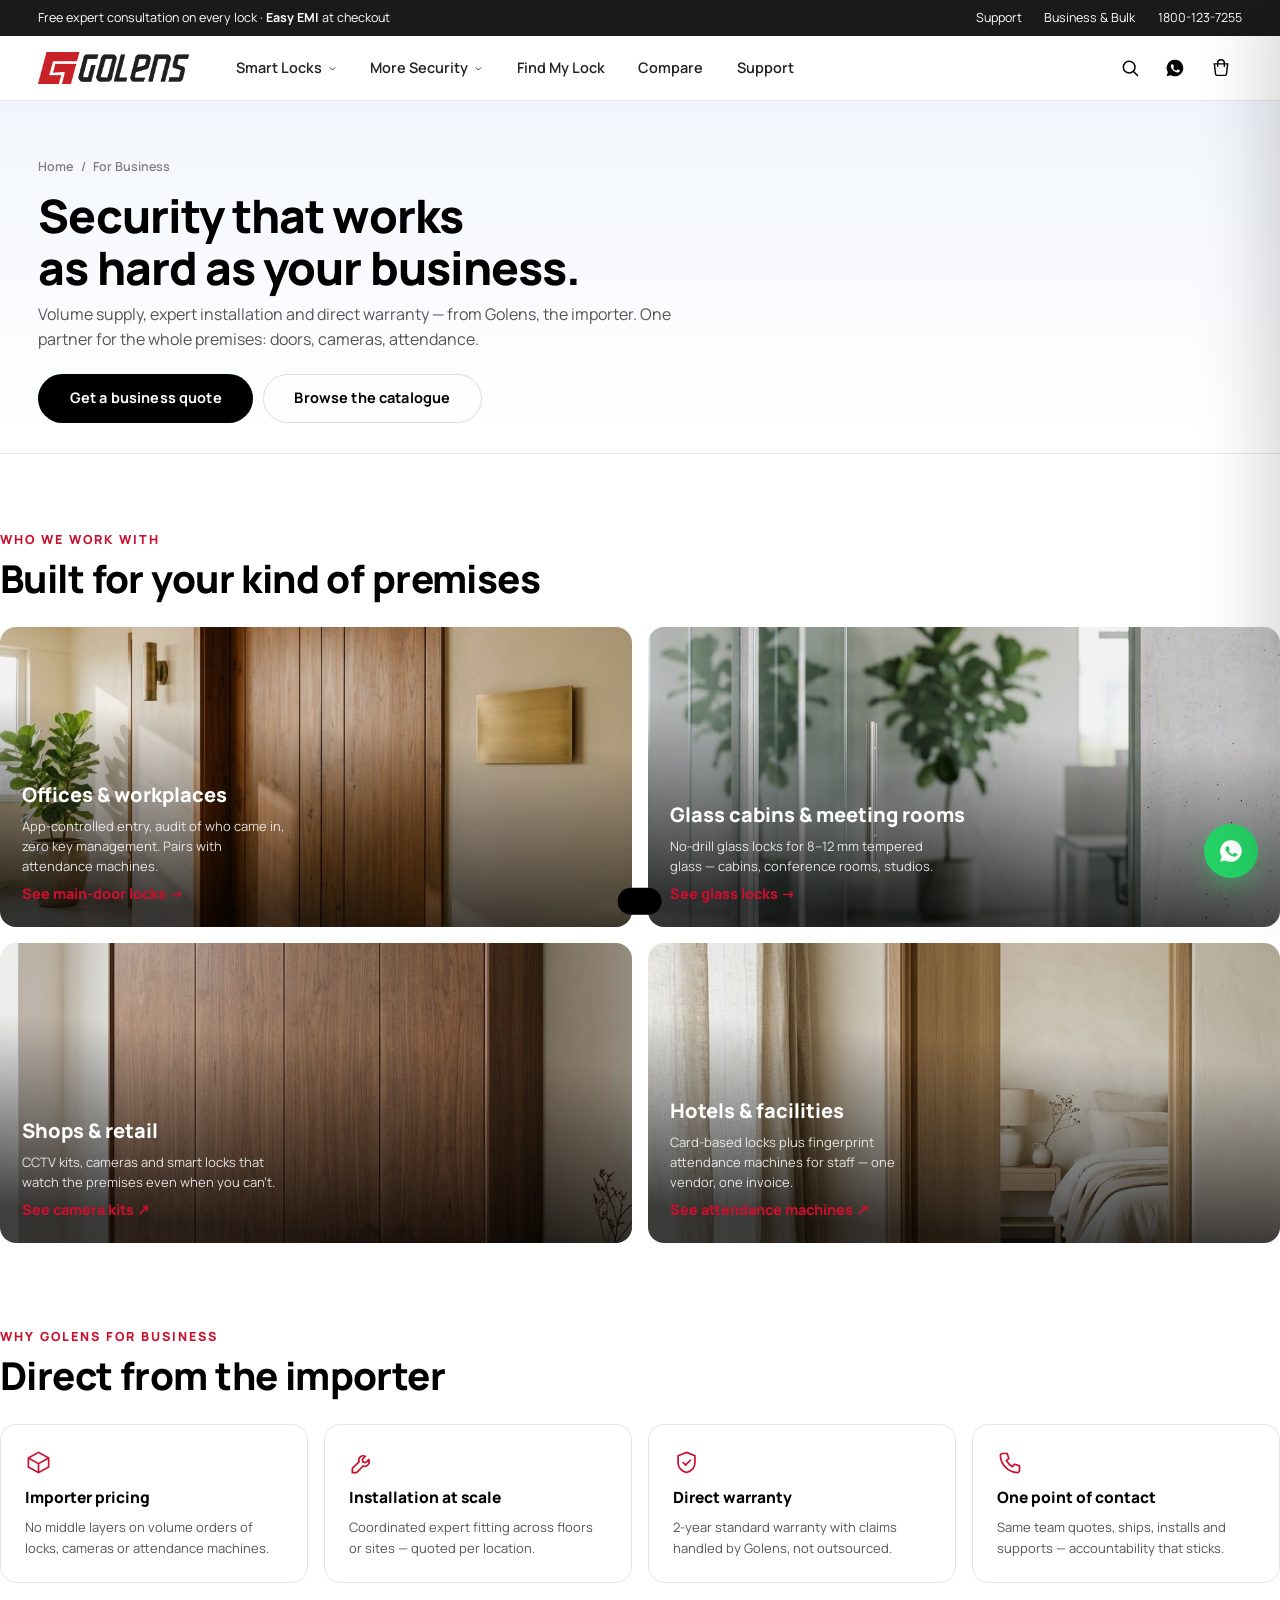
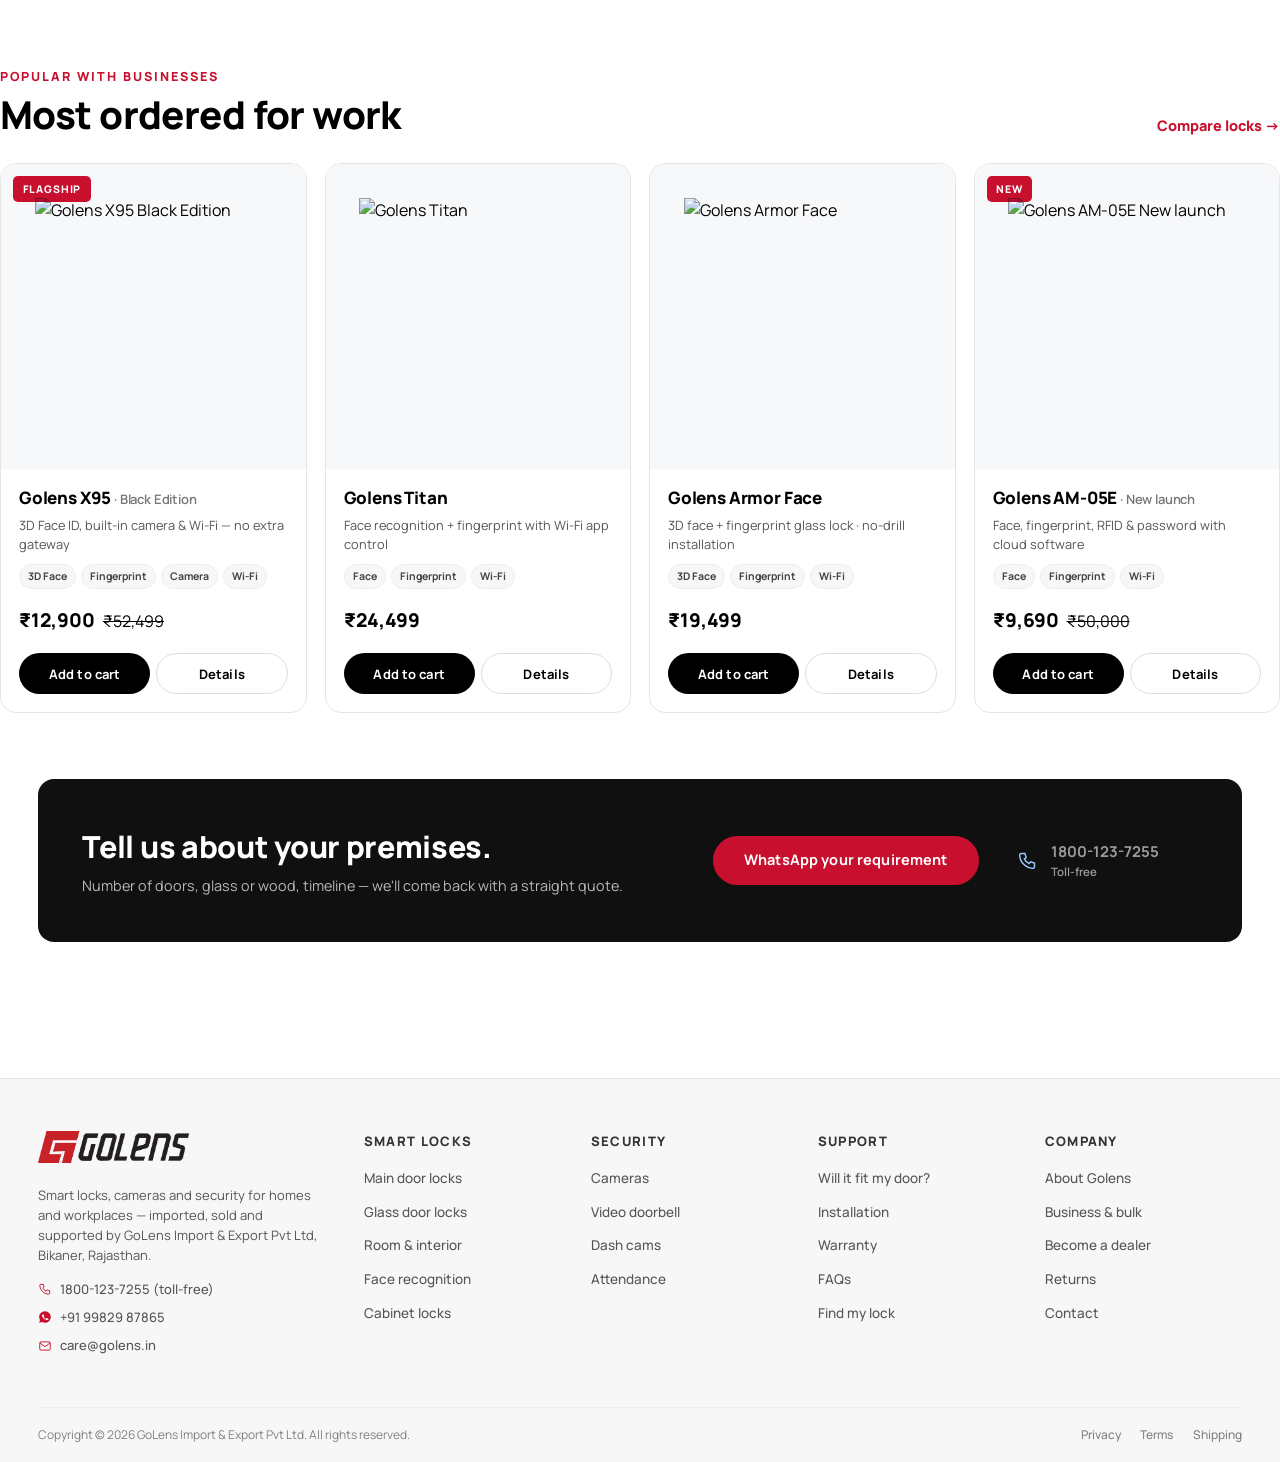
==== business.html @ bc981e0c "Consistency pass: first-word red headlines + image-fit white media cards FIX 1 — one consistent high" ====
<!DOCTYPE html>
<html lang="en">
<head>
<meta charset="UTF-8">
<meta name="viewport" content="width=device-width, initial-scale=1.0">
<title>Golens for Business — Offices, Builders &amp; Hospitality</title>
<meta name="description" content="Smart locks and security for offices, builders, hotels and facilities. Volume supply direct from the importer Golens, with expert installation and support.">
<link rel="canonical" href="https://golens.in/">
<meta name="theme-color" content="#ffffff">
<link rel="preconnect" href="https://fonts.googleapis.com">
<link rel="preconnect" href="https://fonts.gstatic.com" crossorigin>
<link rel="preconnect" href="https://cdn.shopify.com">
<link href="https://fonts.googleapis.com/css2?family=Manrope:wght@400;500;600;700;800&display=swap" rel="stylesheet">
<link rel="stylesheet" href="assets/css/samsung.css?v=3098765432109876543210">
<link rel="icon" type="image/png" href="assets/img/logo.png">
</head>
<body>
<a class="skip-link" href="#main">Skip to content</a>
<div id="gsHeader"></div>

<main id="main">
  <section class="page-hero">
    <div class="container">
      <nav class="crumbs" aria-label="Breadcrumb"><a href="index.html">Home</a> / <span>For Business</span></nav>
      <h1>Security that works<br>as hard as your business.</h1>
      <p>Volume supply, expert installation and direct warranty — from Golens, the importer. One partner for the whole premises: doors, cameras, attendance.</p>
      <div style="display:flex;gap:10px;flex-wrap:wrap;margin-top:22px">
        <button class="btn-s btn-dark" data-wa="Hi Golens! We need a business quote for smart locks / security." data-wa-source="business_hero">Get a business quote</button>
        <a class="btn-s" style="border:1.5px solid #ddd" href="locks.html">Browse the catalogue</a>
      </div>
    </div>
  </section>

  <!-- SEGMENTS -->
  <section class="container section-s">
    <div class="sec-head" data-rv>
      <div><div class="kicker">Who we work with</div><h2>Built for your kind of premises</h2></div>
    </div>
    <div class="grid-4" style="grid-template-columns:repeat(2,1fr);gap:16px" data-rv>
      <a class="segcard" href="locks.html?f=main">
        <img src="assets/img/door-main.jpg" alt="Modern office entrance" loading="lazy">
        <div class="b"><h3>Offices &amp; workplaces</h3><p>App-controlled entry, audit of who came in, zero key management. Pairs with attendance machines.</p><span class="link-s">See main-door locks →</span></div>
      </a>
      <a class="segcard" href="locks.html?f=glass">
        <img src="assets/img/door-glass.jpg" alt="Glass cabin door" loading="lazy">
        <div class="b"><h3>Glass cabins &amp; meeting rooms</h3><p>No-drill glass locks for 8–12 mm tempered glass — cabins, conference rooms, studios.</p><span class="link-s">See glass locks →</span></div>
      </a>
      <a class="segcard" href="https://golens.in/collections/cctv-kit" target="_blank" rel="noopener">
        <img src="assets/img/cabinet.jpg" alt="Cabinet and drawer locks for retail storage" loading="lazy">
        <div class="b"><h3>Shops &amp; retail</h3><p>CCTV kits, cameras and smart locks that watch the premises even when you can't.</p><span class="link-s">See camera kits ↗</span></div>
      </a>
      <a class="segcard" href="https://golens.in/collections/attendance-machines" target="_blank" rel="noopener">
        <img src="assets/img/door-room.jpg" alt="Interior door suitable for hotels and facilities" loading="lazy">
        <div class="b"><h3>Hotels &amp; facilities</h3><p>Card-based locks plus fingerprint attendance machines for staff — one vendor, one invoice.</p><span class="link-s">See attendance machines ↗</span></div>
      </a>
    </div>
  </section>

  <!-- WHY GOLENS B2B -->
  <section class="section-s container" style="background:none">
    <div class="sec-head" data-rv><div><div class="kicker">Why Golens for business</div><h2>Direct from the importer</h2></div></div>
    <div class="why-row" data-rv>
      <div class="why-tile"><svg viewBox="0 0 24 24" fill="none" stroke="currentColor" stroke-width="1.5"><path d="M3 8l9-5 9 5v8l-9 5-9-5zM3 8l9 5 9-5M12 13v8"/></svg><strong>Importer pricing</strong><span>No middle layers on volume orders of locks, cameras or attendance machines.</span></div>
      <div class="why-tile"><svg viewBox="0 0 24 24" fill="none" stroke="currentColor" stroke-width="1.5"><path d="M14.5 6.5a4 4 0 0 0-5.6 4.9L3 17.3V21h3.7l5.9-5.9a4 4 0 0 0 4.9-5.6l-2.6 2.6-2.5-.5-.5-2.5z"/></svg><strong>Installation at scale</strong><span>Coordinated expert fitting across floors or sites — quoted per location.</span></div>
      <div class="why-tile"><svg viewBox="0 0 24 24" fill="none" stroke="currentColor" stroke-width="1.5"><path d="M12 3l7.5 3v6c0 4.6-3.2 7.7-7.5 8.9C7.7 19.7 4.5 16.6 4.5 12V6z"/><path d="M9 12l2.2 2.2L15.5 10" stroke-linecap="round"/></svg><strong>Direct warranty</strong><span>2-year standard warranty with claims handled by Golens, not outsourced.</span></div>
      <div class="why-tile"><svg viewBox="0 0 24 24" fill="none" stroke="currentColor" stroke-width="1.5"><path d="M5 4h4l1.5 4.5-2.2 1.7a12 12 0 0 0 5.5 5.5l1.7-2.2L20 15v4a2 2 0 0 1-2.1 2A16 16 0 0 1 3 6.1 2 2 0 0 1 5 4z"/></svg><strong>One point of contact</strong><span>Same team quotes, ships, installs and supports — accountability that sticks.</span></div>
    </div>
  </section>

  <!-- RECOMMENDED B2B KITS -->
  <section class="container section-s">
    <div class="sec-head" data-rv>
      <div><div class="kicker">Popular with businesses</div><h2>Most ordered for work</h2></div>
      <a class="link-s" href="compare.html">Compare locks →</a>
    </div>
    <div class="grid-4" id="b2bGrid" data-rv></div>
  </section>

  <!-- CTA -->
  <section class="container" style="padding-bottom:60px">
    <div class="support-strip" data-rv>
      <div>
        <h2>Tell us about your premises.</h2>
        <p>Number of doors, glass or wood, timeline — we'll come back with a straight quote.</p>
      </div>
      <button class="btn-s btn-red" data-wa="Hi Golens! Business enquiry: I'll share door count, type and timeline." data-wa-source="business_cta">WhatsApp your requirement</button>
      <a class="s-contact" href="tel:18001237255"><svg viewBox="0 0 24 24" fill="none" stroke="currentColor" stroke-width="1.6"><path d="M5 4h4l1.5 4.5-2.2 1.7a12 12 0 0 0 5.5 5.5l1.7-2.2L20 15v4a2 2 0 0 1-2.1 2A16 16 0 0 1 3 6.1 2 2 0 0 1 5 4z"/></svg><span><strong>1800-123-7255</strong><span>Toll-free</span></span></a>
    </div>
  </section>
</main>
<div id="gsFooter"></div>

<script src="assets/js/data.js?v=3098765432109876543210"></script>
<script src="assets/js/samsung.js?v=3098765432109876543210"></script>
<script>
(function () {
  'use strict';
  const G = window.GOLENS;
  document.getElementById('b2bGrid').innerHTML = ['x95','titan','armorface','am05e'].map(id => window.Gcard(G.byId(id))).join('');
  window.Gtrack('business_view');
  window.Greveal();
})();
</script>
</body>
</html>
---- assets/css/samsung.css ----
/* ============================================================
   GOLENS × SAMSUNG-STYLE STORE DESIGN
   Clean white e-commerce: bold headlines, hero carousel,
   square feature cards, category circles, blue accents.
   ============================================================ */
:root {
  --red: #c8102e;
  --red-bright: #e0243e;
  --navy: #a30d24;
  --ink: #000000;
  --grey-1: #fafafa;
  --grey-2: #f7f7f7;
  --grey-3: #eeeeee;
  --grey-4: #dddddd;
  --text: #000;
  --text-2: #555555;
  --text-3: #808080;
  --line: #e5e5e5;
  --radius: 16px;
  --font: 'Manrope', 'Segoe UI', Arial, sans-serif;
  --ease: cubic-bezier(.22, .61, .36, 1);
}
*, *::before, *::after { box-sizing: border-box; margin: 0; padding: 0; }
html { scroll-behavior: smooth; }
body { font-family: var(--font); color: var(--text); background: #fff; line-height: 1.55; -webkit-font-smoothing: antialiased; overflow-x: hidden; }
img, svg { display: block; max-width: 100%; }
a { color: inherit; text-decoration: none; }
button { font: inherit; color: inherit; background: none; border: 0; cursor: pointer; }
ul { list-style: none; }
::selection { background: #dce8fa; }
:focus-visible { outline: 2px solid var(--red); outline-offset: 3px; }

.skip-link { position: fixed; top: -100px; left: 1rem; z-index: 999; background: var(--red); color: #fff; padding: .7rem 1.2rem; border-radius: 6px; font-weight: 700; transition: top .3s; }
.skip-link:focus { top: 1rem; }

.container { width: min(1440px, 100%); margin-inline: auto; padding-inline: clamp(16px, 3vw, 48px); }

/* ---------- TOP UTILITY BAR ---------- */
.topbar { background: #1a1a1a; color: #fff; font-size: 12.5px; }
.topbar .container { display: flex; justify-content: space-between; align-items: center; height: 36px; gap: 1rem; }
.topbar a:hover { color: #9ccbff; }
.topbar-links { display: flex; gap: 1.4rem; }
.topbar .dot-sep { color: #666; }
@media (max-width: 720px) { .topbar-left span.hide-m { display: none; } .topbar-links { gap: .9rem; } }

/* ---------- HEADER ---------- */
.header { position: sticky; top: 0; z-index: 100; background: #fff; border-bottom: 1px solid var(--line); transition: box-shadow .3s; }
.header.is-scrolled { box-shadow: 0 4px 18px rgba(0,0,0,.08); }
.header .container { display: flex; align-items: center; gap: 2rem; height: 64px; }
.logo { display: flex; align-items: center; gap: .55rem; font-size: 1.45rem; font-weight: 800; letter-spacing: .06em; }
.logo svg { width: 27px; height: 27px; }
.logo small { display: block; font-size: 8.5px; font-weight: 600; letter-spacing: .34em; color: var(--text-3); margin-top: -3px; }
.mainnav { display: flex; align-items: center; gap: .2rem; height: 100%; }
.mainnav > li { position: relative; height: 100%; display: flex; align-items: center; }
.navlink { display: inline-flex; align-items: center; gap: .35rem; padding: .55rem .95rem; font-size: 14.5px; font-weight: 600; color: #222; white-space: nowrap; transition: color .2s; }
.navlink:hover, .navlink[aria-expanded="true"] { color: var(--red); }
.navlink .chev { width: 9px; height: 9px; transition: transform .25s; }
.navlink[aria-expanded="true"] .chev { transform: rotate(180deg); }
.header-icons { margin-left: auto; display: flex; align-items: center; gap: .3rem; }
.hicon { position: relative; width: 41px; height: 41px; border-radius: 50%; display: grid; place-items: center; transition: background .2s; }
.hicon:hover { background: var(--grey-2); }
.hicon svg { width: 20px; height: 20px; }
.cart-badge { position: absolute; top: 3px; right: 2px; min-width: 17px; height: 17px; border-radius: 99px; background: var(--red); color: #fff; font-size: 10.5px; font-weight: 800; display: grid; place-items: center; transform: scale(0); transition: transform .3s var(--ease); }
.cart-badge.on { transform: scale(1); }
.burger { display: none; }
@media (max-width: 1120px) { .mainnav { display: none; } .burger { display: grid; } }

/* Mega dropdown (Samsung-style white panel) */
.mega { position: absolute; top: 100%; left: 50%; transform: translate(-50%, 10px); width: 720px; background: #fff; border: 1px solid var(--line); border-radius: 12px; box-shadow: 0 24px 60px -18px rgba(0,0,0,.22); padding: 26px 28px; display: grid; grid-template-columns: 1fr 1fr; gap: 8px 40px; opacity: 0; visibility: hidden; pointer-events: none; transition: opacity .3s var(--ease), transform .3s var(--ease); }
.mainnav > li.is-open .mega { opacity: 1; visibility: visible; pointer-events: auto; transform: translate(-50%, 0); }
.mega h5 { grid-column: 1/-1; font-size: 11px; letter-spacing: .18em; text-transform: uppercase; color: var(--text-3); font-weight: 800; margin-bottom: -4px; }
.mega a { display: flex; justify-content: space-between; align-items: center; padding: .55rem .7rem; margin-left: -.7rem; border-radius: 8px; font-size: 14px; font-weight: 600; color: #333; transition: background .2s, color .2s; }
.mega a:hover { background: var(--grey-2); color: var(--red); }
.mega a .pr { font-size: 12px; color: var(--red); font-weight: 700; }

/* Mobile drawer nav */
.mobnav { position: fixed; inset: 0; z-index: 300; background: #fff; transform: translateX(100%); transition: transform .4s var(--ease); overflow-y: auto; padding: 18px 22px 40px; }
.mobnav.is-open { transform: none; }
.mobnav-head { display: flex; justify-content: space-between; align-items: center; height: 46px; margin-bottom: 12px; }
.mobnav details { border-bottom: 1px solid var(--line); }
.mobnav summary { list-style: none; display: flex; justify-content: space-between; align-items: center; padding: 15px 2px; font-size: 16px; font-weight: 700; cursor: pointer; }
.mobnav summary::-webkit-details-marker { display: none; }
.mobnav summary svg { width: 13px; height: 13px; transition: transform .25s; }
.mobnav details[open] summary svg { transform: rotate(45deg); }
.mobnav details ul { padding: 2px 2px 14px; display: grid; gap: 2px; }
.mobnav details a { display: block; padding: .55rem 0; font-size: 14.5px; color: var(--text-2); font-weight: 600; }
.mobnav .mob-cta { display: grid; gap: 10px; margin-top: 22px; }

/* ---------- BUTTONS ---------- */
.btn-s { display: inline-flex; align-items: center; justify-content: center; gap: .5rem; padding: .78rem 1.9rem; border-radius: 999px; font-size: 14.5px; font-weight: 700; letter-spacing: .01em; border: 1.5px solid transparent; transition: all .25s var(--ease); white-space: nowrap; }
.btn-s:hover { transform: translateY(-2px); box-shadow: 0 10px 24px -10px rgba(0,0,0,.3); }
.btn-dark { background: #000; color: #fff; }
.btn-dark:hover { background: #222; }
.btn-light { background: #fff; color: #000; }
.btn-light:hover { background: #f0f0f0; }
.btn-outline-w { border-color: #fff; color: #fff; }
.btn-red { background: var(--red); color: #fff; }
.btn-red:hover { background: var(--navy); }
.link-s { color: var(--red); font-size: 14.5px; font-weight: 800; display: inline-flex; align-items: center; gap: .35rem; }
.link-s:hover { text-decoration: underline; text-underline-offset: 4px; }
.link-s svg { width: 13px; height: 13px; transition: transform .2s; }
.link-s:hover svg { transform: translateX(3px); }

/* ---------- HERO CAROUSEL ---------- */
.hero-s { position: relative; overflow: hidden; background: var(--grey-2); }
.hero-track { display: flex; transition: transform .75s var(--ease); }
.hero-slide { position: relative; flex: 0 0 100%; height: clamp(480px, 72vh, 660px); display: flex; align-items: center; }
.hs-product { background: linear-gradient(115deg, #f7f8fa 0%, #f0f1f4 45%, #ffffff 100%); }
.hs-media { position: absolute; right: 4%; top: 50%; transform: translateY(-50%); width: min(42%, 560px); height: 84%; display: grid; place-items: center; }
.hs-media img { max-height: 100%; max-width: 100%; object-fit: contain; mix-blend-mode: multiply; animation: floaty 7s ease-in-out infinite; }
@keyframes floaty { 0%,100% { transform: translateY(0) } 50% { transform: translateY(-16px) } }
.hs-media .glow { position: absolute; width: 78%; aspect-ratio: 1; border-radius: 50%; background: radial-gradient(circle, rgba(200,16,46,.09), transparent 65%); }
.hs-text { position: relative; z-index: 2; width: min(560px, 52%); padding-left: clamp(16px, 5vw, 72px); }
.hs-eyebrow { display: inline-flex; align-items: center; gap: .5rem; font-size: 12.5px; font-weight: 800; letter-spacing: .16em; text-transform: uppercase; color: var(--red); margin-bottom: 1rem; }
.hs-eyebrow .new { background: var(--red); color: #fff; padding: .25rem .6rem; border-radius: 4px; letter-spacing: .1em; }
.hs-text h1 { font-size: clamp(2.1rem, 4.6vw, 4rem); font-weight: 800; line-height: 1.08; letter-spacing: -.02em; margin-bottom: .9rem; }
.hs-text p { font-size: clamp(1rem, 1.4vw, 1.18rem); color: var(--text-2); max-width: 46ch; margin-bottom: 1.1rem; }
.hs-price { font-size: 1.35rem; font-weight: 800; margin-bottom: 1.5rem; }
.hs-price s { font-size: 1rem; font-weight: 500; color: var(--text-3); margin-left: .6rem; }
.hs-price .save-tag { display: inline-block; margin-left: .7rem; font-size: .72rem; font-weight: 800; color: #c8102e; background: #fdecee; padding: .28rem .6rem; border-radius: 99px; vertical-align: middle; }
.hs-ctas { display: flex; gap: .8rem; flex-wrap: wrap; }
.hs-image-slide { display: flex; }
.hs-image-slide img.bg { position: absolute; inset: 0; width: 100%; height: 100%; object-fit: cover; }
.hs-image-slide .shade { position: absolute; inset: 0; background: linear-gradient(90deg, rgba(0,0,0,.55) 0%, rgba(0,0,0,.15) 55%, transparent 100%); }
.hs-image-slide .hs-text { color: #fff; }
.hs-image-slide .hs-text p { color: rgba(255,255,255,.85); }
.hs-image-slide .hs-eyebrow { color: #9ccbff; }
.hero-dots { position: absolute; bottom: 22px; left: 50%; transform: translateX(-50%); display: flex; gap: 9px; z-index: 5; }
.hero-dots button { width: 34px; height: 5px; border-radius: 99px; background: rgba(0,0,0,.22); transition: background .3s; }
.hero-dots button.on { background: #000; }
.hs-image-slide ~ .hero-dots button, .hero-s .hero-dots.on-dark button { background: rgba(255,255,255,.45); }
.hero-s .hero-dots.on-dark button.on { background: #fff; }
.hero-arrows { position: absolute; inset: 0; display: flex; justify-content: space-between; align-items: center; padding: 0 12px; z-index: 4; pointer-events: none; }
.hero-arrows button { pointer-events: auto; width: 46px; height: 46px; border-radius: 50%; background: rgba(255,255,255,.85); display: grid; place-items: center; box-shadow: 0 4px 16px rgba(0,0,0,.16); opacity: 0; transition: opacity .3s; }
.hero-s:hover .hero-arrows button { opacity: 1; }
.hero-arrows button:hover { background: #fff; }
.hero-arrows svg { width: 17px; height: 17px; }
@media (max-width: 860px) {
  .hero-slide { height: auto; min-height: 560px; align-items: flex-end; padding-top: 60px; }
  .hs-media { position: relative; inset: auto; width: 86%; margin: 0 auto; order: -1; transform: none; height: 300px; }
  .hs-text { width: 100%; padding: 0 22px 64px; }
  .hero-arrows { display: none; }
}

/* ---------- BENEFIT STRIP ---------- */
.benefits { border-bottom: 1px solid var(--line); background: #fff; }
.benefits .container { display: grid; grid-template-columns: repeat(4, 1fr); gap: 0; }
.benefit { display: flex; align-items: center; gap: .9rem; padding: 20px 18px; border-right: 1px solid var(--line); }
.benefit:last-child { border-right: 0; }
.benefit svg { width: 26px; height: 26px; color: var(--red); flex: none; }
.benefit strong { display: block; font-size: 14px; }
.benefit span { font-size: 12px; color: var(--text-3); font-weight: 600; }
@media (max-width: 960px) { .benefits .container { grid-template-columns: 1fr 1fr; } .benefit:nth-child(2) { border-right: 0; } .benefit:nth-child(-n+2) { border-bottom: 1px solid var(--line); } }
@media (max-width: 520px) { .benefits .container { grid-template-columns: 1fr; } .benefit { border-right: 0 !important; border-bottom: 1px solid var(--line); } .benefit:last-child { border-bottom: 0; } }

/* ---------- SECTION HEAD ---------- */
.section-s { padding: clamp(44px, 6vw, 76px) 0 8px; }
.sec-head { display: flex; justify-content: space-between; align-items: flex-end; gap: 1.5rem; margin-bottom: 26px; flex-wrap: wrap; }
.sec-head .kicker { font-size: 12.5px; font-weight: 800; letter-spacing: .16em; text-transform: uppercase; color: var(--red); margin-bottom: .45rem; }
.sec-head h2 { font-size: clamp(1.6rem, 3vw, 2.5rem); font-weight: 800; letter-spacing: -.015em; line-height: 1.15; }
.sec-head p.sub { color: var(--text-2); margin-top: .4rem; max-width: 60ch; font-size: .98rem; }

/* ---------- CATEGORY CIRCLES ---------- */
.cat-row { display: grid; grid-template-columns: repeat(6, 1fr); gap: 14px; }
@media (max-width: 960px) { .cat-row { grid-template-columns: repeat(3, 1fr); } }
@media (max-width: 520px) { .cat-row { grid-template-columns: repeat(2, 1fr); } }
.cat-tile { display: grid; justify-items: center; gap: .7rem; text-align: center; }
.cat-tile .circ { width: clamp(92px, 11vw, 138px); aspect-ratio: 1; border-radius: 50%; overflow: hidden; background: var(--grey-2); display: grid; place-items: center; transition: box-shadow .3s var(--ease), transform .3s var(--ease); }
.cat-tile:hover .circ { transform: translateY(-5px); box-shadow: 0 18px 34px -16px rgba(0,0,0,.28); }
.cat-tile .circ img { width: 74%; height: 74%; object-fit: contain; mix-blend-mode: multiply; }
.cat-tile .circ.env img { width: 100%; height: 100%; object-fit: cover; mix-blend-mode: normal; }
.cat-tile strong { font-size: 14px; font-weight: 700; }
.cat-tile span { font-size: 12px; color: var(--text-3); font-weight: 600; }

/* ---------- CARD CAROUSEL (feature rows) ---------- */
.rowcar { position: relative; }
.rowcar-viewport { overflow-x: auto; scrollbar-width: none; scroll-snap-type: x mandatory; -webkit-overflow-scrolling: touch; }
.rowcar-viewport::-webkit-scrollbar { display: none; }
.rowcar-track { display: flex; gap: 18px; padding-bottom: 26px; }
.fcard { flex: 0 0 clamp(240px, 24vw, 306px); scroll-snap-align: start; background: #fff; border: 1px solid var(--line); border-radius: var(--radius); overflow: hidden; transition: transform .35s var(--ease), box-shadow .35s var(--ease); display: flex; flex-direction: column; }
.fcard:hover { transform: translateY(-6px); box-shadow: 0 22px 44px -18px rgba(0,0,0,.22); }
.fcard .ph { position: relative; background: var(--grey-2); aspect-ratio: 1/1; display: grid; place-items: center; overflow: hidden; }
.fcard .ph img { width: 78%; height: 78%; object-fit: contain; mix-blend-mode: multiply; transition: transform .6s var(--ease); }
.fcard:hover .ph img { transform: scale(1.07); }
.fcard .tag { position: absolute; top: 12px; left: 12px; font-size: 10.5px; font-weight: 800; letter-spacing: .08em; text-transform: uppercase; background: #000; color: #fff; padding: .3rem .6rem; border-radius: 5px; }
.fcard .tag.red { background: var(--red); }
.fcard .tag.green { background:#fff; color:var(--red); border:1.5px solid #f2c9cf; }
.fcard .tag.grey { background: #fff; color: #555; border: 1px solid var(--grey-4); }
.fcard .body { padding: 16px 18px 18px; display: flex; flex-direction: column; gap: .3rem; flex: 1; }
.fcard h3 { font-size: 17px; font-weight: 800; letter-spacing: -.01em; }
.fcard .desc { font-size: 12.8px; color: var(--text-2); line-height: 1.45; min-height: 2.6em; }
.fcard .chips { display: flex; flex-wrap: wrap; gap: 5px; margin: .35rem 0 .2rem; }
.chip { font-size: 10.5px; font-weight: 700; color: #444; background: var(--grey-2); border: 1px solid var(--grey-3); padding: .22rem .5rem; border-radius: 99px; white-space: nowrap; }
.fcard .price-row { margin-top: auto; padding-top: .55rem; display: flex; align-items: baseline; gap: .5rem; }
.fcard .price { font-size: 19px; font-weight: 800; }
.fcard .price s { font-size: 12.5px; color: var(--text-3); font-weight: 500; }
.fcard .actions { display: flex; gap: 6px; padding: 0 18px 18px; }
.fcard .actions .btn-s { flex: 1; padding: .6rem .5rem; font-size: 13px; }
.rowcar-nav { position: absolute; top: 38%; transform: translateY(-50%); z-index: 6; width: 44px; height: 44px; border-radius: 50%; background: #fff; border: 1px solid var(--grey-3); display: grid; place-items: center; box-shadow: 0 6px 18px rgba(0,0,0,.14); transition: opacity .3s; }
.rowcar-nav:hover { border-color: var(--red); color: var(--red); }
.rowcar-nav.prev { left: -10px; }
.rowcar-nav.next { right: -10px; }
.rowcar-nav svg { width: 15px; height: 15px; }
@media (max-width: 640px) { .rowcar-nav { display: none; } }

/* ---------- KV BANNER ---------- */
.kv { position: relative; border-radius: var(--radius); overflow: hidden; min-height: clamp(320px, 46vw, 480px); display: flex; align-items: flex-end; color: #fff; isolation: isolate; margin-top: clamp(34px, 5vw, 58px); }
.kv img { position: absolute; inset: 0; width: 100%; height: 100%; object-fit: cover; z-index: -2; transition: transform 1.2s var(--ease); }
.kv::after { content: ""; position: absolute; inset: 0; z-index: -1; background: linear-gradient(185deg, rgba(0,0,0,.06) 30%, rgba(0,0,0,.72) 88%); }
.kv:hover img { transform: scale(1.04); }
.kv-body { padding: clamp(22px, 4vw, 46px); max-width: 640px; }
.kv-body .kicker { font-size: 12px; font-weight: 800; letter-spacing: .18em; text-transform: uppercase; color: #9ccbff; margin-bottom: .7rem; display: block; }
.kv-body h2 { font-size: clamp(1.7rem, 3.6vw, 3rem); font-weight: 800; line-height: 1.1; letter-spacing: -.02em; margin-bottom: .7rem; text-wrap: balance; }
.kv-body p { color: rgba(255,255,255,.88); margin-bottom: 1.4rem; max-width: 52ch; }
.kv-body .hs-ctas { display: flex; gap: .8rem; flex-wrap: wrap; }

/* ---------- SPLIT PROMO ---------- */
.split-promo { display: grid; grid-template-columns: 1fr 1fr; gap: 18px; margin-top: 18px; }
@media (max-width: 860px) { .split-promo { grid-template-columns: 1fr; } }
.promo-card { border-radius: var(--radius); padding: clamp(24px, 3vw, 40px); display: grid; gap: .7rem; align-content: start; position: relative; overflow: hidden; min-height: 260px; }
.promo-card.lightblue { background: linear-gradient(135deg, #f6f7f9, #fbfcfd); }
.promo-card.lightgrey { background: var(--grey-2); }
.promo-card .kicker { font-size: 12px; font-weight: 800; letter-spacing: .16em; text-transform: uppercase; color: var(--red); }
.promo-card h3 { font-size: clamp(1.25rem, 2.2vw, 1.7rem); font-weight: 800; line-height: 1.2; letter-spacing: -.01em; max-width: 22ch; }
.promo-card p { color: var(--text-2); font-size: .93rem; max-width: 48ch; }
.promo-card .p-cta { margin-top: .5rem; }
.promo-card .steps { display: flex; gap: 8px; flex-wrap: wrap; margin-top: .3rem; }
.promo-card .step { font-size: 12px; font-weight: 700; background: #fff; border: 1px solid var(--grey-3); border-radius: 99px; padding: .4rem .75rem; color: #333; }
.promo-card .art { position: absolute; right: -20px; bottom: -26px; width: 46%; opacity: .9; }
.promo-card .art img { mix-blend-mode: multiply; }

/* ---------- GRID PRODUCTS (recommended) ---------- */
.grid-4 { display: grid; grid-template-columns: repeat(4, 1fr); gap: 18px; }
@media (max-width: 1100px) { .grid-4 { grid-template-columns: repeat(2, 1fr); } }
@media (max-width: 560px) { .grid-4 { grid-template-columns: 1fr; } }

/* ---------- WHY DIRECT ---------- */
.why-row { display: grid; grid-template-columns: repeat(4, 1fr); gap: 16px; }
@media (max-width: 980px) { .why-row { grid-template-columns: 1fr 1fr; } }
@media (max-width: 560px) { .why-row { grid-template-columns: 1fr; } }
.why-tile { border: 1px solid var(--line); border-radius: var(--radius); padding: 24px; display: grid; gap: .55rem; background: #fff; transition: border-color .3s, box-shadow .3s; }
.why-tile:hover { border-color: var(--red); box-shadow: 0 16px 36px -20px rgba(200,16,46,.25); }
.why-tile svg { width: 27px; height: 27px; color: var(--red); }
.why-tile strong { font-size: 15.5px; font-weight: 800; }
.why-tile span { font-size: 13px; color: var(--text-2); }

/* ---------- SUPPORT STRIP ---------- */
.support-strip { background: #101010; color: #fff; border-radius: var(--radius); padding: clamp(26px, 4vw, 44px); display: grid; grid-template-columns: 1.3fr auto auto auto; gap: clamp(18px, 3vw, 44px); align-items: center; margin-top: clamp(34px, 5vw, 58px); }
.support-strip h2 { font-size: clamp(1.3rem, 2.4vw, 1.9rem); font-weight: 800; letter-spacing: -.01em; }
.support-strip p { color: #b8b8b8; font-size: .9rem; margin-top: .3rem; }
.s-contact { display: flex; align-items: center; gap: .8rem; }
.s-contact svg { width: 21px; height: 21px; color: #9ccbff; }
.s-contact strong { display: block; font-size: 15px; }
.s-contact span { font-size: 11.5px; color: #9a9a9a; font-weight: 600; }
@media (max-width: 960px) { .support-strip { grid-template-columns: 1fr 1fr; } }
@media (max-width: 620px) { .support-strip { grid-template-columns: 1fr; } }

/* ---------- FOOTER ---------- */
.footer { background: var(--grey-2); margin-top: clamp(46px, 6vw, 80px); border-top: 1px solid var(--line); }
.footer-grid { display: grid; grid-template-columns: 1.5fr repeat(4, 1fr); gap: 30px; padding: clamp(34px, 4vw, 54px) 0; }
@media (max-width: 1000px) { .footer-grid { grid-template-columns: 1fr 1fr; } }
@media (max-width: 560px) { .footer-grid { grid-template-columns: 1fr; } }
.footer h4 { font-size: 13px; font-weight: 800; letter-spacing: .1em; text-transform: uppercase; color: #333; margin-bottom: 14px; }
.footer ul { display: grid; gap: 9px; }
.footer a { font-size: 13.5px; color: var(--text-2); font-weight: 500; }
.footer a:hover { color: var(--red); text-decoration: underline; text-underline-offset: 3px; }
.footer-brand p { font-size: 13px; color: var(--text-2); margin-top: 12px; max-width: 36ch; }
.footer-contact { display: grid; gap: 8px; margin-top: 14px; }
.footer-contact a, .footer-contact span { font-size: 13px; color: var(--text-2); display: flex; gap: .5rem; align-items: center; }
.footer-contact svg { width: 14px; height: 14px; color: var(--red); }
.footer-bottom { border-top: 1px solid var(--grey-3); padding: 18px 0; display: flex; justify-content: space-between; gap: 1rem; flex-wrap: wrap; font-size: 12px; color: var(--text-3); }
.footer-bottom a { font-size: 12px; color: var(--text-3); }
.footer-bottom a:hover { color: var(--red); }

/* ---------- SEARCH OVERLAY ---------- */
.ssearch { position: fixed; inset: 0; z-index: 400; background: #fff; display: none; flex-direction: column; }
.ssearch.is-open { display: flex; }
.ssearch-head { display: flex; align-items: center; gap: 14px; padding: 18px clamp(16px, 3vw, 48px); border-bottom: 1px solid var(--line); }
.ssearch-head svg.mag { width: 21px; height: 21px; color: #777; }
.ssearch input { flex: 1; border: 0; font-size: clamp(1.1rem, 2.4vw, 1.6rem); font-weight: 700; outline: none; }
.ssearch-body { flex: 1; overflow-y: auto; padding: 26px clamp(16px, 3vw, 48px); }
.ssearch .hint-tags { display: flex; gap: 8px; flex-wrap: wrap; margin-bottom: 20px; }
.ssearch .hint-tags button { font-size: 13px; font-weight: 700; border: 1px solid var(--grey-4); border-radius: 99px; padding: .5rem 1rem; color: #444; }
.ssearch .hint-tags button:hover { border-color: var(--red); color: var(--red); }
.s-hit { display: grid; grid-template-columns: 64px 1fr auto; gap: 16px; align-items: center; padding: 12px; border-radius: 12px; transition: background .2s; }
.s-hit:hover { background: var(--grey-2); }
.s-hit img { width: 64px; height: 64px; object-fit: contain; background: var(--grey-2); border-radius: 10px; padding: 4px; mix-blend-mode: multiply; }
.s-hit strong { font-size: 15px; display: block; }
.s-hit span.d { font-size: 12.5px; color: var(--text-3); }
.s-hit .pp { font-size: 16px; font-weight: 800; }

/* ---------- CART DRAWER ---------- */
.sdim { position: fixed; inset: 0; background: rgba(0,0,0,.45); z-index: 450; opacity: 0; visibility: hidden; transition: opacity .3s; }
.sdim.on { opacity: 1; visibility: visible; }
.scart { position: fixed; top: 0; right: 0; bottom: 0; width: min(420px, 100vw); background: #fff; z-index: 460; transform: translateX(100%); transition: transform .45s var(--ease); display: flex; flex-direction: column; box-shadow: -20px 0 60px rgba(0,0,0,.15); }
.scart.on { transform: none; }
.scart-head { display: flex; justify-content: space-between; align-items: center; padding: 18px 22px; border-bottom: 1px solid var(--line); }
.scart-head h3 { font-size: 18px; font-weight: 800; }
.scart-body { flex: 1; overflow-y: auto; padding: 16px 22px; display: grid; gap: 12px; align-content: start; }
.scart-foot { border-top: 1px solid var(--line); padding: 16px 22px 22px; display: grid; gap: 10px; background: var(--grey-1); }
.scart-item { display: grid; grid-template-columns: 74px 1fr; gap: 12px; border: 1px solid var(--grey-3); border-radius: 12px; padding: 10px; }
.scart-item .th { width: 74px; height: 74px; border-radius: 9px; background: var(--grey-2); display: grid; place-items: center; }
.scart-item .th img { width: 88%; height: 88%; object-fit: contain; mix-blend-mode: multiply; }
.scart-item strong { font-size: 14px; }
.scart-item .r { display: flex; justify-content: space-between; align-items: center; margin-top: 4px; }
.scart-item .qty { display: inline-flex; align-items: center; border: 1px solid var(--grey-4); border-radius: 99px; }
.scart-item .qty button { width: 26px; height: 26px; }
.scart-item .qty output { min-width: 24px; text-align: center; font-size: 13px; font-weight: 700; }
.scart-item .rm { font-size: 11.5px; color: var(--text-3); text-decoration: underline; margin-top: 3px; }
.subtotal { display: flex; justify-content: space-between; font-size: 15px; font-weight: 800; }
.scart-note { font-size: 11.5px; color: var(--text-3); line-height: 1.5; }
.scart-empty { text-align: center; padding: 50px 20px; color: var(--text-3); display: grid; gap: 12px; justify-items: center; }

/* ---------- FLOATING WHATSAPP ---------- */
.fab-wa { position: fixed; right: 22px; bottom: 22px; z-index: 90; width: 54px; height: 54px; border-radius: 50%; background: #25d366; color: #fff; display: grid; place-items: center; box-shadow: 0 12px 30px -8px rgba(37,211,102,.65); transition: transform .3s var(--ease); }
.fab-wa:hover { transform: scale(1.1); }
.fab-wa svg { width: 26px; height: 26px; }

/* ---------- TOAST ---------- */
.toast-s { position: fixed; left: 50%; bottom: 26px; transform: translate(-50%, 150%); z-index: 500; background: #000; color: #fff; font-size: 13.5px; font-weight: 700; padding: .85rem 1.4rem; border-radius: 99px; display: flex; gap: .5rem; align-items: center; transition: transform .45s var(--ease); }
.toast-s.on { transform: translate(-50%, 0); }
.toast-s svg { width: 15px; height: 15px; color: #4ade80; }

/* ---------- REVEAL ---------- */
[data-rv] { opacity: 0; transform: translateY(26px); transition: opacity .8s var(--ease), transform .8s var(--ease); transition-delay: var(--rvd, 0s); }
[data-rv].in { opacity: 1; transform: none; }
@media (prefers-reduced-motion: reduce) {
  html { scroll-behavior: auto; }
  *, *::before, *::after { animation: none !important; transition-duration: .01ms !important; }
  [data-rv] { opacity: 1; transform: none; }
  .hero-track { transition: none; }
}

/* ---------- PAGE HERO (light) ---------- */
.page-hero { background: linear-gradient(180deg, #f2f6fc 0%, #fff 100%); padding: clamp(30px, 4.5vw, 56px) 0 clamp(18px, 3vw, 30px); border-bottom: 1px solid var(--line); }
.page-hero h1 { font-size: clamp(1.8rem, 3.6vw, 2.9rem); font-weight: 800; letter-spacing: -.02em; line-height: 1.12; }
.page-hero p { color: var(--text-2); margin-top: .55rem; max-width: 68ch; }
.crumbs { font-size: 12.5px; color: var(--text-3); display: flex; gap: .45rem; flex-wrap: wrap; margin-bottom: 14px; font-weight: 600; }
.crumbs a:hover { color: var(--red); }

/* ---------- FILTER BAR ---------- */
.fbar { position: sticky; top: 64px; z-index: 60; background: rgba(255,255,255,.94); backdrop-filter: blur(12px); border-bottom: 1px solid var(--line); padding: 10px 0; }
.fbar .container { display: flex; align-items: center; gap: 8px; overflow-x: auto; scrollbar-width: none; }
.fbar .container::-webkit-scrollbar { display: none; }
.fchip-s { flex: none; display: inline-flex; align-items: center; gap: .4rem; font-size: 13px; font-weight: 700; padding: .5rem 1rem; border: 1.5px solid var(--grey-4); border-radius: 99px; color: #444; background: #fff; transition: all .2s; }
.fchip-s:hover { border-color: var(--red); color: var(--red); }
.fchip-s[aria-pressed="true"] { background: #000; color: #fff; border-color: #000; }
.fcount { margin-left: auto; flex: none; font-size: 12px; font-weight: 700; color: var(--text-3); letter-spacing: .06em; }

/* ---------- PDP ---------- */
.pdp-wrap { display: grid; grid-template-columns: minmax(0, 7fr) minmax(0, 5fr); gap: clamp(24px, 4vw, 56px); padding: clamp(22px, 3.5vw, 44px) 0; }
@media (max-width: 920px) { .pdp-wrap { grid-template-columns: 1fr; } }
.pdp-gallery { position: sticky; top: 84px; align-self: start; }
@media (max-width: 920px) { .pdp-gallery { position: static; } }
.pdp-main { background: var(--grey-2); border-radius: 20px; aspect-ratio: 1/1; display: grid; place-items: center; overflow: hidden; cursor: zoom-in; }
.pdp-main img { width: 86%; height: 86%; object-fit: contain; mix-blend-mode: multiply; transition: transform .7s var(--ease), opacity .3s; }
.pdp-main:hover img { transform: scale(1.06); }
.pdp-thumbs { display: grid; grid-template-columns: repeat(7, 1fr); gap: 8px; margin-top: 10px; }
@media (max-width: 640px) { .pdp-thumbs { grid-template-columns: repeat(5, 1fr); } }
.pdp-thumbs button { aspect-ratio: 1; border-radius: 10px; background: var(--grey-2); border: 2px solid transparent; overflow: hidden; transition: border-color .2s; }
.pdp-thumbs button[aria-current="true"] { border-color: var(--red); }
.pdp-thumbs img { width: 100%; height: 100%; object-fit: contain; mix-blend-mode: multiply; padding: 4px; }
.pdp-buy { display: grid; gap: 14px; align-content: start; }
.pdp-title { font-size: clamp(1.7rem, 3.2vw, 2.6rem); font-weight: 800; letter-spacing: -.02em; line-height: 1.1; }
.pdp-sub { color: var(--text-2); font-size: 1rem; }
.pdp-pricebox { background: var(--grey-1); border: 1px solid var(--grey-3); border-radius: 14px; padding: 16px 18px; display: grid; gap: 6px; }
.pdp-pricebox .big { font-size: 2rem; font-weight: 800; }
.pdp-pricebox .big s { font-size: 1rem; color: var(--text-3); font-weight: 500; margin-left: .5rem; }
.pdp-pricebox .save { font-size: .78rem; font-weight: 800; color: #0a7a4a; }
.pdp-pricebox .emi { font-size: 12.5px; color: var(--text-2); display: flex; gap: .4rem; align-items: center; }
.pdp-pricebox .emi svg { width: 15px; height: 15px; color: var(--red); }
.pdp-ctas { display: grid; grid-template-columns: 1fr 1fr; gap: 10px; }
@media (max-width: 480px) { .pdp-ctas { grid-template-columns: 1fr; } }
.trust-mini { display: grid; grid-template-columns: 1fr 1fr; gap: 8px; }
@media (max-width: 480px) { .trust-mini { grid-template-columns: 1fr; } }
.tmini { display: flex; gap: .6rem; align-items: flex-start; border: 1px solid var(--grey-3); border-radius: 12px; padding: 10px 12px; }
.tmini svg { width: 18px; height: 18px; color: var(--red); flex: none; margin-top: 2px; }
.tmini strong { font-size: 13px; display: block; }
.tmini span { font-size: 11.5px; color: var(--text-3); line-height: 1.4; display: block; }
.bestfor { border-left: 3px solid var(--red); padding: 4px 0 4px 14px; font-size: .95rem; color: var(--text-2); }
.bestfor strong { color: #000; }

/* ---------- SPECS TABLE ---------- */
.spec-s { width: 100%; border-collapse: collapse; font-size: 14px; }
.spec-s th { text-align: left; padding: 12px 14px; width: 32%; color: var(--text-3); font-weight: 700; border-bottom: 1px solid var(--grey-3); vertical-align: top; }
.spec-s td { padding: 12px 14px; border-bottom: 1px solid var(--grey-3); }
.spec-s tr:last-child th, .spec-s tr:last-child td { border-bottom: 0; }

/* ---------- ACCORDION ---------- */
.acc { border-top: 1px solid var(--line); }
.acc details { border-bottom: 1px solid var(--line); }
.acc summary { list-style: none; cursor: pointer; display: flex; justify-content: space-between; align-items: center; gap: 1rem; padding: 17px 2px; font-size: 15.5px; font-weight: 700; }
.acc summary::-webkit-details-marker { display: none; }
.acc summary:hover { color: var(--red); }
.acc summary .pm { position: relative; width: 15px; height: 15px; flex: none; }
.acc summary .pm::before, .acc summary .pm::after { content: ""; position: absolute; background: currentColor; transition: transform .3s; }
.acc summary .pm::before { left: 0; right: 0; top: 7px; height: 2px; }
.acc summary .pm::after { top: 0; bottom: 0; left: 7px; width: 2px; }
.acc details[open] summary .pm::after { transform: scaleY(0); }
.acc .acc-b { padding: 0 2px 18px; color: var(--text-2); font-size: 14px; max-width: 75ch; }
.acc .acc-b a { color: var(--red); font-weight: 700; }

/* ---------- WIZARD (Find My Lock) ---------- */
.wiz-steps { display: flex; align-items: center; gap: 10px; flex-wrap: wrap; margin: 18px 0 22px; }
.wstep { display: flex; align-items: center; gap: 7px; font-size: 12px; font-weight: 800; letter-spacing: .06em; text-transform: uppercase; color: var(--text-3); }
.wstep .n { width: 26px; height: 26px; border-radius: 50%; border: 2px solid var(--grey-4); display: grid; place-items: center; font-size: 11.5px; transition: all .3s; }
.wstep.now { color: var(--red); }
.wstep.now .n { border-color: var(--red); color: var(--red); }
.wstep.done .n { background: var(--red); border-color: var(--red); color: #fff; }
.wline { width: 26px; height: 2px; background: var(--grey-3); }
.optcard { position: relative; text-align: left; display: grid; gap: 3px; padding: 16px 18px; border: 2px solid var(--grey-3); border-radius: 14px; background: #fff; transition: all .25s var(--ease); }
.optcard:hover { border-color: var(--red); transform: translateY(-2px); }
.optcard strong { font-size: 15px; }
.optcard span { font-size: 12.5px; color: var(--text-3); }
.optcard[aria-pressed="true"] { border-color: var(--red); background: #fdf3f4; box-shadow: 0 8px 22px -12px rgba(200,16,46,.35); }
.optcard .tick { position: absolute; top: 12px; right: 12px; width: 20px; height: 20px; border-radius: 50%; border: 2px solid var(--grey-4); display: grid; place-items: center; transition: all .25s; }
.optcard .tick::after { content: ""; width: 8px; height: 8px; border-radius: 50%; background: transparent; transition: background .25s; }
.optcard[aria-pressed="true"] .tick { border-color: var(--red); background: var(--red); }
.optcard[aria-pressed="true"] .tick::after { background: #fff; }
.opts { display: grid; grid-template-columns: 1fr 1fr; gap: 10px; }
@media (max-width: 640px) { .opts { grid-template-columns: 1fr; } }
.resultbox { border: 2px solid var(--red); border-radius: 20px; background: linear-gradient(150deg, #fdf3f4, #fff 60%); padding: clamp(20px, 3vw, 36px); display: grid; grid-template-columns: 300px 1fr; gap: 26px; align-items: start; }
@media (max-width: 860px) { .resultbox { grid-template-columns: 1fr; } }
.resultbox .media { background: var(--grey-2); border-radius: 14px; overflow: hidden; }
.resultbox .media img { width: 100%; mix-blend-mode: multiply; }
.matchpill { display: inline-flex; align-items: center; gap: .45rem; background: #e4f5ec; color: #0a7a4a; font-size: 12px; font-weight: 800; letter-spacing: .08em; padding: .4rem .85rem; border-radius: 99px; }
.whylist { display: grid; gap: 8px; margin: 10px 0; }
.whylist li { display: flex; gap: .55rem; align-items: flex-start; font-size: 14px; color: var(--text-2); }
.whylist svg { width: 16px; height: 16px; color: #0a7a4a; flex: none; margin-top: 2px; }
.spec3 { display: flex; gap: clamp(16px, 3vw, 34px); margin: 12px 0; flex-wrap: wrap; }
.spec3 > div > strong { display: block; font-size: 21px; font-weight: 800; color: var(--red); }
.spec3 > div > span { font-size: 11px; font-weight: 700; color: var(--text-3); letter-spacing: .08em; text-transform: uppercase; }

/* ---------- COMPARE ---------- */
.cmp-wrap { overflow-x: auto; border: 1px solid var(--line); border-radius: 16px; background: #fff; }
.cmp-s { width: 100%; border-collapse: collapse; min-width: 760px; font-size: 13.5px; }
.cmp-s th, .cmp-s td { padding: 13px 16px; border-bottom: 1px solid var(--grey-3); border-right: 1px solid var(--grey-3); text-align: center; }
.cmp-s tr > :first-child { text-align: left; font-weight: 700; color: var(--text-2); position: sticky; left: 0; background: #fff; min-width: 150px; }
.cmp-s thead th { vertical-align: bottom; background: var(--grey-1); }
.cmp-s thead img { width: 100px; height: 100px; object-fit: contain; margin: 0 auto 8px; background: var(--grey-2); border-radius: 12px; padding: 6px; mix-blend-mode: multiply; }
.cmp-s .grp td { font-size: 11px; font-weight: 800; letter-spacing: .16em; text-transform: uppercase; color: var(--red); background: #fdf3f4; text-align: left; }
.cmp-s .y { color: #0a7a4a; font-weight: 800; }
.cmp-s .nn { color: #bbb; }

/* ---------- COMPATIBILITY WIDGET ---------- */
.compatbox { display: grid; grid-template-columns: 280px 1fr; gap: clamp(20px, 3vw, 40px); align-items: start; background: var(--grey-1); border: 1px solid var(--grey-3); border-radius: 20px; padding: clamp(20px, 3vw, 34px); }
@media (max-width: 820px) { .compatbox { grid-template-columns: 1fr; } }
.doorv { position: relative; aspect-ratio: 9/15; border-radius: 110px 110px 8px 8px; background: linear-gradient(165deg, #4a3b2c, #2a2118 70%); border: 5px solid #14100c; overflow: hidden; max-width: 240px; margin-inline: auto; box-shadow: inset 0 0 40px rgba(0,0,0,.5); }
.doorv .slot { position: absolute; right: 13%; top: 37%; width: 21%; aspect-ratio: 1/3.4; border: 2px dashed rgba(255,255,255,.5); border-radius: 8px; display: grid; place-items: center; text-align: center; font-size: 9px; font-weight: 800; letter-spacing: .1em; color: rgba(255,255,255,.75); padding: 4px; text-transform: uppercase; transition: all .4s; }
.doorv .slot.ok { border-color: #4ade80; box-shadow: 0 0 20px rgba(74,222,128,.4); color: #bbf7d0; }
.doorv .slot.warn { border-color: #fbbf24; box-shadow: 0 0 20px rgba(251,191,36,.35); color: #fde68a; }
.compatres { border-radius: 12px; padding: 14px 16px; display: flex; gap: 10px; align-items: flex-start; border: 1.5px solid var(--grey-4); background: #fff; margin-top: 12px; transition: all .4s; }
.compatres.ok { border-color: #86efac; background: #f0fdf4; }
.compatres.warn { border-color: #fcd34d; background: #fffbeb; }
.compatres svg { width: 20px; height: 20px; flex: none; margin-top: 1px; }
.compatres.ok svg { color: #0a7a4a; }
.compatres.warn svg { color: #b45309; }
.compatres strong { display: block; font-size: 14.5px; }
.compatres p { font-size: 12.5px; color: var(--text-2); margin-top: 2px; }

/* ---------- STICKY BUY BAR ---------- */
.buybar-s { position: fixed; left: 0; right: 0; bottom: 0; z-index: 95; background: rgba(255,255,255,.96); backdrop-filter: blur(14px); border-top: 1px solid var(--line); display: none; align-items: center; gap: 14px; padding: 10px clamp(16px, 3vw, 48px) calc(10px + env(safe-area-inset-bottom)); transform: translateY(110%); transition: transform .5s var(--ease); box-shadow: 0 -8px 30px rgba(0,0,0,.08); }
.buybar-s.on { transform: none; }
.buybar-s .bp { display: grid; }
.buybar-s .bp strong { font-size: 19px; font-weight: 800; }
.buybar-s .bp span { font-size: 11px; color: var(--text-3); font-weight: 600; }
.buybar-s .btn-s { margin-left: auto; }
.buybar-s .fab-mini { width: 44px; height: 44px; border-radius: 50%; background: #25d366; color: #fff; display: grid; place-items: center; }
.buybar-s .fab-mini svg { width: 21px; height: 21px; }
@media (max-width: 760px) { .buybar-s { display: flex; } }

/* ---------- SUPPORT / HELP ---------- */
.pathrow { display: grid; grid-template-columns: repeat(3, 1fr); gap: 16px; }
@media (max-width: 920px) { .pathrow { grid-template-columns: 1fr; } }
.pathcard { border: 1px solid var(--line); border-radius: 16px; padding: 24px; display: grid; gap: 8px; background: #fff; transition: all .3s; }
.pathcard:hover { border-color: var(--red); box-shadow: 0 16px 36px -20px rgba(200,16,46,.25); transform: translateY(-3px); }
.pathcard .k { font-size: 11px; font-weight: 800; letter-spacing: .14em; color: var(--red); text-transform: uppercase; }
.pathcard h3 { font-size: 18px; font-weight: 800; }
.pathcard p { font-size: 13.5px; color: var(--text-2); }
.steps-s { display: grid; gap: 12px; counter-reset: st; }
.steps-s li { position: relative; padding-left: 44px; font-size: 14px; color: var(--text-2); }
.steps-s li::before { counter-increment: st; content: counter(st); position: absolute; left: 0; top: 0; width: 30px; height: 30px; border-radius: 50%; background: #fdf3f4; border: 1.5px solid #f0d5d9; color: var(--red); font-weight: 800; font-size: 13px; display: grid; place-items: center; }
.steps-s li strong { color: #000; }
.segcard { position: relative; border-radius: 16px; overflow: hidden; min-height: 300px; display: flex; align-items: flex-end; color: #fff; isolation: isolate; }
.segcard img { position: absolute; inset: 0; width: 100%; height: 100%; object-fit: cover; z-index: -2; transition: transform .8s var(--ease); }
.segcard::after { content: ""; position: absolute; inset: 0; z-index: -1; background: linear-gradient(185deg, rgba(0,0,0,.05) 35%, rgba(0,0,0,.75) 90%); }
.segcard:hover img { transform: scale(1.05); }
.segcard .b { padding: 22px; display: grid; gap: 6px; }
.segcard h3 { font-size: 20px; font-weight: 800; }
.segcard p { font-size: 13px; color: rgba(255,255,255,.85); max-width: 34ch; }
.mob-flat { display: flex; justify-content: space-between; align-items: center; padding: 15px 2px; border-bottom: 1px solid var(--line); font-size: 16px; font-weight: 700; }
.mob-flat span { color: var(--red); }

/* ---------- PREMIUM RED ACCENT REFINEMENTS ---------- */
::selection { background: #c8102e; color: #fff; }
html { scroll-behavior: smooth; }
@media (prefers-reduced-motion: reduce) { html { scroll-behavior: auto; } }
.pdp-main { background: #f7f8fa; }
.pdp-thumbs button { background: #f7f8fa; }
.resultbox .media { background: #f7f8fa; }
.fcard .ph { background: #f7f8fa; }
.cat-tile .circ { background: #f7f7f8; }
.cat-tile:hover .circ { border-color: #f0c6cd; }
.fcard:hover { border-color: #f0c6cd; }
.btn-red { letter-spacing: .01em; }
.btn-dark { letter-spacing: .01em; }
.footer::before { background: #c8102e; }

/* ============================================================
   HERO CTAs — Samsung.com pattern (solid primary + outlined secondary)
   Primary "Buy now"  → .btn-red   (solid brand accent, already defined)
   Secondary "Learn more" → .btn-ghost below (border-only, transparent)
   Dark slide secondary reuses existing .btn-outline-w.
   ============================================================ */
.btn-ghost { border-color: #111; color: #111; background: transparent; }
.btn-ghost:hover { background: #111; color: #fff; }

/* Mobile: hero CTAs stack full-width (desktop stays side-by-side via .hs-ctas flex) */
@media (max-width: 640px) {
  .hero-slide .hs-ctas { flex-direction: column; align-items: stretch; gap: 10px; }
  .hero-slide .hs-ctas .btn-s { width: 100%; }
}

/* ============================================================
   HERO — DJI-style full-bleed carousel + transparent navbar
   (homepage only, scoped under body.dji-hero)
   ============================================================ */
.dji-hero .topbar { display: none; }              /* full-bleed starts at the very top edge */
.dji-hero .header { background: transparent; border-bottom: 0; }
.dji-hero .navlink, .dji-hero .hicon, .dji-hero .logo { transition: color .35s; }
.dji-hero.hdr-solid .header { background: #fff; border-bottom: 1px solid var(--line); box-shadow: 0 8px 26px -20px rgba(0,0,0,.4); }
/* navbar text adapts to slide: dark image → white text, light → dark text */
.dji-hero.hero-dark:not(.hdr-solid) .navlink,
.dji-hero.hero-dark:not(.hdr-solid) .logo,
.dji-hero.hero-dark:not(.hdr-solid) .logo span,
.dji-hero.hero-dark:not(.hdr-solid) .logo small,
.dji-hero.hero-dark:not(.hdr-solid) .hicon { color: #fff; }

.hero-dji { --hh: 72px; position: relative; margin-top: calc(-1 * var(--hh)); height: calc(100vh + var(--hh)); min-height: 620px; overflow: hidden; background: #0c0c0e; }
.hdji-stack, .hdji-slide { position: absolute; inset: 0; }
/* cinematic crossfade + slow Ken-Burns settle on the active slide */
.hdji-slide { opacity: 0; pointer-events: none; transition: opacity .95s ease; }
.hdji-slide.on { opacity: 1; pointer-events: auto; }
.hdji-slide .bg { position: absolute; inset: 0; width: 100%; height: 100%; object-fit: cover; object-position: center; }
.hdji-slide .bg-lite { background: linear-gradient(180deg, #fbfcfd 0%, #f2f4f7 55%, #e9ebef 100%); }
.hdji-slide .bg-lite2 { background: linear-gradient(180deg, #f5f6f8 0%, #eceef2 60%, #e4e7ec 100%); }
.hdji-slide .scrim { position: absolute; inset: 0; background: linear-gradient(180deg, rgba(0,0,0,.45) 0%, rgba(0,0,0,.10) 28%, rgba(0,0,0,.28) 70%, rgba(0,0,0,.62) 100%); }
.hdji-slide .pimg { position: absolute; left: 50%; top: 57%; transform: translate(-50%, -50%); height: 56vh; max-width: 84%; object-fit: contain; mix-blend-mode: multiply; }
/* centered copy, upper-middle, above banner-link (z2) */
.hdji-copy { position: absolute; inset: 0; z-index: 2; display: grid; grid-template-columns: minmax(0, 48%) minmax(0, 1fr); column-gap: 48px; align-items: center; padding: calc(var(--hh, 72px) + 4vh) clamp(20px, 6vw, 88px) 14vh; pointer-events: none; }
.hdji-copy::before { content: ''; position: absolute; inset: 0; z-index: -1; background: linear-gradient(93deg, rgba(0,0,0,.62) 0%, rgba(0,0,0,.34) 38%, rgba(0,0,0,.05) 62%, transparent 78%); }
.hdji-copy .hcol { min-width: 0; max-width: 100%; display: grid; justify-items: start; text-align: left; gap: .55rem; }
.hdji-copy a { pointer-events: auto; }
.hdji-copy .eyebrow { font-size: 12.5px; font-weight: 600; letter-spacing: .16em; text-transform: uppercase; color: #667085; }
.hdji-copy .hdji-title { font-size: clamp(2.3rem, 6vw, 4.4rem); font-weight: 800; letter-spacing: .005em; line-height: 1.04; color: #101114; }
.hdji-copy .hdji-sub { font-size: clamp(1rem, 1.7vw, 1.3rem); font-weight: 600; color: #3a4150; }
/* dark slide theme flips copy colors */
.hdji-slide[data-theme="dark"] .hdji-copy .eyebrow { color: rgba(255,255,255,.78); }
.hdji-slide[data-theme="dark"] .hdji-copy .hdji-title { color: #fff; text-shadow: 0 2px 26px rgba(0,0,0,.45); }
.hdji-slide[data-theme="dark"] .hdji-copy .hdji-sub { color: rgba(255,255,255,.92); text-shadow: 0 1px 14px rgba(0,0,0,.4); }
.hdji-slide[data-theme="dark"] .hdji-ctas .pill { border-color: rgba(255,255,255,.65); color: #fff; }
.hdji-slide[data-theme="dark"] .hdji-ctas .pill:hover, .hdji-slide[data-theme="dark"] .hdji-ctas .pill:focus-visible { background: #fff; color: #101114; }
/* pill outline CTAs (DJI pattern) — Buy pill carries the brand accent */
.hdji-ctas { display: flex; gap: 14px; justify-content: flex-start; flex-wrap: wrap; margin-top: 22px; position: relative; z-index: 2; }
.hdji-ctas .pill { display: inline-flex; align-items: center; gap: .45rem; padding: .74rem 1.6rem; border-radius: 999px; border: 1px solid rgba(16,17,20,.4); background: transparent; color: #101114; font-size: 14px; font-weight: 700; white-space: nowrap; transition: background .3s var(--ease), color .3s var(--ease), border-color .3s, transform .3s var(--ease); }
.hdji-ctas .pill:hover, .hdji-ctas .pill:focus-visible { background: #101114; color: #fff; transform: translateY(-2px); }
.hdji-ctas .pill .par { width: 14px; height: 14px; transition: transform .3s var(--ease); }
.hdji-ctas .pill:hover .par { transform: translateX(4px); }
.hdji-ctas .pill-buy { border-color: rgba(200,16,46,.55); color: var(--red); }
.hdji-ctas .pill-buy:hover, .hdji-ctas .pill-buy:focus-visible { background: var(--red); color: #fff; }
.hdji-slide[data-theme="dark"] .hdji-ctas .pill { border-color: rgba(255,255,255,.6); color: #fff; }
.hdji-slide[data-theme="dark"] .hdji-ctas .pill:hover, .hdji-slide[data-theme="dark"] .hdji-ctas .pill:focus-visible { background: #fff; color: #101114; }
.hdji-slide[data-theme="dark"] .hdji-ctas .pill-buy { border-color: rgba(255,255,255,.75); color: #fff; }
.hdji-slide[data-theme="dark"] .hdji-ctas .pill-buy:hover { background: var(--red); border-color: var(--red); color: #fff; }
/* edge arrows: minimal circles, highlight on hover */
.hdji-arrow { position: absolute; top: 50%; transform: translateY(-50%); z-index: 6; width: 46px; height: 46px; border-radius: 50%; display: grid; place-items: center; background: transparent; border: 1px solid rgba(110,115,125,.4); color: #2b3038; cursor: pointer; opacity: .5; transition: opacity .3s, background .3s, border-color .3s; }
.hdji-arrow svg { width: 20px; height: 20px; }
.hdji-arrow:hover, .hdji-arrow:focus-visible { opacity: 1; background: rgba(16,17,20,.07); }
.hdji-prev { left: clamp(10px, 2.5vw, 28px); }
.hdji-next { right: clamp(10px, 2.5vw, 28px); }
body.hero-dark .hdji-arrow { color: #fff; border-color: rgba(255,255,255,.45); }
body.hero-dark .hdji-arrow:hover { background: rgba(255,255,255,.16); }
/* bottom-left prev/current/next product list with rail cursor */
.hdji-list { position: absolute; left: clamp(16px, 4vw, 56px); bottom: clamp(18px, 4.5vh, 44px); z-index: 6; display: grid; gap: 5px; padding-left: 15px; }
.hdji-list::before { content: ""; position: absolute; left: 0; top: 2px; bottom: 2px; width: 2px; border-radius: 2px; background: rgba(120,125,135,.32); }
.hdji-li { text-align: left; background: none; border: 0; padding: 2px 0; cursor: pointer; font: inherit; font-size: 12.5px; font-weight: 600; color: rgba(96,102,112,.8); transition: color .3s; position: relative; }
.hdji-li:hover { color: #101114; }
.hdji-li.cur { font-size: 15.5px; font-weight: 800; color: #101114; }
.hdji-li.cur::before { content: ""; position: absolute; left: -15px; top: 3px; bottom: 3px; width: 2px; border-radius: 2px; background: var(--red); }
body.hero-dark .hdji-li { color: rgba(255,255,255,.55); }
body.hero-dark .hdji-li:hover, body.hero-dark .hdji-li.cur { color: #fff; }
body.hero-dark .hdji-list::before { background: rgba(255,255,255,.28); }
/* dots: mobile-only (desktop uses the product list) */
.hero-dji .hero-dots { display: none; }
@media (max-width: 768px) {
  .hero-dji .hero-dots { display: flex; }
  .hdji-arrow, .hdji-list { display: none; }
  .hdji-copy { grid-template-columns: minmax(0, 1fr); column-gap: 0; align-content: start; align-items: start; padding: calc(var(--hh, 72px) + 5vh) 22px 30vh; }
  .hdji-copy .hcol { max-width: 100%; }
  .hdji-copy .hdji-title { font-size: clamp(1.9rem, 8.5vw, 2.6rem); }
  .hdji-copy .hdji-sub { font-size: .95rem; }
  .hdji-slide .pimg { top: 63%; height: 32vh; max-width: 92%; }
  .hdji-ctas { gap: 10px; margin-top: 20px; }
  .hdji-ctas .pill { padding: .6rem 1.25rem; font-size: 13px; }
}
@media (prefers-reduced-motion: reduce) {
  .hdji-slide, .hdji-ctas .pill, .hdji-ctas .pill .par { transition: none !important; }
}

/* DJI list buttons — transparent bg, pointer cursor, cur most prominent */
.hdji-li { cursor: pointer; }
.hdji-li span { pointer-events: none; }
.hdji-li:hover span { text-decoration: underline; text-underline-offset: 4px; text-decoration-thickness: 1px; }
.hdji-li[aria-current="true"] { cursor: default; }
.hdji-li[aria-current="true"]:hover span { text-decoration: none; }

/* hero video background — covers like .bg, no chrome; PNG poster is the fallback */
.hdji-slide .vbg { object-fit: cover; object-position: center; background: transparent; }

/* user wordmark logo (assets/img/logo.png) — sized per context */
.header .logo img { height: 34px; width: auto; display: block; }
.footer .logo img { height: 46px; width: auto; display: block; margin-bottom: 10px; }
.mobnav .logo img { height: 32px; width: auto; }
/* dark transparent navbar: invert the black wordmark so it stays visible */
.dji-hero.hero-dark:not(.hdr-solid) .header .logo img { filter: brightness(0) invert(1); }

/* ============================================================
   MOBILE POLISH — hero video slide ko desktop jaisa dikhana
   · landscape video ko poora frame dikhna (contain-fit, no brutal crop)
   · sahi viewport height (svh — mobile browser chrome ke saath)
   · readable copy (soft light wash), desktop-feel type scale
   · touch-friendly pill, compact header logo
   ============================================================ */
@media (max-width: 768px) {
  .hero-dji { height: calc(100svh + var(--hh)); min-height: 560px; }
  @supports not (height: 100svh) { .hero-dji { height: calc(100vh + var(--hh)); } }
  /* SMARTPHONE-FIRST: full-bleed cover — koi black bar nahi, screen bhar jaati hai */
  .hdji-slide .vbg { object-fit: cover; object-position: center; }
  /* copy: dark gradient scrim + white text — video ke kisi bhi frame par premium readable */
  .hdji-copy { top: calc(var(--hh, 72px) + 2.5vh); background: linear-gradient(180deg, rgba(0,0,0,.52) 0%, rgba(0,0,0,.28) 48%, rgba(0,0,0,0) 88%); padding: 16px 18px 30px; }
  .hdji-copy .eyebrow { color: rgba(255,255,255,.85); }
  .hdji-copy .hdji-title { color: #fff; text-shadow: 0 2px 18px rgba(0,0,0,.45); }
  .hdji-copy .hdji-sub { color: rgba(255,255,255,.94); text-shadow: 0 1px 10px rgba(0,0,0,.4); }
  /* pills: white outline on dark scrim (DJI mobile pattern) */
  .hdji-ctas .pill { border-color: rgba(255,255,255,.65); color: #fff; }
  .hdji-ctas .pill:hover, .hdji-ctas .pill:focus-visible { background: #fff; color: #101114; }
  .hdji-ctas .pill-buy { border-color: #fff; color: #fff; }
  .hdji-ctas .pill-buy:hover, .hdji-ctas .pill-buy:focus-visible { background: var(--red); border-color: var(--red); color: #fff; }
  .hdji-copy .hdji-title { font-size: clamp(2rem, 9vw, 2.7rem); }
  .hdji-copy .hdji-sub { font-size: 1rem; }
  .hdji-copy .eyebrow { font-size: 11.5px; }
  .hdji-ctas { margin-top: 18px; gap: 12px; }
  .hdji-ctas .pill { padding: .78rem 1.55rem; font-size: 14px; }
  .header .logo img { height: 28px; }
}
@media (max-width: 400px) {
  .hdji-ctas .pill { padding: .72rem 1.3rem; font-size: 13.5px; }
}
@media (prefers-reduced-motion: reduce) { .hdji-copy { background: linear-gradient(180deg, rgba(0,0,0,.45), transparent 85%); } }

/* ============================================================
   CATEGORY BENTO — premium grid (brand value + sales cues)
   Featured "Best Sellers" tile + 5 category tiles; all prices,
   counts and SAVE % computed live from the real catalogue.
   ============================================================ */
.catx-grid { display: grid; grid-template-columns: repeat(4, minmax(0, 1fr)); gap: 14px; }
.catx { position: relative; display: flex; flex-direction: column; background: #fff; border: 1px solid var(--grey-3); border-radius: var(--radius); overflow: hidden; text-decoration: none; color: inherit; transition: transform .45s var(--ease), box-shadow .45s var(--ease), border-color .3s; }
.catx:hover, .catx:focus-visible { transform: translateY(-5px); border-color: #d9dce1; box-shadow: 0 26px 48px -24px rgba(16,16,20,.35); }
.catx .ph { display: block; background: #f7f8fa; aspect-ratio: 1 / 1; position: relative; overflow: hidden; }
.catx .ph img { position: absolute; inset: 0; width: 100%; height: 100%; object-fit: contain; padding: 9%; transition: transform .8s var(--ease); }
.catx:hover .ph img, .catx:focus-visible .ph img { transform: scale(1.06); }
.catx .bx { display: grid; gap: 3px; padding: 14px 16px 16px; align-content: start; }
.catx .bx h3 { font-size: 15.5px; font-weight: 800; letter-spacing: -.01em; }
.catx .cnt { font-size: 11.5px; color: var(--text-3); font-weight: 600; letter-spacing: .04em; text-transform: uppercase; }
.catx .pr { font-size: 12px; color: var(--text-3); margin-top: 2px; }
.catx .pr strong { font-size: 16px; font-weight: 800; color: var(--red); margin-left: .2rem; }
.catx .go { display: inline-flex; align-items: center; gap: .35rem; font-size: 12.5px; font-weight: 800; color: #101114; margin-top: 7px; }
.catx .go svg { width: 14px; height: 14px; transition: transform .35s var(--ease); }
.catx:hover .go svg, .catx:focus-visible .go svg { transform: translateX(5px); }
/* featured tile — 2×2, sale cues (tag + real SAVE pill) + solid CTA */
.catx.feat { grid-column: span 2; grid-row: span 2; border-color: var(--grey-4); }
.catx.feat .ph { aspect-ratio: auto; flex: 1; min-height: 260px; }
.catx.feat .ph img { padding: 6%; }
.catx.feat .bx { padding: 18px 20px 20px; gap: 6px; }
.catx.feat .bx h3 { font-size: 21px; }
.catx.feat .blurb { font-size: 13px; color: var(--text-2); max-width: 40ch; }
.catx.feat .pr strong { font-size: 21px; }
.catx.feat .ctab { display: inline-flex; align-items: center; justify-content: center; gap: .45rem; margin-top: 10px; padding: .68rem 1.5rem; background: #101114; color: #fff; border-radius: 999px; font-size: 13.5px; font-weight: 800; width: fit-content; transition: background .3s, transform .3s var(--ease); }
.catx.feat .ctab svg { width: 14px; height: 14px; }
.catx.feat:hover .ctab { background: #26282d; transform: translateY(-1px); }
.tagb { position: absolute; top: 12px; left: 12px; z-index: 2; background: #101114; color: #fff; font-size: 10.5px; font-weight: 800; letter-spacing: .1em; text-transform: uppercase; padding: .32rem .65rem; border-radius: 5px; }
@media (max-width: 1024px) { .catx-grid { grid-template-columns: repeat(3, minmax(0, 1fr)); } }
@media (max-width: 640px) {
  .catx-grid { grid-template-columns: repeat(2, minmax(0, 1fr)); gap: 10px; }
  .catx.feat { grid-column: 1 / -1; grid-row: auto; }
  .catx.feat .ph { min-height: 200px; }
  .catx .bx h3 { font-size: 14px; }
  .catx .pr strong { font-size: 14.5px; }
}
@media (prefers-reduced-motion: reduce) { .catx, .catx .ph img, .catx .go svg { transition: none !important; } .catx:hover { transform: none; } }

/* ---- CATEGORY BENTO v2: sale badges on EVERY tile + trust ribbon ---- */
.catx .ph { position: relative; }
.catx.feat .pr .mrps { font-size: 13px; color: var(--text-3); font-weight: 500; margin-left: .55rem; }
.trust-ribbon { display: grid; grid-template-columns: repeat(4, 1fr); gap: 12px; margin-top: 18px; padding: 16px 20px; background: #fff; border: 1px solid var(--grey-3); border-radius: var(--radius); }
.trust-ribbon .tr-i { display: flex; align-items: center; gap: .8rem; }
.trust-ribbon .tr-ic { width: 40px; height: 40px; flex: none; border-radius: 12px; background: #f0f1f4; color: #101114; display: grid; place-items: center; }
.trust-ribbon .tr-ic svg { width: 20px; height: 20px; }
.trust-ribbon .tr-t strong { display: block; font-size: 13.5px; font-weight: 800; letter-spacing: -.01em; }
.trust-ribbon .tr-t small { display: block; font-size: 11.5px; color: var(--text-3); line-height: 1.35; margin-top: 1px; }
@media (max-width: 900px) { .trust-ribbon { grid-template-columns: repeat(2, 1fr); } }
@media (max-width: 560px) { .trust-ribbon { grid-template-columns: 1fr; gap: 10px; padding: 14px 16px; } }
.catx.feat .topdeal { display: block; font-size: 12px; color: var(--text-2); font-weight: 600; margin-top: 4px; }
.catx.feat .topdeal s { color: var(--text-3); }
.catx.feat .topdeal .dp { color: var(--red); font-size: 13px; }

/* ---- CATEGORY v3: SALE-FIRST bold (Flipkart-sale energy, premium finish) ---- */
/* featured: bada red gradient band image area ke upar */
.catx.feat .offband { position: absolute; inset: 0 0 auto 0; z-index: 2; height: 64px; display: flex; align-items: center; justify-content: center; background: linear-gradient(90deg, var(--red), #e0243e); color: #fff; font-size: 26px; font-weight: 900; letter-spacing: .03em; text-shadow: 0 2px 10px rgba(0,0,0,.18); }
.catx.feat .ph img { padding: 80px 7% 7%; }
.catx.feat .tagb { top: 76px; z-index: 3; }
/* standard: red strip image ke niche, full width */
.catx .offstrip { position: absolute; inset: auto 0 0 0; z-index: 2; background: linear-gradient(90deg, var(--red), #e0243e); color: #fff; font-size: 13px; font-weight: 900; letter-spacing: .05em; text-align: center; padding: 7px 4px; }
.catx .pr { font-size: 12.5px; }
.catx .pr strong { font-size: 18px; }
@media (max-width: 640px) {
  .catx.feat .offband { height: 52px; font-size: 20px; }
  .catx.feat .ph img { padding: 64px 9% 8%; }
  .catx.feat .tagb { top: 64px; }
  .catx .offstrip { font-size: 11.5px; padding: 6px 3px; }
  .catx .pr strong { font-size: 15px; }
}

/* ---- SHOP BY PURPOSE — dark editorial motive panels ---- */
#purposes { background: #101114; border-radius: 22px; padding: 46px 40px 30px; }
#purposes .kicker { color: #c9ccd4; }
#purposes h2 { color: #fff; }
#purposes .sub { color: #c9ccd4; }
.prows { margin-top: 6px; }
.prow { display: grid; grid-template-columns: 1.05fr .95fr; gap: 30px; align-items: center; padding: 24px 0; border-bottom: 1px solid rgba(255,255,255,.1); }
.prow:last-child { border-bottom: 0; }
.prow .pr-media { order: 1; } .prow .pr-copy { order: 2; } .prow.rev .pr-media { order: 2; } .prow.rev .pr-copy { order: 1; }
.pr-media { position: relative; display: block; background: #fff; border-radius: 16px; overflow: hidden; }
.pr-media img { display: block; width: 100%; height: auto; object-fit: contain; padding: 16px; box-sizing: border-box; transition: transform .8s var(--ease); }
.prow:hover .pr-media img { transform: scale(1.05); }
.offchip { position: absolute; top: 12px; right: 12px; z-index: 2; background: var(--red); color: #fff; font-size: 11px; font-weight: 800; letter-spacing: .08em; padding: .34rem .7rem; border-radius: 99px; box-shadow: 0 6px 16px -6px rgba(200,16,46,.6); }
.pr-copy .ptag { display: inline-block; color: #c9ccd4; font-size: 11.5px; font-weight: 800; letter-spacing: .16em; text-transform: uppercase; }
.pr-copy .pnum { font-size: 12.5px; font-weight: 800; color: rgba(255,255,255,.34); letter-spacing: .12em; margin-right: .6rem; }
.pr-copy h3 { font-size: 27px; font-weight: 800; letter-spacing: -.02em; color: #fff; line-height: 1.12; margin-top: 6px; }
.pr-copy h3 .hl { font-style: normal; color: #ff5c72; }
.pr-copy .motive { font-size: 14px; color: #c9ccd4; line-height: 1.6; margin-top: 9px; max-width: 54ch; }
.pr-meta { margin-top: 13px; font-size: 12.5px; color: #9aa0ab; font-weight: 600; }
.pr-meta strong { color: #fff; font-size: 15.5px; }
.prcta { display: inline-flex; align-items: center; gap: .45rem; margin-top: 15px; background: #fff; color: #101114; padding: .62rem 1.3rem; border-radius: 999px; font-size: 13px; font-weight: 800; transition: background .3s, color .3s, transform .3s var(--ease); }
.prcta svg { width: 14px; height: 14px; }
.prcta:hover { background: #101114; color: #fff; transform: translateY(-1px); }
@media (max-width: 900px) {
  #purposes { padding: 30px 20px 18px; border-radius: 16px; }
  .prow, .prow.rev { grid-template-columns: 1fr; gap: 13px; padding: 19px 0; }
  .prow.rev .pr-media { order: 2; }
  .prow.rev .pr-copy { order: 1; }
  .pr-copy h3 { font-size: 20px; }
  .pr-copy .motive { font-size: 12.5px; margin-top: 6px; }
  .prcta { margin-top: 11px; }
}
@media (prefers-reduced-motion: reduce) { .pr-media img, .prcta { transition: none !important; } .prow:hover .pr-media img { transform: none; } }
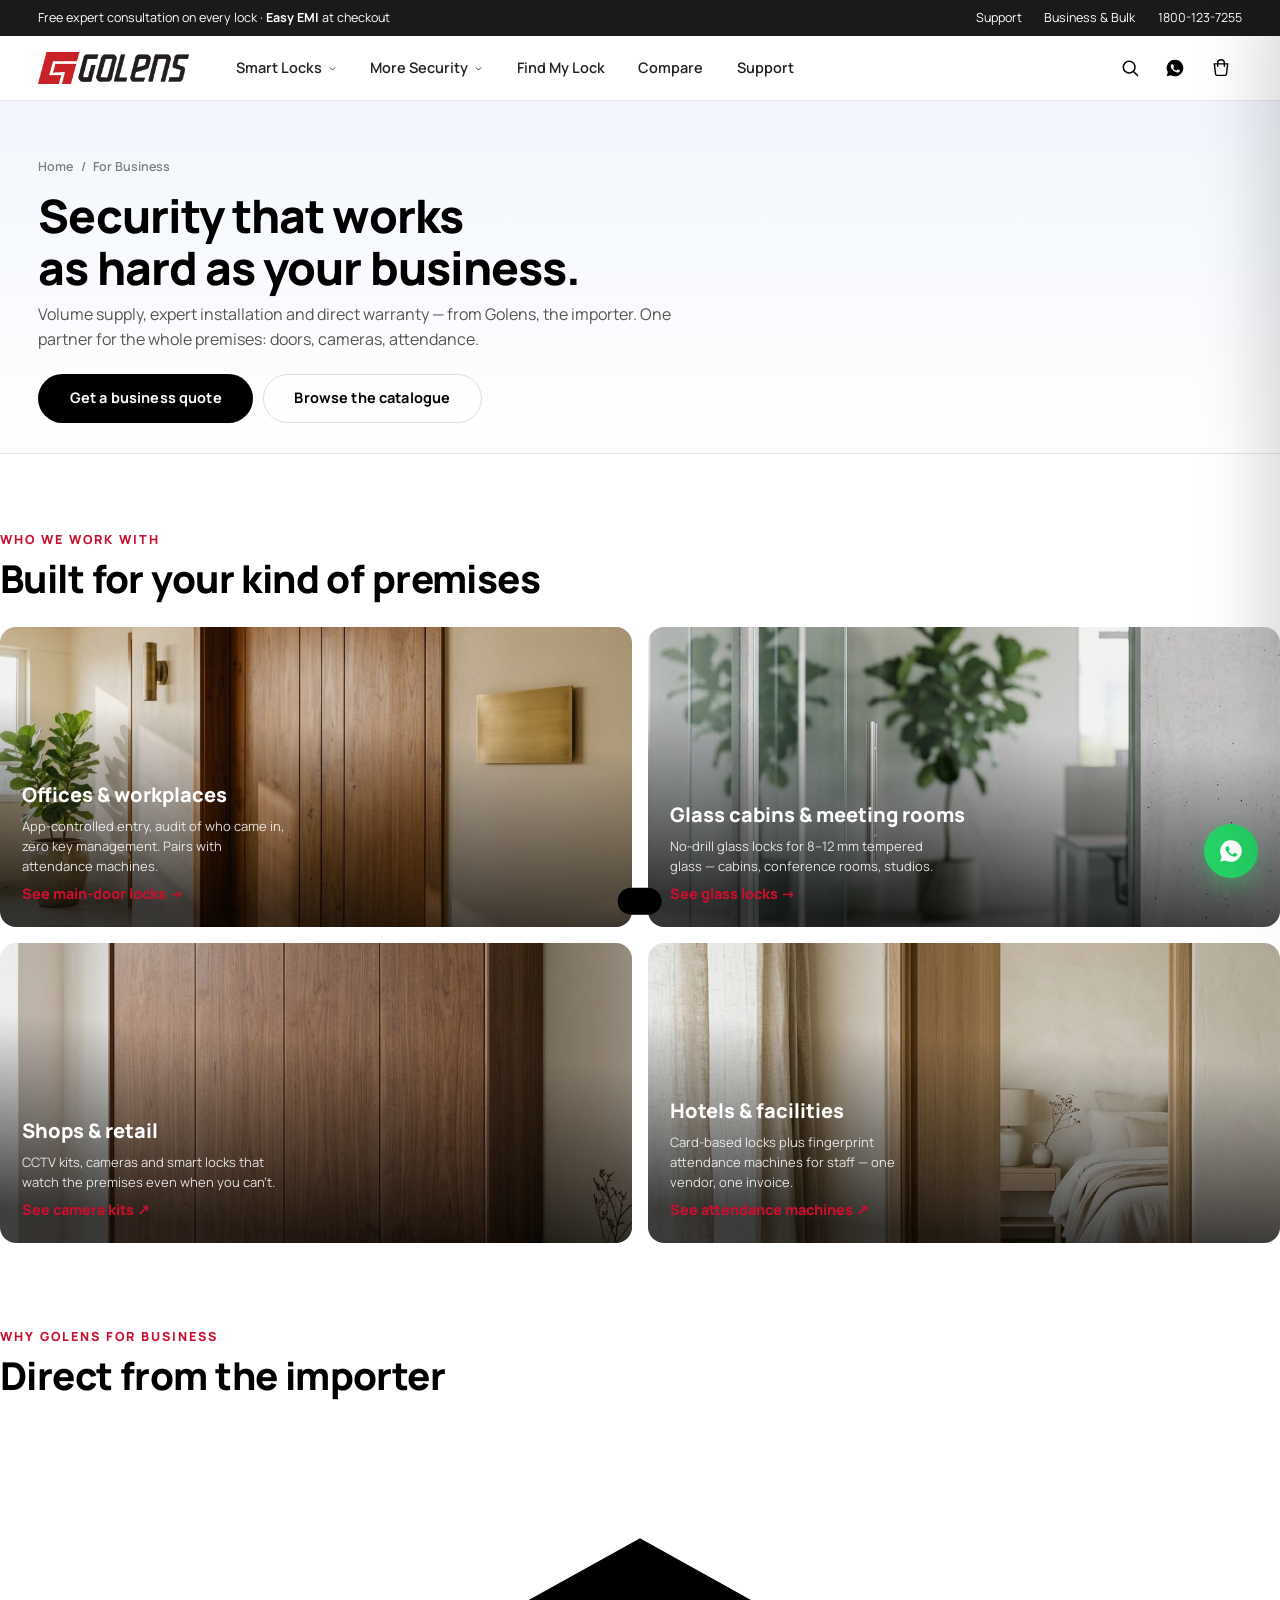
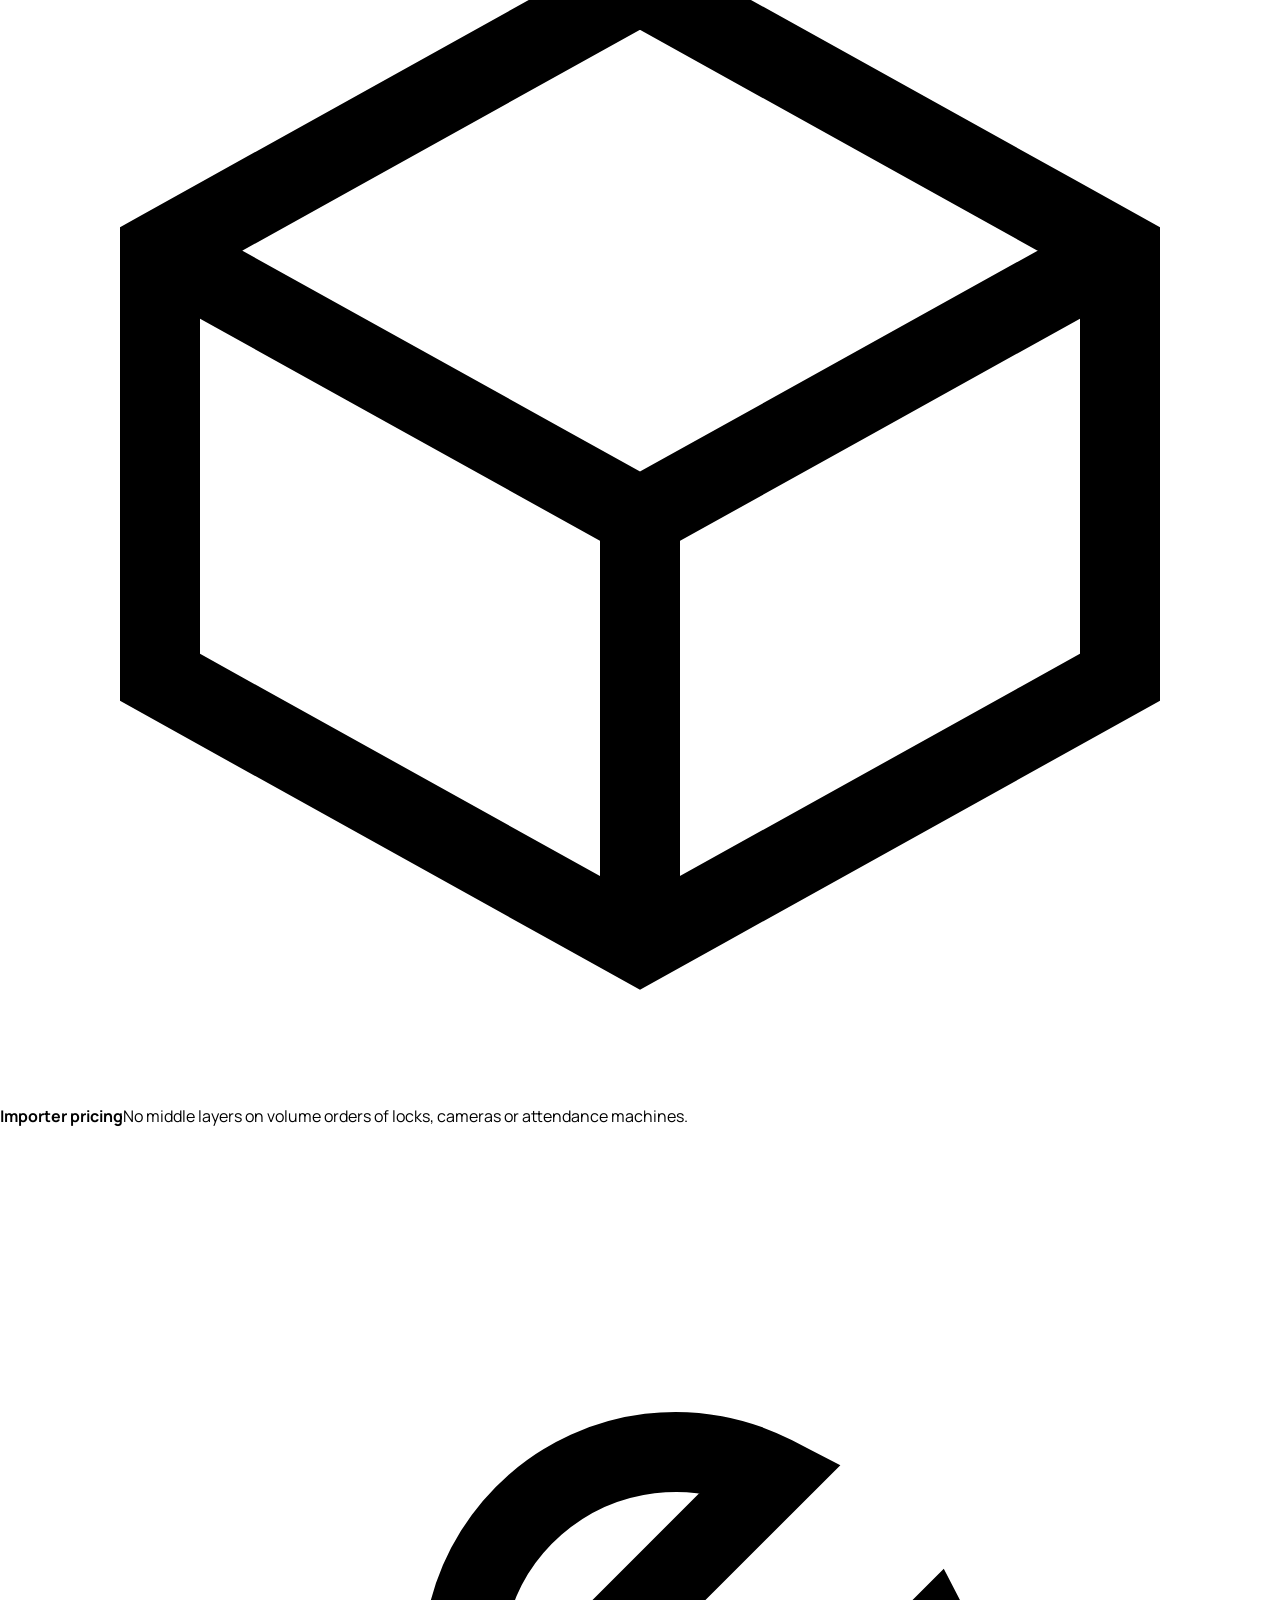
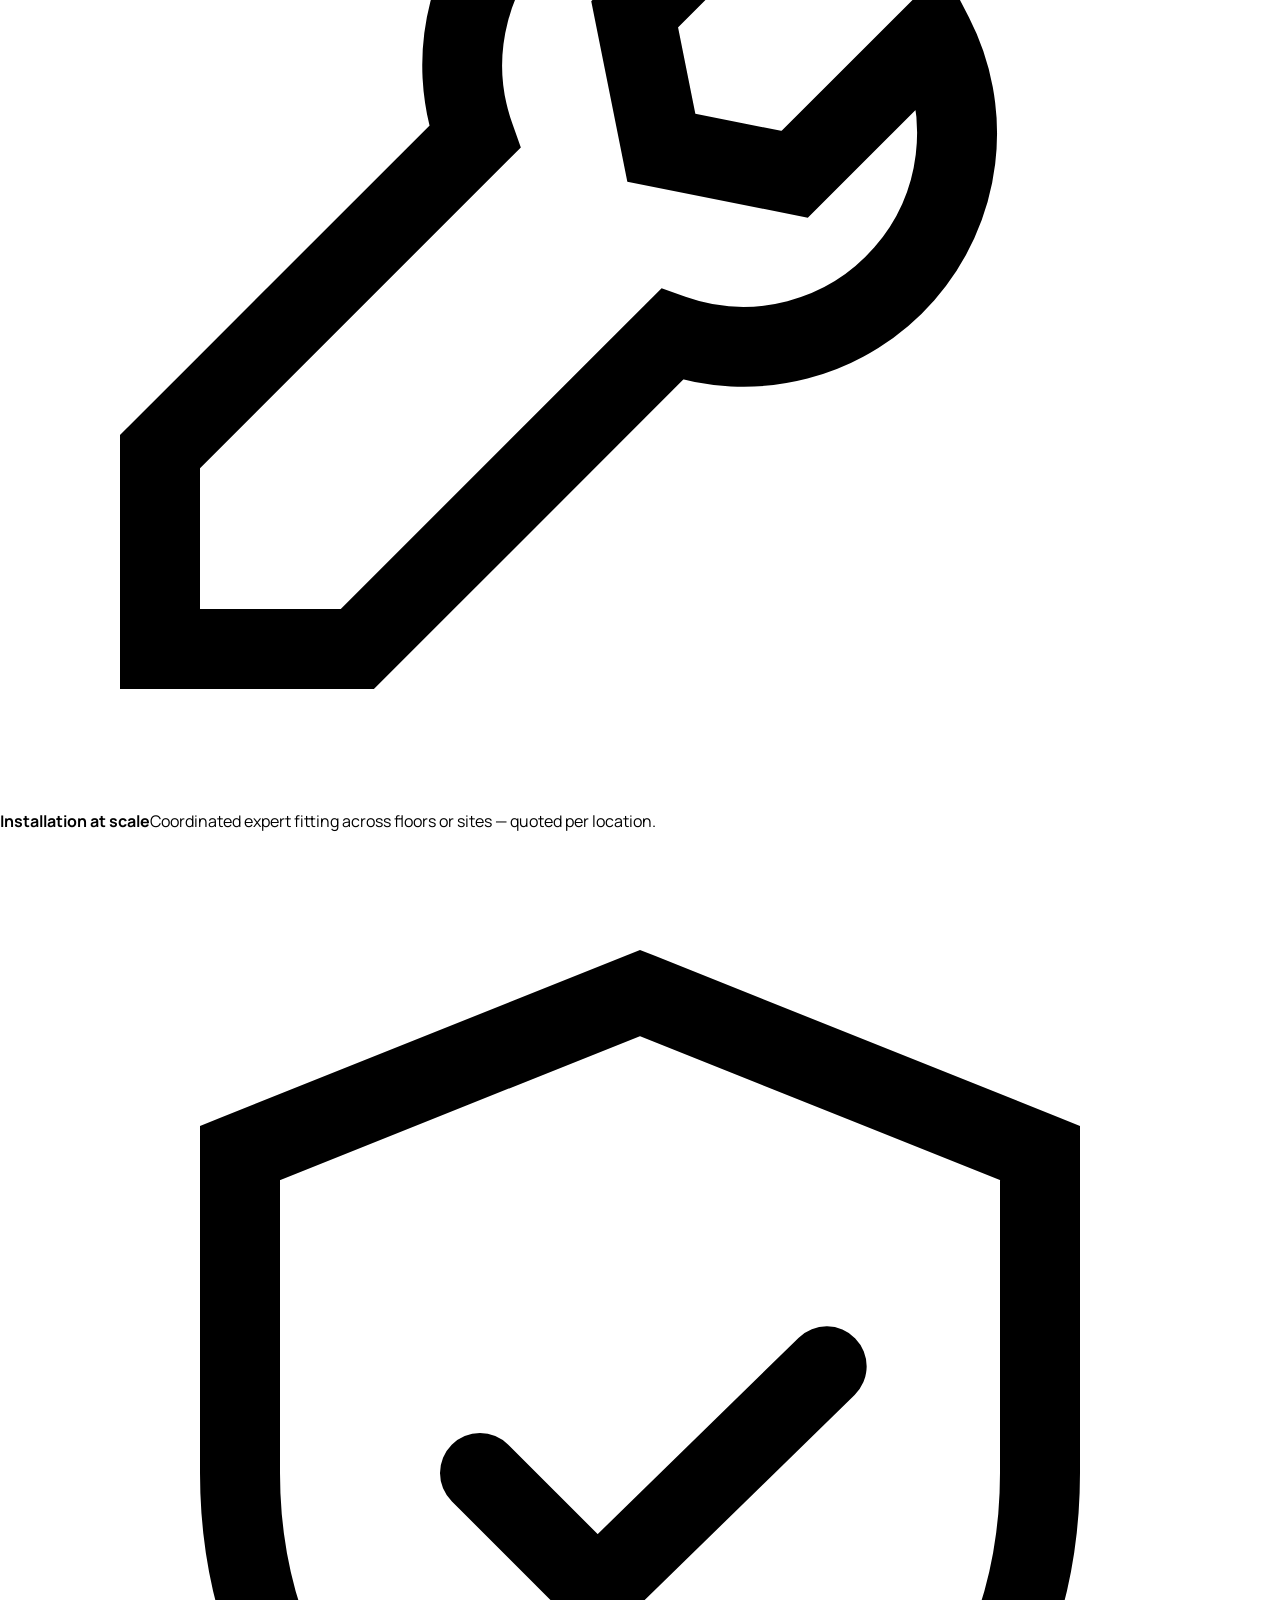
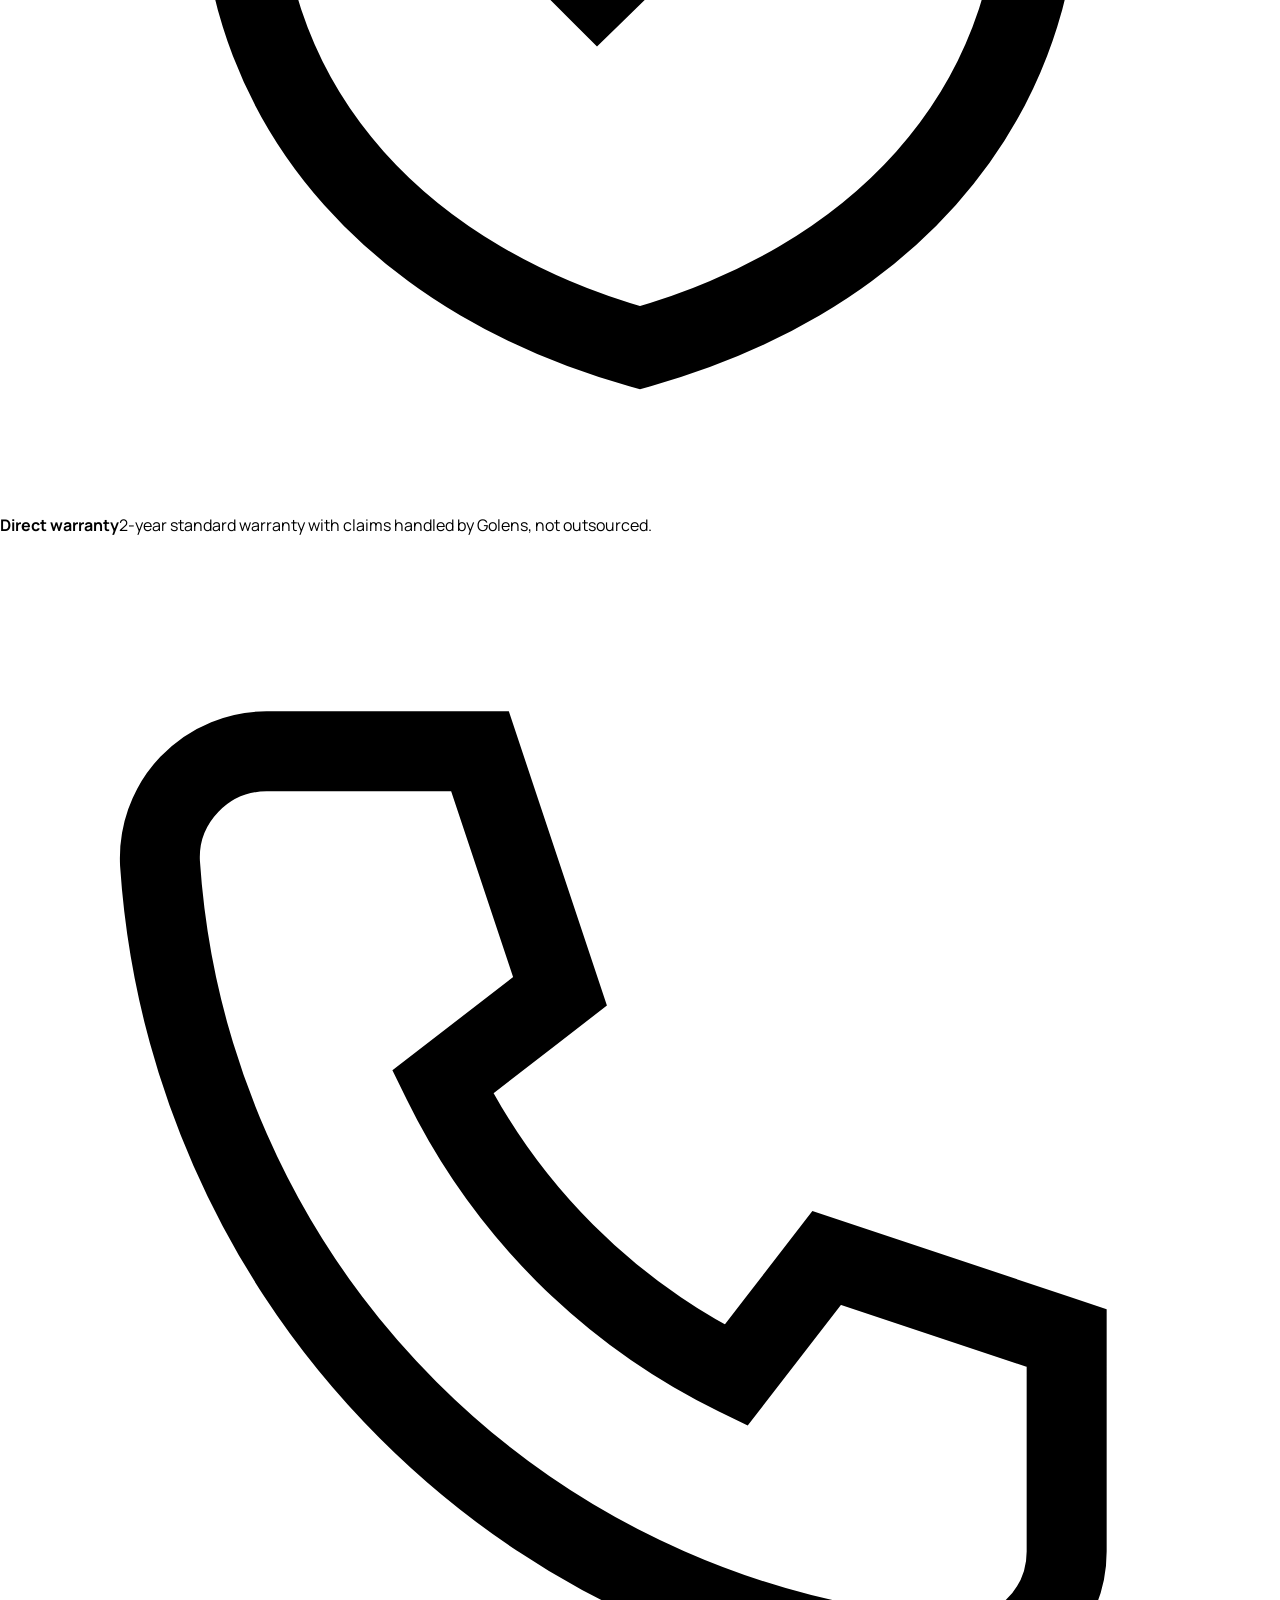
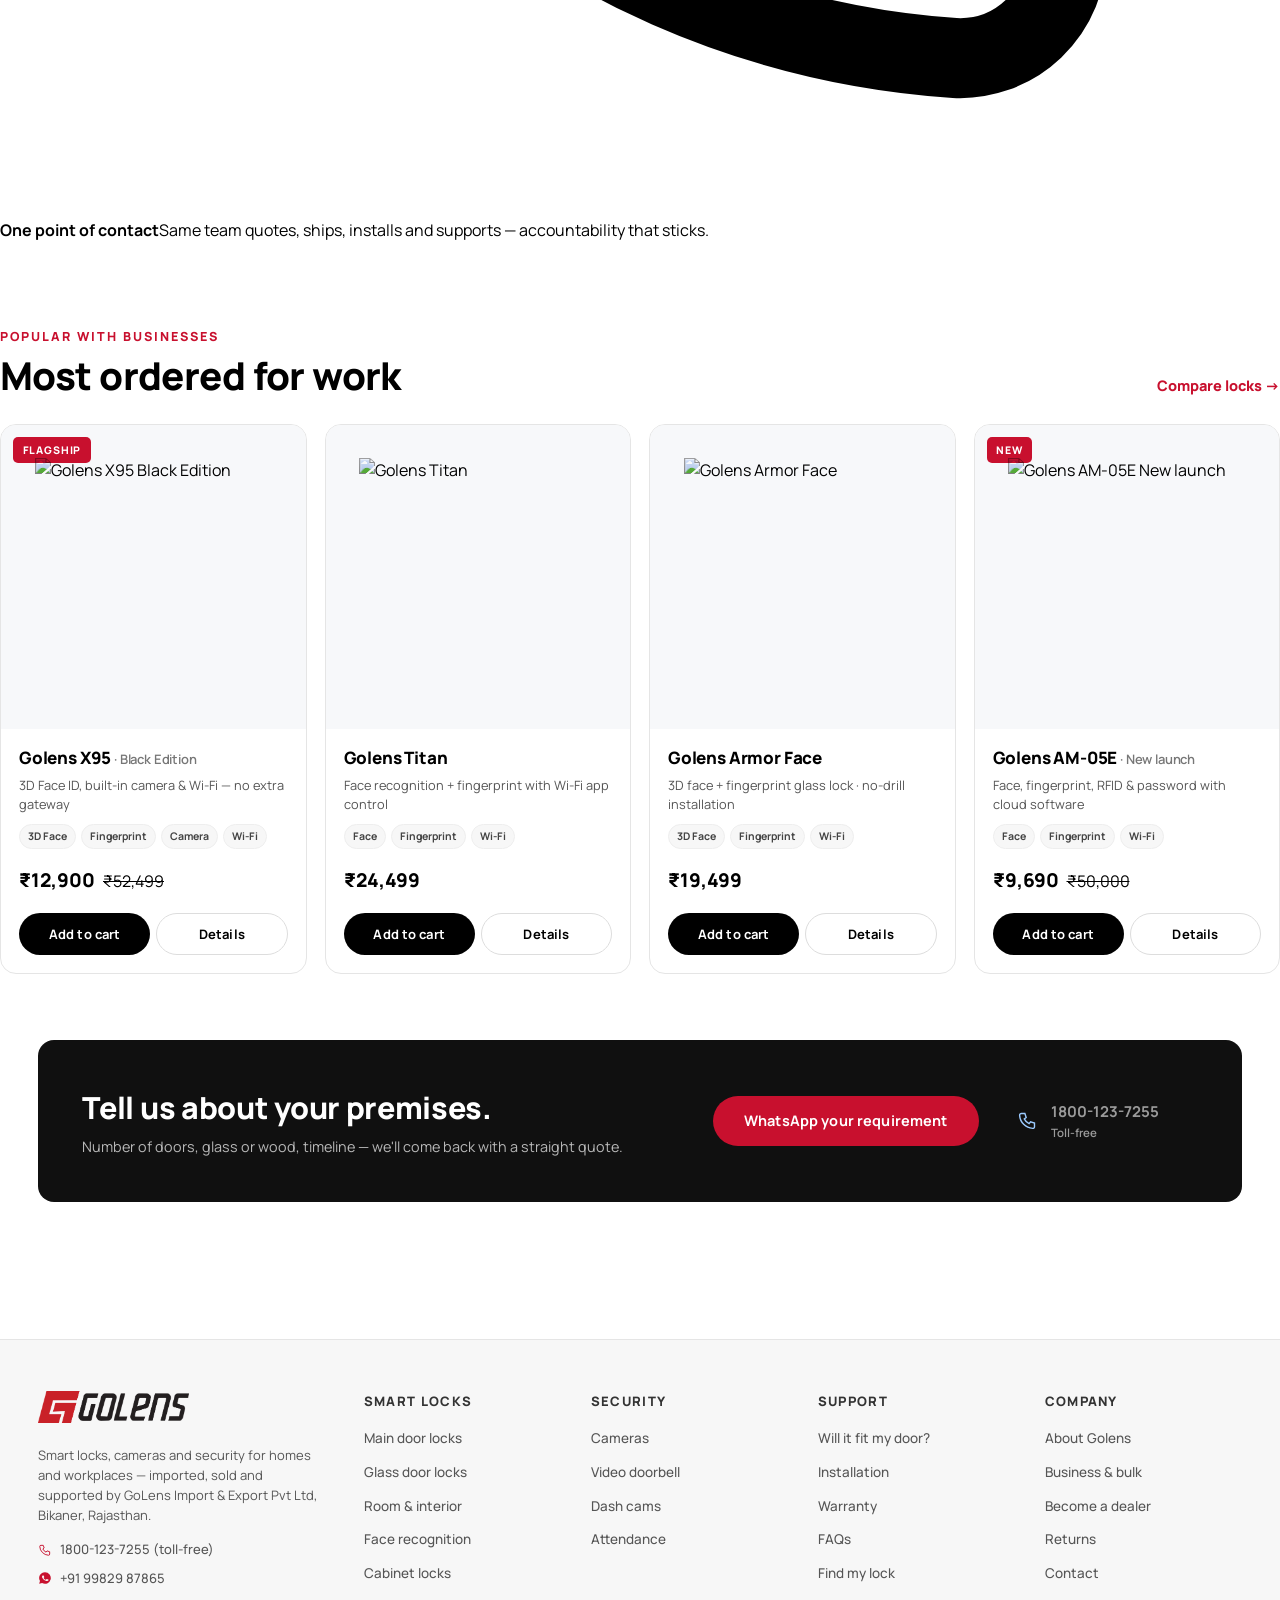
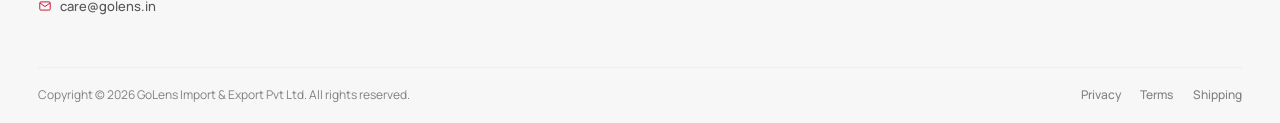
==== commit c3297a00: "Replace Why-direct tiles with 'Trusted Security, Delivered.' brand-trust section - Two-column white " ====
--- a/business.html
+++ b/business.html
@@ -11,7 +11,7 @@
 <link rel="preconnect" href="https://fonts.gstatic.com" crossorigin>
 <link rel="preconnect" href="https://cdn.shopify.com">
 <link href="https://fonts.googleapis.com/css2?family=Manrope:wght@400;500;600;700;800&display=swap" rel="stylesheet">
-<link rel="stylesheet" href="assets/css/samsung.css?v=3098765432109876543210">
+<link rel="stylesheet" href="assets/css/samsung.css?v=31098765432109876543210">
 <link rel="icon" type="image/png" href="assets/img/logo.png">
 </head>
 <body>
@@ -90,8 +90,8 @@
 </main>
 <div id="gsFooter"></div>
 
-<script src="assets/js/data.js?v=3098765432109876543210"></script>
-<script src="assets/js/samsung.js?v=3098765432109876543210"></script>
+<script src="assets/js/data.js?v=31098765432109876543210"></script>
+<script src="assets/js/samsung.js?v=31098765432109876543210"></script>
 <script>
 (function () {
   'use strict';
--- a/assets/css/samsung.css
+++ b/assets/css/samsung.css
@@ -234,15 +234,11 @@
 @media (max-width: 1100px) { .grid-4 { grid-template-columns: repeat(2, 1fr); } }
 @media (max-width: 560px) { .grid-4 { grid-template-columns: 1fr; } }
 
-/* ---------- WHY DIRECT ---------- */
-.why-row { display: grid; grid-template-columns: repeat(4, 1fr); gap: 16px; }
-@media (max-width: 980px) { .why-row { grid-template-columns: 1fr 1fr; } }
-@media (max-width: 560px) { .why-row { grid-template-columns: 1fr; } }
-.why-tile { border: 1px solid var(--line); border-radius: var(--radius); padding: 24px; display: grid; gap: .55rem; background: #fff; transition: border-color .3s, box-shadow .3s; }
-.why-tile:hover { border-color: var(--red); box-shadow: 0 16px 36px -20px rgba(200,16,46,.25); }
-.why-tile svg { width: 27px; height: 27px; color: var(--red); }
-.why-tile strong { font-size: 15.5px; font-weight: 800; }
-.why-tile span { font-size: 13px; color: var(--text-2); }
+
+
+
+
+
 
 /* ---------- SUPPORT STRIP ---------- */
 .support-strip { background: #101010; color: #fff; border-radius: var(--radius); padding: clamp(26px, 4vw, 44px); display: grid; grid-template-columns: 1.3fr auto auto auto; gap: clamp(18px, 3vw, 44px); align-items: center; margin-top: clamp(34px, 5vw, 58px); }
@@ -764,3 +760,21 @@
   .prcta { margin-top: 11px; }
 }
 @media (prefers-reduced-motion: reduce) { .pr-media img, .prcta { transition: none !important; } .prow:hover .pr-media img { transform: none; } }
+
+/* ---- TRUSTED SECURITY, DELIVERED — 40% copy | 60% 2x2 stats (white bg) ---- */
+.ts-wrap { display: grid; grid-template-columns: minmax(0, 40%) minmax(0, 60%); column-gap: 48px; align-items: center; }
+.ts-copy .kicker { font-size: 12.5px; font-weight: 800; letter-spacing: .16em; text-transform: uppercase; color: var(--red); margin-bottom: .5rem; }
+.ts-copy h2 { font-size: clamp(1.9rem, 3.4vw, 2.8rem); font-weight: 800; letter-spacing: -.02em; line-height: 1.08; color: #101114; }
+.ts-copy p { font-size: 14px; color: var(--text-2); line-height: 1.65; margin-top: .95rem; max-width: 46ch; }
+.ts-grid { display: grid; grid-template-columns: repeat(2, minmax(0, 1fr)); gap: 40px 48px; }
+.ts-item { display: grid; gap: 7px; align-content: start; }
+.ts-num { display: flex; align-items: baseline; gap: 10px; font-size: clamp(56px, 6vw, 76px); font-weight: 800; color: #101114; letter-spacing: -.03em; line-height: 1; }
+.ts-num.sm { font-size: clamp(42px, 4.6vw, 58px); }
+.ts-num small { font-size: 15px; font-weight: 700; color: var(--text-2); letter-spacing: .01em; }
+.ts-sub { font-size: 13px; color: var(--text-3); line-height: 1.45; }
+@media (max-width: 900px) {
+  .ts-wrap { grid-template-columns: 1fr; row-gap: 30px; }
+  .ts-grid { gap: 28px 24px; }
+  .ts-num { font-size: 48px; }
+  .ts-num.sm { font-size: 38px; }
+}
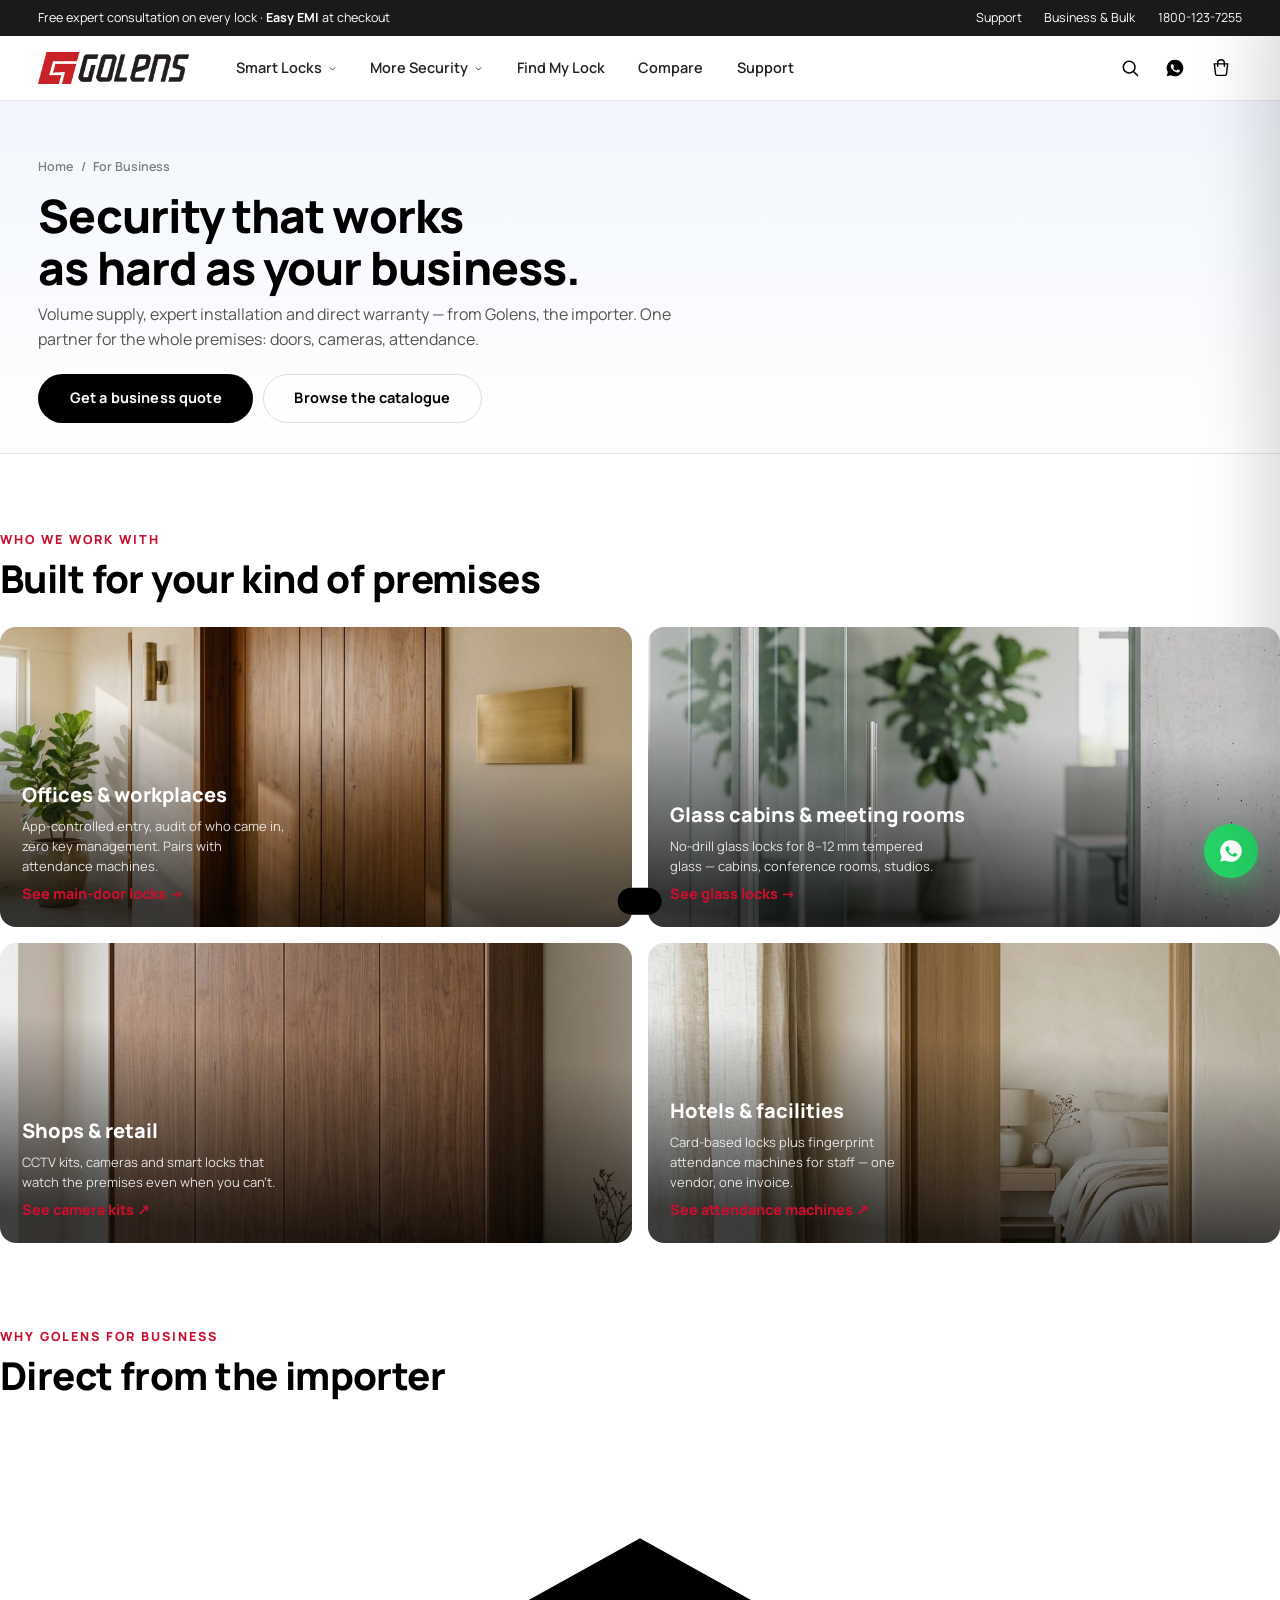
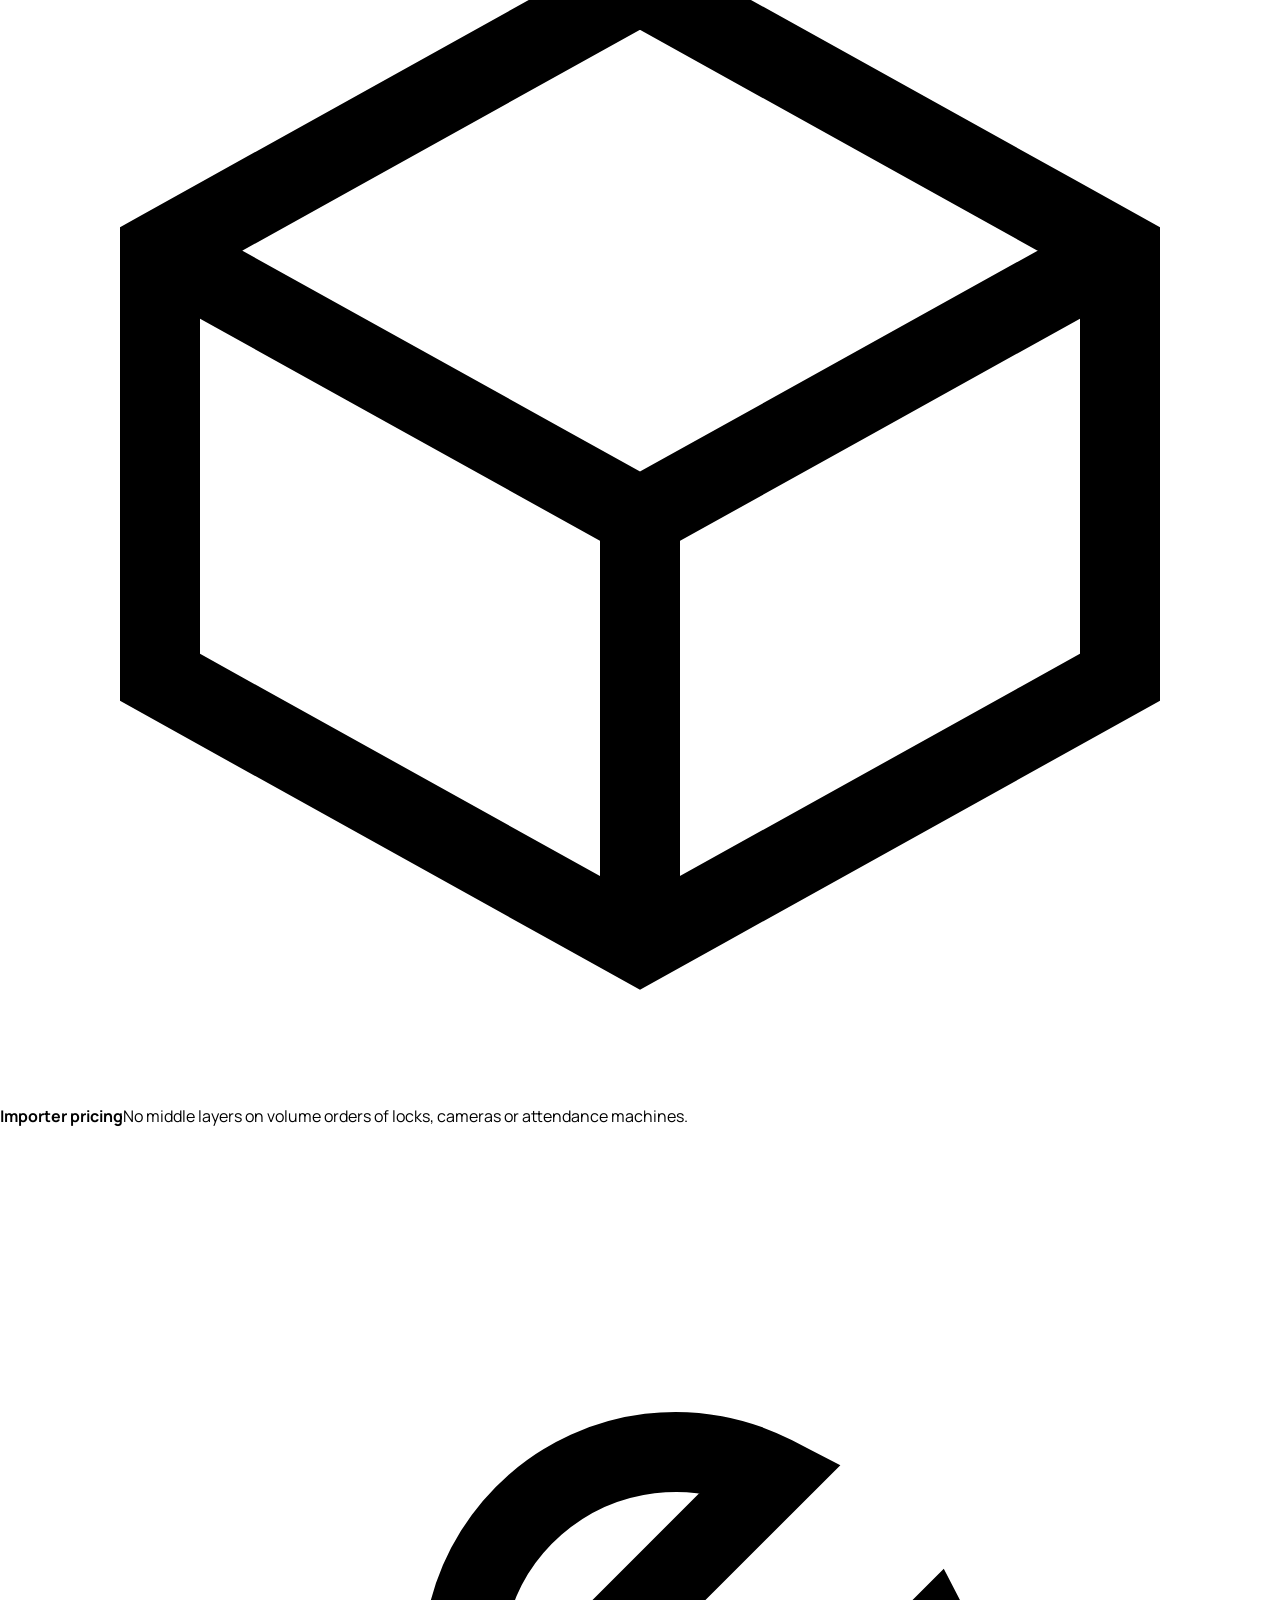
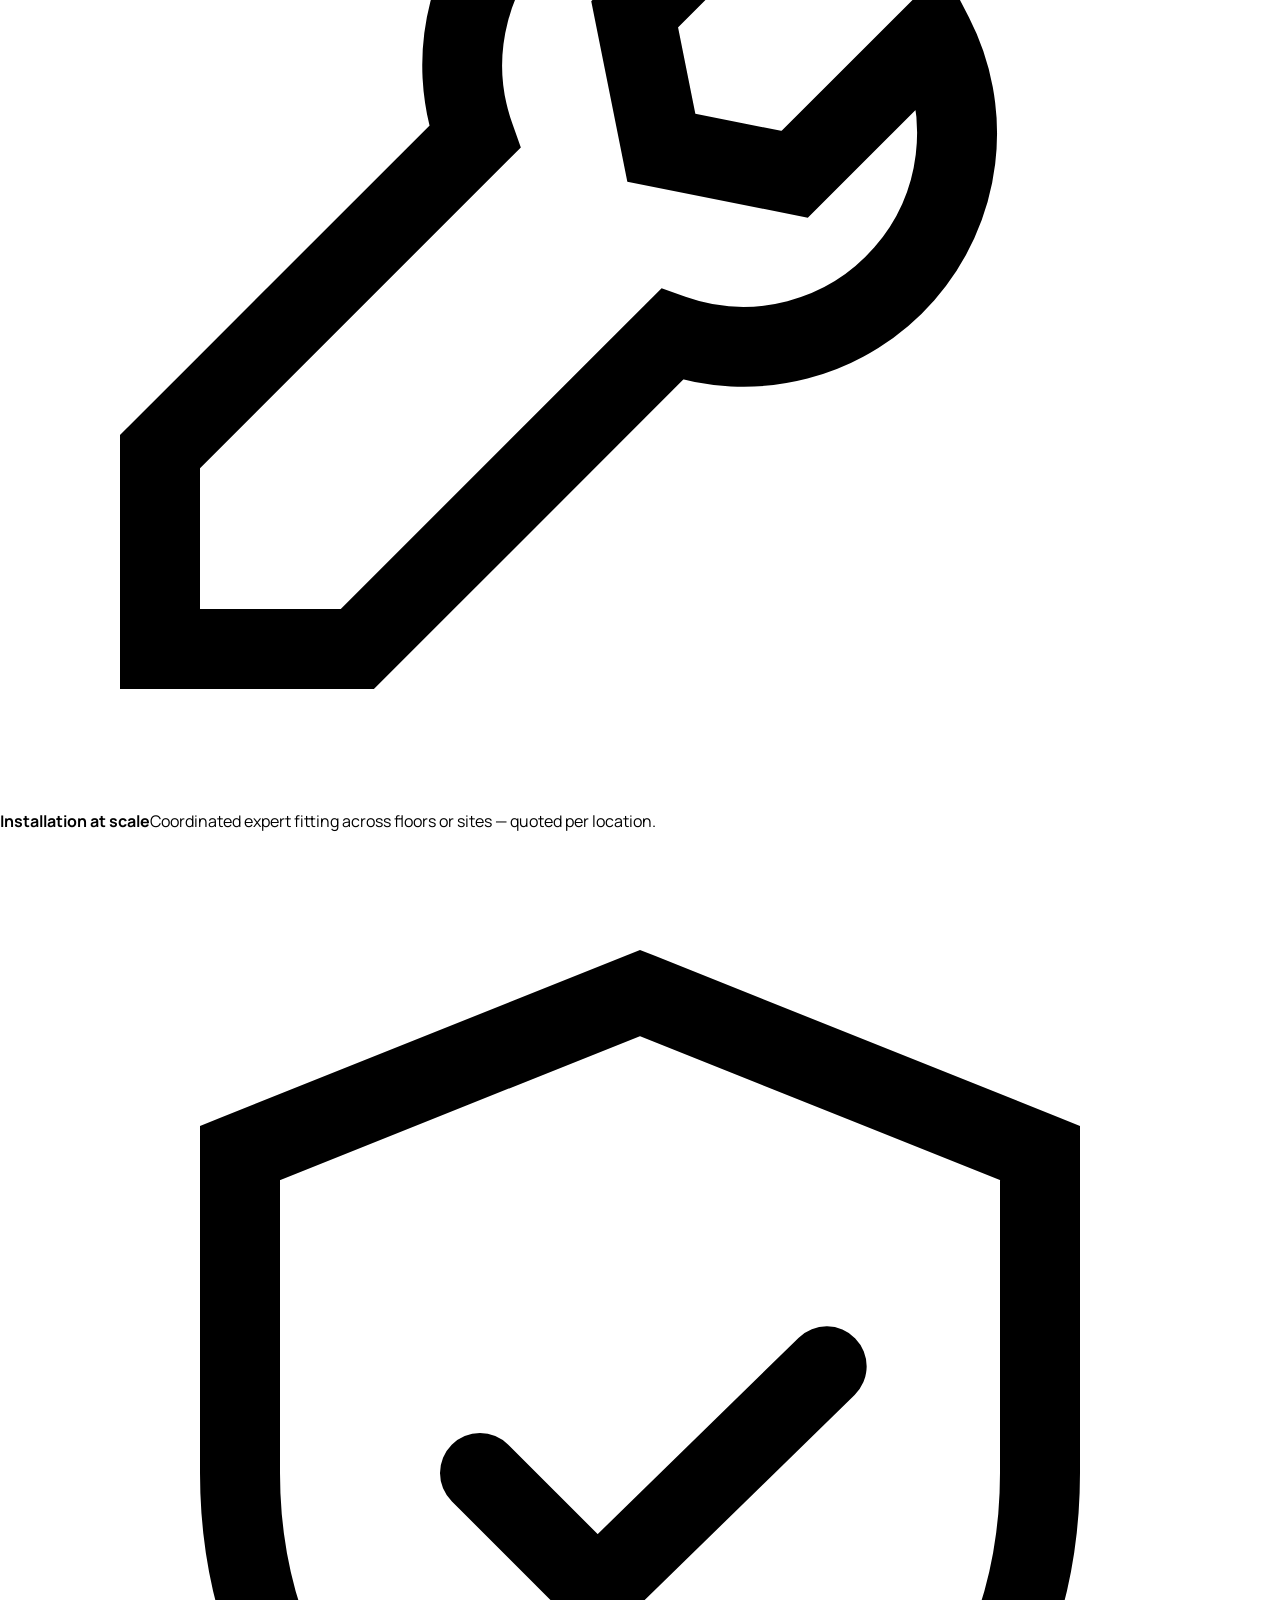
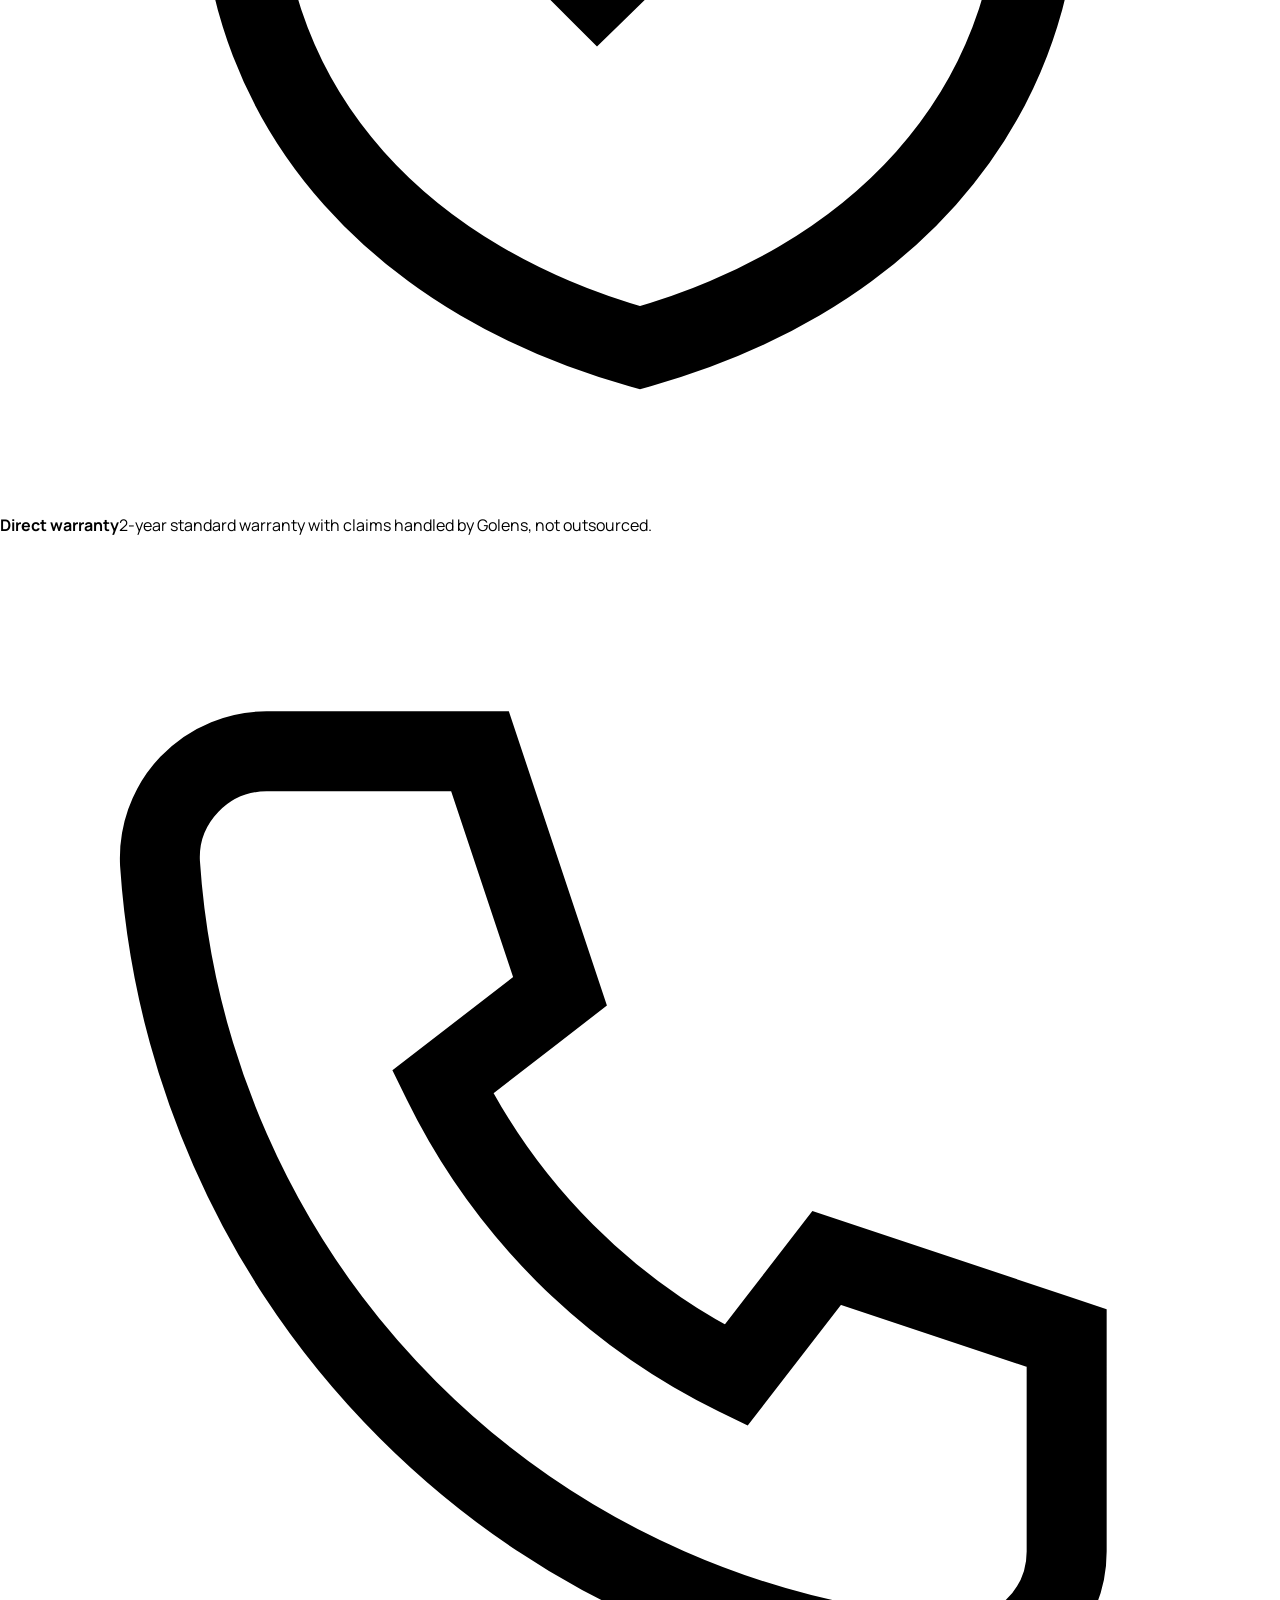
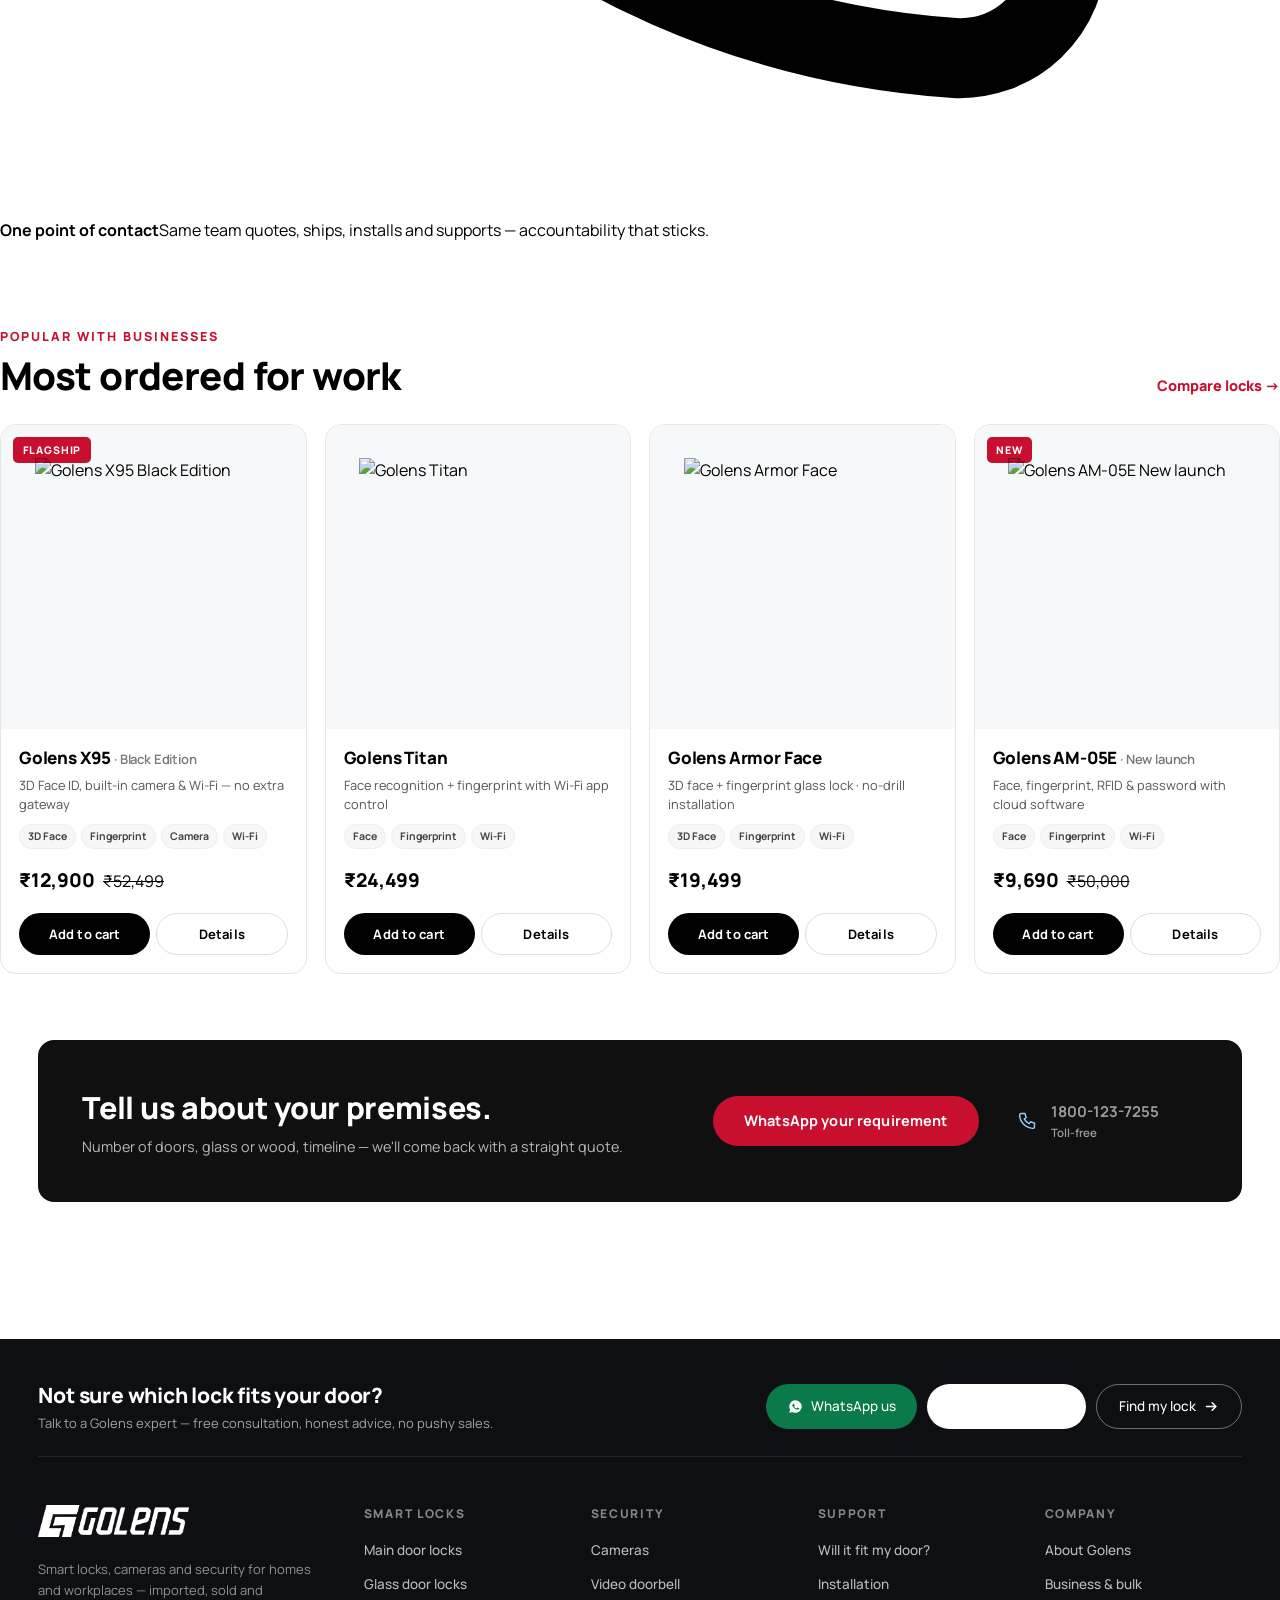
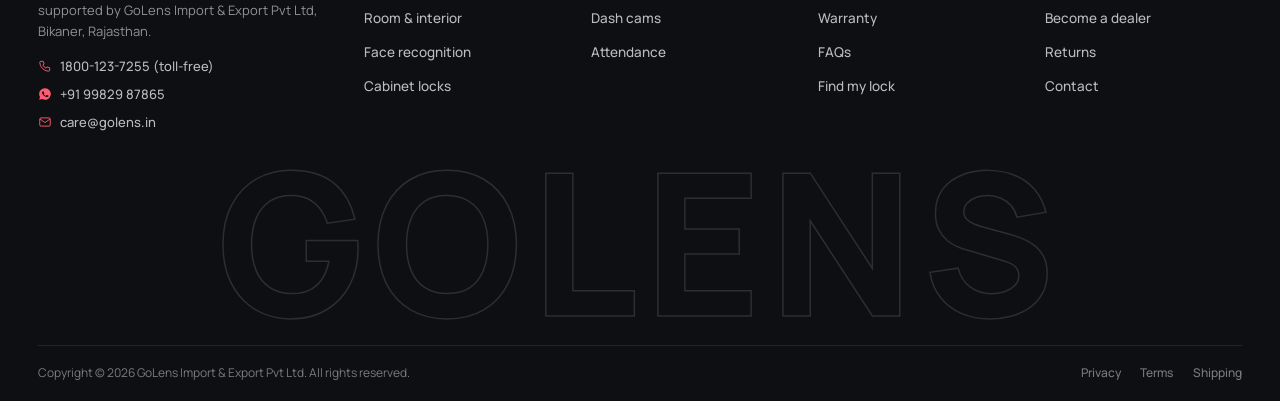
==== commit b73c9437: "Footer redesign: dark premium mega-footer with signature GOLENS wordmark - Original composition (not" ====
--- a/business.html
+++ b/business.html
@@ -11,7 +11,7 @@
 <link rel="preconnect" href="https://fonts.gstatic.com" crossorigin>
 <link rel="preconnect" href="https://cdn.shopify.com">
 <link href="https://fonts.googleapis.com/css2?family=Manrope:wght@400;500;600;700;800&display=swap" rel="stylesheet">
-<link rel="stylesheet" href="assets/css/samsung.css?v=31098765432109876543210">
+<link rel="stylesheet" href="assets/css/samsung.css?v=34321098765432109876543210">
 <link rel="icon" type="image/png" href="assets/img/logo.png">
 </head>
 <body>
@@ -90,8 +90,8 @@
 </main>
 <div id="gsFooter"></div>
 
-<script src="assets/js/data.js?v=31098765432109876543210"></script>
-<script src="assets/js/samsung.js?v=31098765432109876543210"></script>
+<script src="assets/js/data.js?v=34321098765432109876543210"></script>
+<script src="assets/js/samsung.js?v=34321098765432109876543210"></script>
 <script>
 (function () {
   'use strict';
--- a/assets/css/samsung.css
+++ b/assets/css/samsung.css
@@ -252,21 +252,36 @@
 @media (max-width: 620px) { .support-strip { grid-template-columns: 1fr; } }
 
 /* ---------- FOOTER ---------- */
-.footer { background: var(--grey-2); margin-top: clamp(46px, 6vw, 80px); border-top: 1px solid var(--line); }
-.footer-grid { display: grid; grid-template-columns: 1.5fr repeat(4, 1fr); gap: 30px; padding: clamp(34px, 4vw, 54px) 0; }
+.footer { background: #0e0f12; margin-top: clamp(46px, 6vw, 80px); color: #fff; }
+.footer .container { display: flex; flex-direction: column; }
+.fcta { display: flex; align-items: center; justify-content: space-between; gap: 18px; flex-wrap: wrap; padding: clamp(26px, 3.4vw, 40px) 0 22px; border-bottom: 1px solid rgba(255,255,255,.09); }
+.fcta-t { display: grid; gap: 3px; max-width: 46ch; }
+.fcta-t strong { font-size: clamp(17px, 2vw, 21px); font-weight: 800; letter-spacing: -.01em; color: #fff; }
+.fcta-t span { font-size: 13px; color: rgba(255,255,255,.62); line-height: 1.5; }
+.fcta-b { display: flex; gap: 10px; flex-wrap: wrap; }
+.fbtn { display: inline-flex; align-items: center; gap: .5rem; padding: .68rem 1.35rem; border-radius: 999px; font-size: 13px; font-weight: 700; background: #fff; color: #101114; text-decoration: none; transition: transform .3s var(--ease), background .3s, color .3s; }
+.fbtn svg { width: 15px; height: 15px; }
+.fbtn:hover { transform: translateY(-2px); }
+.fbtn.wa { background: #0a7a4a; color: #fff; }
+.fbtn.wa:hover { background: #086540; }
+.fbtn.ghost { background: transparent; color: #fff; border: 1px solid rgba(255,255,255,.4); }
+.fbtn.ghost:hover { border-color: #fff; }
+.footer-grid { display: grid; grid-template-columns: 1.5fr repeat(4, 1fr); gap: 30px; padding: clamp(30px, 4vw, 48px) 0 10px; }
 @media (max-width: 1000px) { .footer-grid { grid-template-columns: 1fr 1fr; } }
 @media (max-width: 560px) { .footer-grid { grid-template-columns: 1fr; } }
-.footer h4 { font-size: 13px; font-weight: 800; letter-spacing: .1em; text-transform: uppercase; color: #333; margin-bottom: 14px; }
+.footer .logo img { filter: brightness(0) invert(1); }
+.footer h4 { font-size: 12px; font-weight: 800; letter-spacing: .14em; text-transform: uppercase; color: rgba(255,255,255,.5); margin-bottom: 14px; }
 .footer ul { display: grid; gap: 9px; }
-.footer a { font-size: 13.5px; color: var(--text-2); font-weight: 500; }
-.footer a:hover { color: var(--red); text-decoration: underline; text-underline-offset: 3px; }
-.footer-brand p { font-size: 13px; color: var(--text-2); margin-top: 12px; max-width: 36ch; }
+.footer a { font-size: 13.5px; color: rgba(255,255,255,.72); font-weight: 500; }
+.footer a:hover { color: #ff5c72; text-decoration: underline; text-underline-offset: 3px; }
+.footer-brand p { font-size: 13px; color: rgba(255,255,255,.55); margin-top: 12px; max-width: 36ch; line-height: 1.6; }
 .footer-contact { display: grid; gap: 8px; margin-top: 14px; }
-.footer-contact a, .footer-contact span { font-size: 13px; color: var(--text-2); display: flex; gap: .5rem; align-items: center; }
-.footer-contact svg { width: 14px; height: 14px; color: var(--red); }
-.footer-bottom { border-top: 1px solid var(--grey-3); padding: 18px 0; display: flex; justify-content: space-between; gap: 1rem; flex-wrap: wrap; font-size: 12px; color: var(--text-3); }
-.footer-bottom a { font-size: 12px; color: var(--text-3); }
-.footer-bottom a:hover { color: var(--red); }
+.footer-contact a, .footer-contact span { font-size: 13px; color: rgba(255,255,255,.72); display: flex; gap: .5rem; align-items: center; }
+.footer-contact svg { width: 14px; height: 14px; color: #ff5c72; }
+.fword { font-size: clamp(72px, 15.5vw, 230px); font-weight: 800; letter-spacing: .04em; line-height: .82; text-align: center; color: transparent; -webkit-text-stroke: 1.5px rgba(255,255,255,.13); user-select: none; margin: clamp(6px, 2vw, 18px) 0 clamp(10px, 2vw, 22px); white-space: nowrap; }
+.footer-bottom { border-top: 1px solid rgba(255,255,255,.09); padding: 18px 0; display: flex; justify-content: space-between; gap: 1rem; flex-wrap: wrap; font-size: 12px; color: rgba(255,255,255,.45); }
+.footer-bottom a { font-size: 12px; color: rgba(255,255,255,.45); }
+.footer-bottom a:hover { color: #ff5c72; }
 
 /* ---------- SEARCH OVERLAY ---------- */
 .ssearch { position: fixed; inset: 0; z-index: 400; background: #fff; display: none; flex-direction: column; }
@@ -655,49 +670,28 @@
 @media (prefers-reduced-motion: reduce) { .hdji-copy { background: linear-gradient(180deg, rgba(0,0,0,.45), transparent 85%); } }
 
 /* ============================================================
-   CATEGORY BENTO — premium grid (brand value + sales cues)
-   Featured "Best Sellers" tile + 5 category tiles; all prices,
-   counts and SAVE % computed live from the real catalogue.
+   TODAY'S TOP SAVERS — biggest honest deals (live from real MRPs,
+   sold-out excluded; ranked by actual rupees saved)
    ============================================================ */
-.catx-grid { display: grid; grid-template-columns: repeat(4, minmax(0, 1fr)); gap: 14px; }
-.catx { position: relative; display: flex; flex-direction: column; background: #fff; border: 1px solid var(--grey-3); border-radius: var(--radius); overflow: hidden; text-decoration: none; color: inherit; transition: transform .45s var(--ease), box-shadow .45s var(--ease), border-color .3s; }
-.catx:hover, .catx:focus-visible { transform: translateY(-5px); border-color: #d9dce1; box-shadow: 0 26px 48px -24px rgba(16,16,20,.35); }
-.catx .ph { display: block; background: #f7f8fa; aspect-ratio: 1 / 1; position: relative; overflow: hidden; }
-.catx .ph img { position: absolute; inset: 0; width: 100%; height: 100%; object-fit: contain; padding: 9%; transition: transform .8s var(--ease); }
-.catx:hover .ph img, .catx:focus-visible .ph img { transform: scale(1.06); }
-.catx .bx { display: grid; gap: 3px; padding: 14px 16px 16px; align-content: start; }
-.catx .bx h3 { font-size: 15.5px; font-weight: 800; letter-spacing: -.01em; }
-.catx .cnt { font-size: 11.5px; color: var(--text-3); font-weight: 600; letter-spacing: .04em; text-transform: uppercase; }
-.catx .pr { font-size: 12px; color: var(--text-3); margin-top: 2px; }
-.catx .pr strong { font-size: 16px; font-weight: 800; color: var(--red); margin-left: .2rem; }
-.catx .go { display: inline-flex; align-items: center; gap: .35rem; font-size: 12.5px; font-weight: 800; color: #101114; margin-top: 7px; }
-.catx .go svg { width: 14px; height: 14px; transition: transform .35s var(--ease); }
-.catx:hover .go svg, .catx:focus-visible .go svg { transform: translateX(5px); }
-/* featured tile — 2×2, sale cues (tag + real SAVE pill) + solid CTA */
-.catx.feat { grid-column: span 2; grid-row: span 2; border-color: var(--grey-4); }
-.catx.feat .ph { aspect-ratio: auto; flex: 1; min-height: 260px; }
-.catx.feat .ph img { padding: 6%; }
-.catx.feat .bx { padding: 18px 20px 20px; gap: 6px; }
-.catx.feat .bx h3 { font-size: 21px; }
-.catx.feat .blurb { font-size: 13px; color: var(--text-2); max-width: 40ch; }
-.catx.feat .pr strong { font-size: 21px; }
-.catx.feat .ctab { display: inline-flex; align-items: center; justify-content: center; gap: .45rem; margin-top: 10px; padding: .68rem 1.5rem; background: #101114; color: #fff; border-radius: 999px; font-size: 13.5px; font-weight: 800; width: fit-content; transition: background .3s, transform .3s var(--ease); }
-.catx.feat .ctab svg { width: 14px; height: 14px; }
-.catx.feat:hover .ctab { background: #26282d; transform: translateY(-1px); }
-.tagb { position: absolute; top: 12px; left: 12px; z-index: 2; background: #101114; color: #fff; font-size: 10.5px; font-weight: 800; letter-spacing: .1em; text-transform: uppercase; padding: .32rem .65rem; border-radius: 5px; }
-@media (max-width: 1024px) { .catx-grid { grid-template-columns: repeat(3, minmax(0, 1fr)); } }
-@media (max-width: 640px) {
-  .catx-grid { grid-template-columns: repeat(2, minmax(0, 1fr)); gap: 10px; }
-  .catx.feat { grid-column: 1 / -1; grid-row: auto; }
-  .catx.feat .ph { min-height: 200px; }
-  .catx .bx h3 { font-size: 14px; }
-  .catx .pr strong { font-size: 14.5px; }
-}
-@media (prefers-reduced-motion: reduce) { .catx, .catx .ph img, .catx .go svg { transition: none !important; } .catx:hover { transform: none; } }
-
-/* ---- CATEGORY BENTO v2: sale badges on EVERY tile + trust ribbon ---- */
-.catx .ph { position: relative; }
-.catx.feat .pr .mrps { font-size: 13px; color: var(--text-3); font-weight: 500; margin-left: .55rem; }
+.dcard { position: relative; display: flex; flex-direction: column; background: #fff; border: 1px solid var(--grey-3); border-radius: var(--radius); overflow: hidden; transition: transform .45s var(--ease), box-shadow .45s var(--ease), border-color .3s; }
+.dcard:hover, .dcard:focus-within { transform: translateY(-5px); border-color: #d9dce1; box-shadow: 0 26px 48px -24px rgba(16,17,20,.35); }
+.dph { position: relative; display: block; aspect-ratio: 1 / 1; background: #f7f8fa; }
+.dph img { position: absolute; inset: 0; width: 100%; height: 100%; object-fit: contain; padding: 11%; transition: transform .8s var(--ease); }
+.dcard:hover .dph img { transform: scale(1.05); }
+.doff { position: absolute; top: 12px; right: 12px; z-index: 2; background: var(--red); color: #fff; font-size: 11px; font-weight: 800; letter-spacing: .08em; padding: .34rem .7rem; border-radius: 99px; box-shadow: 0 6px 16px -6px rgba(200,16,46,.55); }
+.dbx { display: grid; gap: 4px; padding: 13px 15px 15px; align-content: start; }
+.dnm { font-size: 15px; font-weight: 800; color: #101114; text-decoration: none; }
+.dnm:hover { text-decoration: underline; }
+.dsub { font-size: 11.5px; color: var(--text-3); white-space: nowrap; overflow: hidden; text-overflow: ellipsis; }
+.dpr b { font-size: 19px; font-weight: 800; color: var(--red); letter-spacing: -.01em; }
+.dpr s { color: var(--text-3); font-size: 12.5px; margin-left: .45rem; }
+.dsave { font-size: 12px; font-weight: 700; color: #0a7a4a; }
+.dact { display: flex; gap: 8px; margin-top: 9px; }
+.dact .btn-s { flex: 1; padding: .55rem .5rem; font-size: 12.5px; white-space: nowrap; }
+@media (max-width: 640px) { .dpr b { font-size: 16px; } .dnm { font-size: 14px; } .dact .btn-s { font-size: 11.5px; padding: .5rem .4rem; } }
+@media (prefers-reduced-motion: reduce) { .dcard, .dph img { transition: none !important; } .dcard:hover { transform: none; } }
+
+/* brand-value trust ribbon (unchanged) */
 .trust-ribbon { display: grid; grid-template-columns: repeat(4, 1fr); gap: 12px; margin-top: 18px; padding: 16px 20px; background: #fff; border: 1px solid var(--grey-3); border-radius: var(--radius); }
 .trust-ribbon .tr-i { display: flex; align-items: center; gap: .8rem; }
 .trust-ribbon .tr-ic { width: 40px; height: 40px; flex: none; border-radius: 12px; background: #f0f1f4; color: #101114; display: grid; place-items: center; }
@@ -706,26 +700,6 @@
 .trust-ribbon .tr-t small { display: block; font-size: 11.5px; color: var(--text-3); line-height: 1.35; margin-top: 1px; }
 @media (max-width: 900px) { .trust-ribbon { grid-template-columns: repeat(2, 1fr); } }
 @media (max-width: 560px) { .trust-ribbon { grid-template-columns: 1fr; gap: 10px; padding: 14px 16px; } }
-.catx.feat .topdeal { display: block; font-size: 12px; color: var(--text-2); font-weight: 600; margin-top: 4px; }
-.catx.feat .topdeal s { color: var(--text-3); }
-.catx.feat .topdeal .dp { color: var(--red); font-size: 13px; }
-
-/* ---- CATEGORY v3: SALE-FIRST bold (Flipkart-sale energy, premium finish) ---- */
-/* featured: bada red gradient band image area ke upar */
-.catx.feat .offband { position: absolute; inset: 0 0 auto 0; z-index: 2; height: 64px; display: flex; align-items: center; justify-content: center; background: linear-gradient(90deg, var(--red), #e0243e); color: #fff; font-size: 26px; font-weight: 900; letter-spacing: .03em; text-shadow: 0 2px 10px rgba(0,0,0,.18); }
-.catx.feat .ph img { padding: 80px 7% 7%; }
-.catx.feat .tagb { top: 76px; z-index: 3; }
-/* standard: red strip image ke niche, full width */
-.catx .offstrip { position: absolute; inset: auto 0 0 0; z-index: 2; background: linear-gradient(90deg, var(--red), #e0243e); color: #fff; font-size: 13px; font-weight: 900; letter-spacing: .05em; text-align: center; padding: 7px 4px; }
-.catx .pr { font-size: 12.5px; }
-.catx .pr strong { font-size: 18px; }
-@media (max-width: 640px) {
-  .catx.feat .offband { height: 52px; font-size: 20px; }
-  .catx.feat .ph img { padding: 64px 9% 8%; }
-  .catx.feat .tagb { top: 64px; }
-  .catx .offstrip { font-size: 11.5px; padding: 6px 3px; }
-  .catx .pr strong { font-size: 15px; }
-}
 
 /* ---- SHOP BY PURPOSE — dark editorial motive panels ---- */
 #purposes { background: #101114; border-radius: 22px; padding: 46px 40px 30px; }
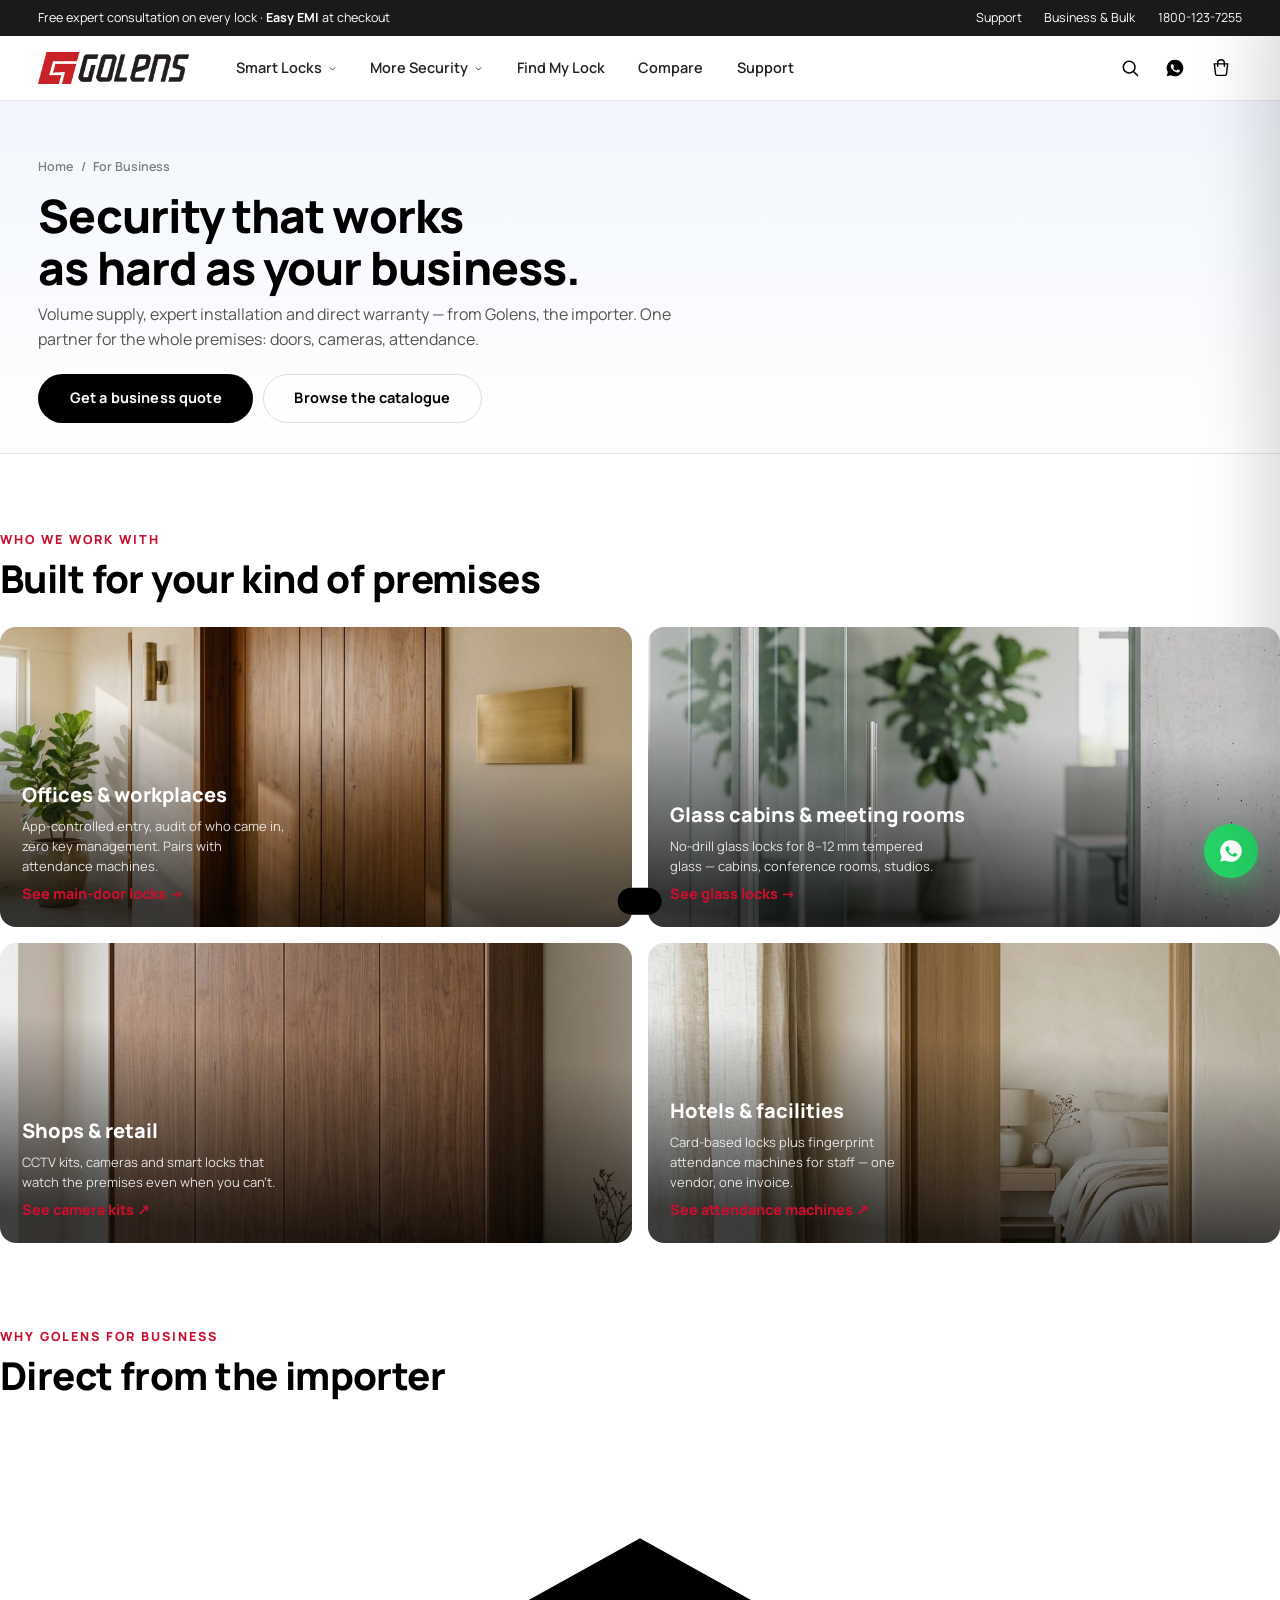
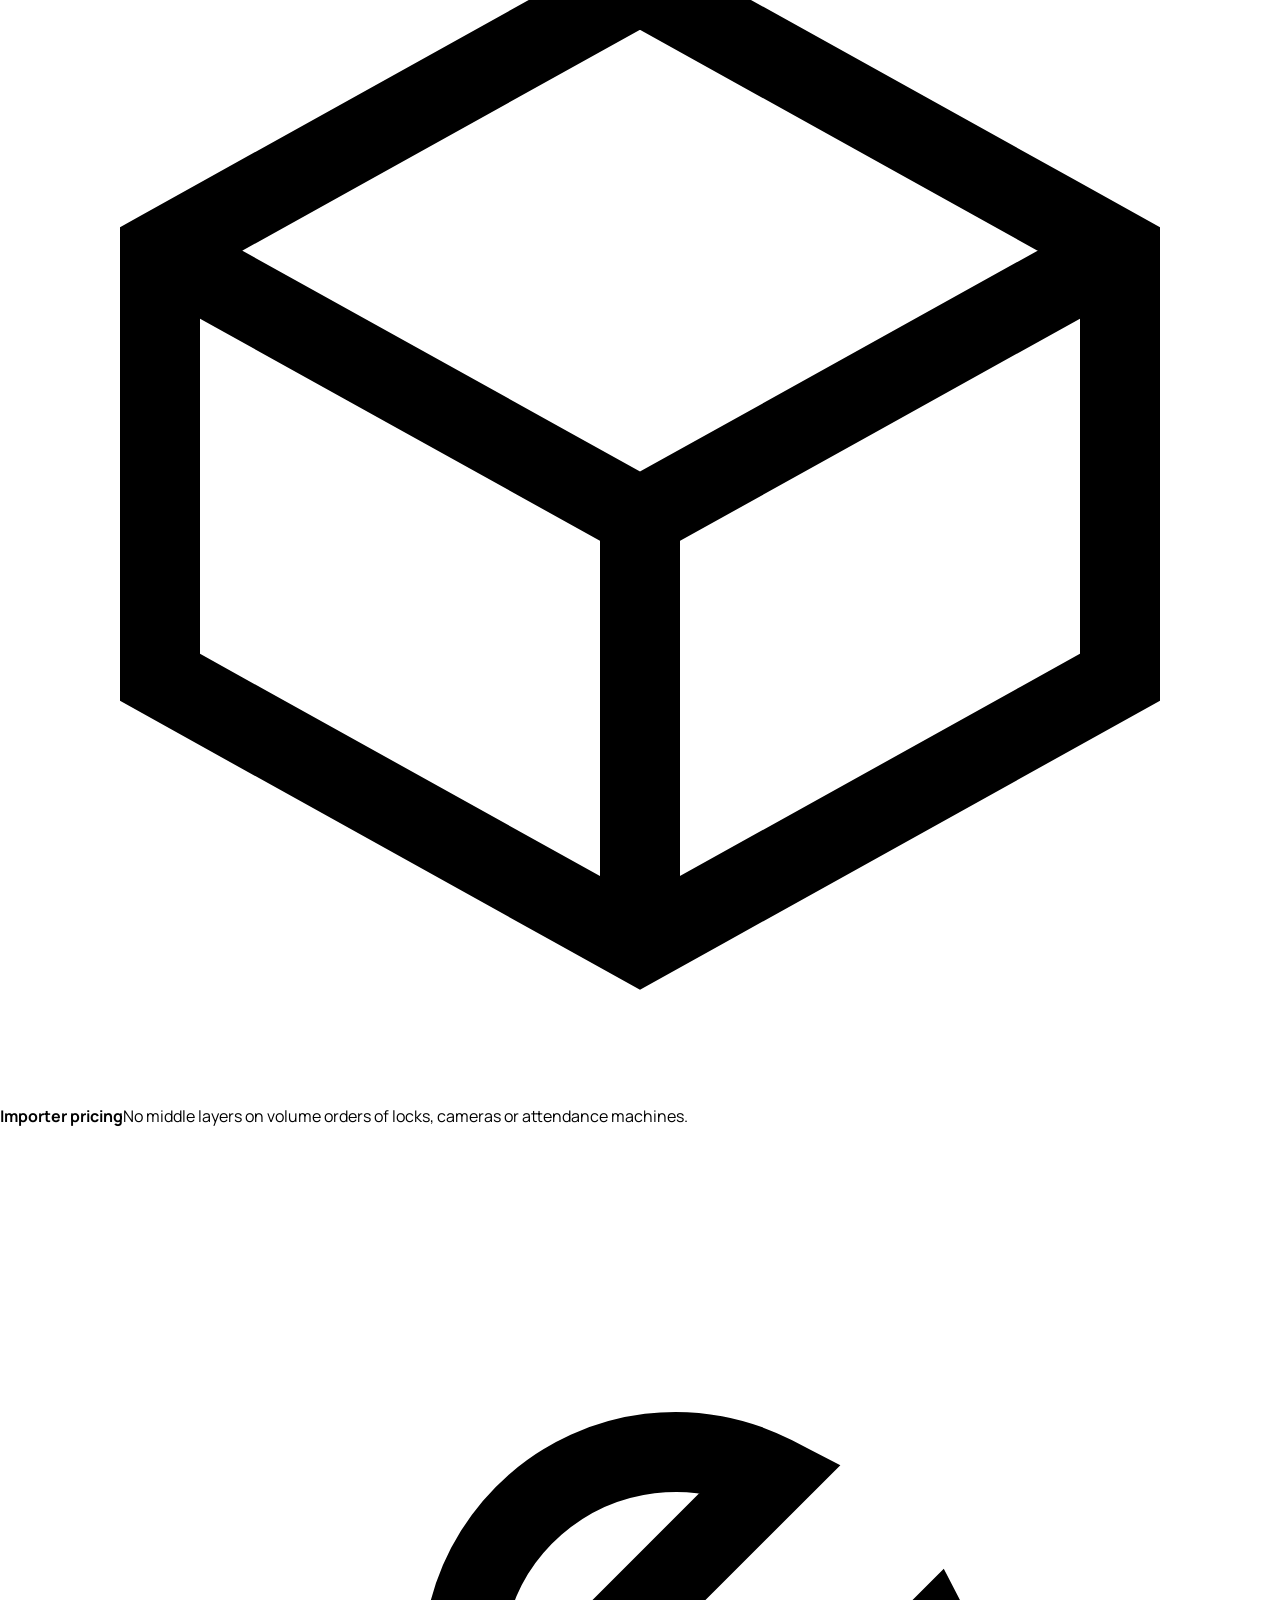
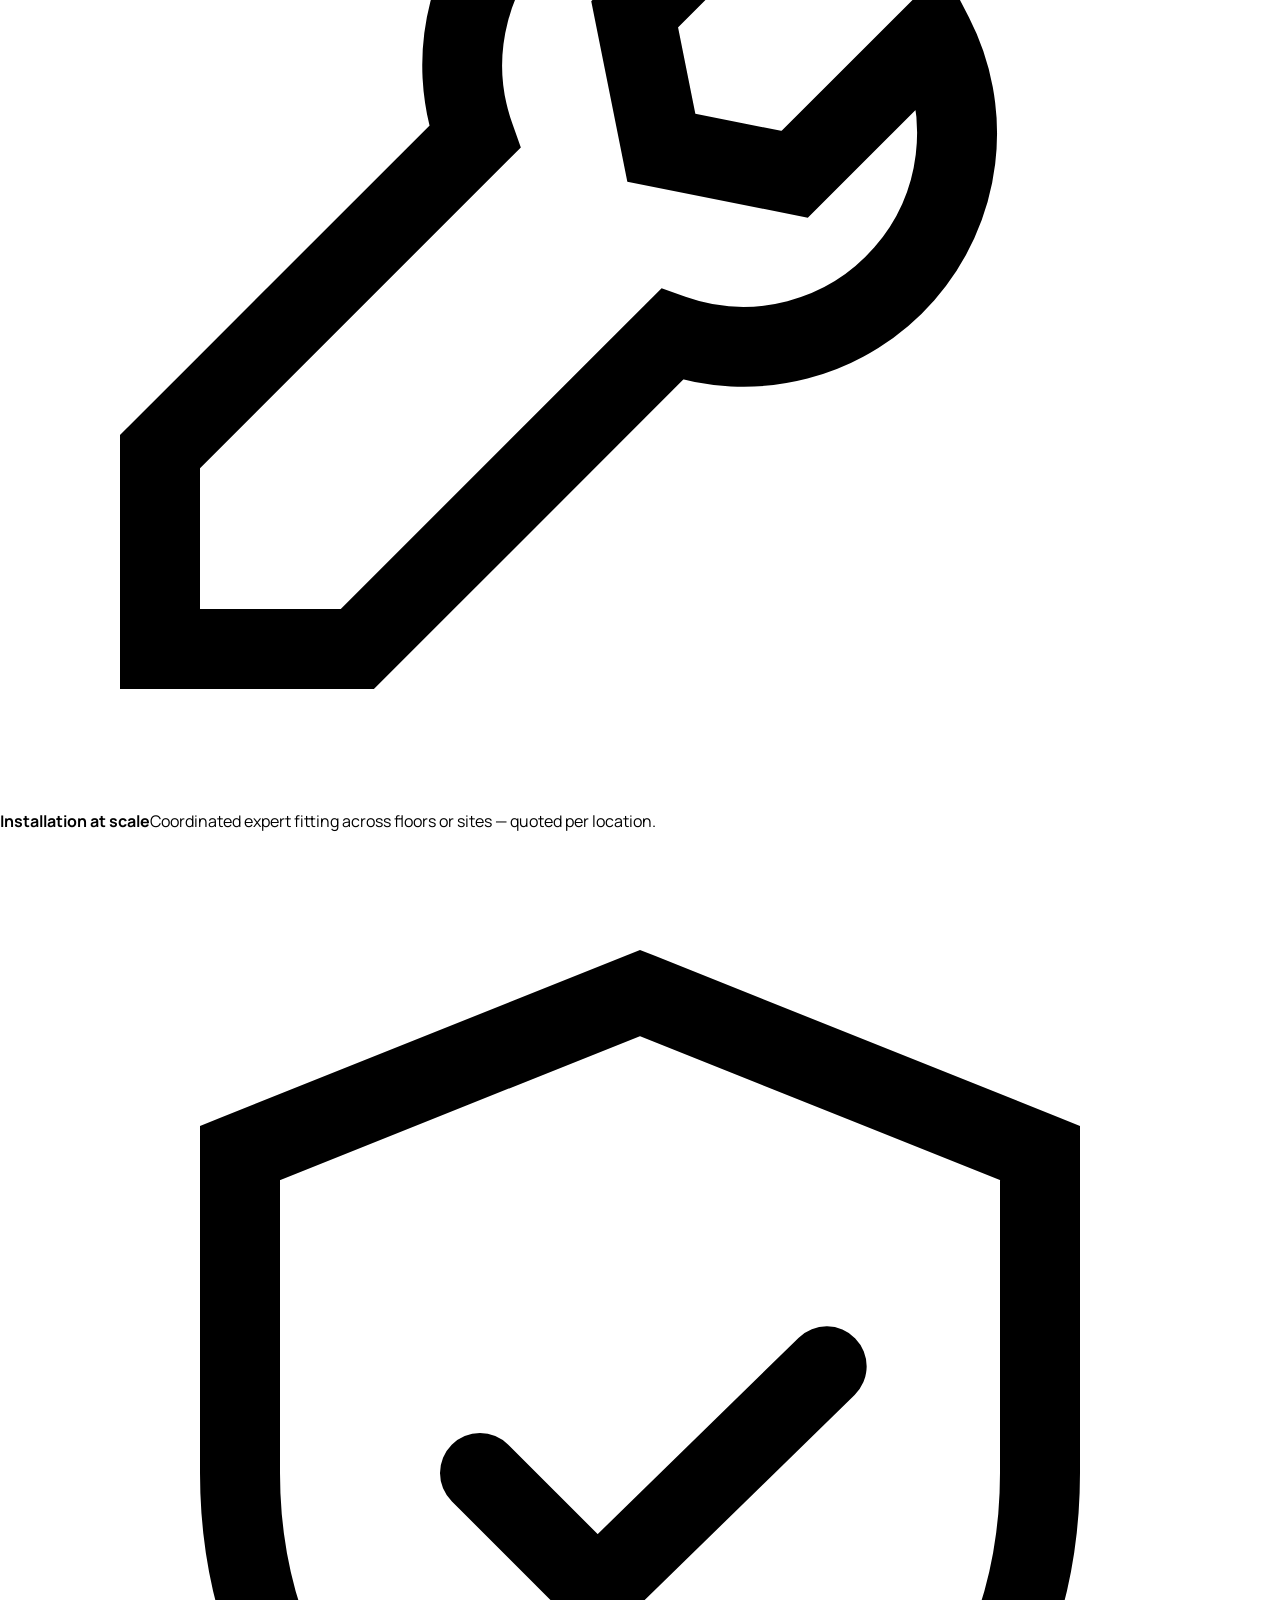
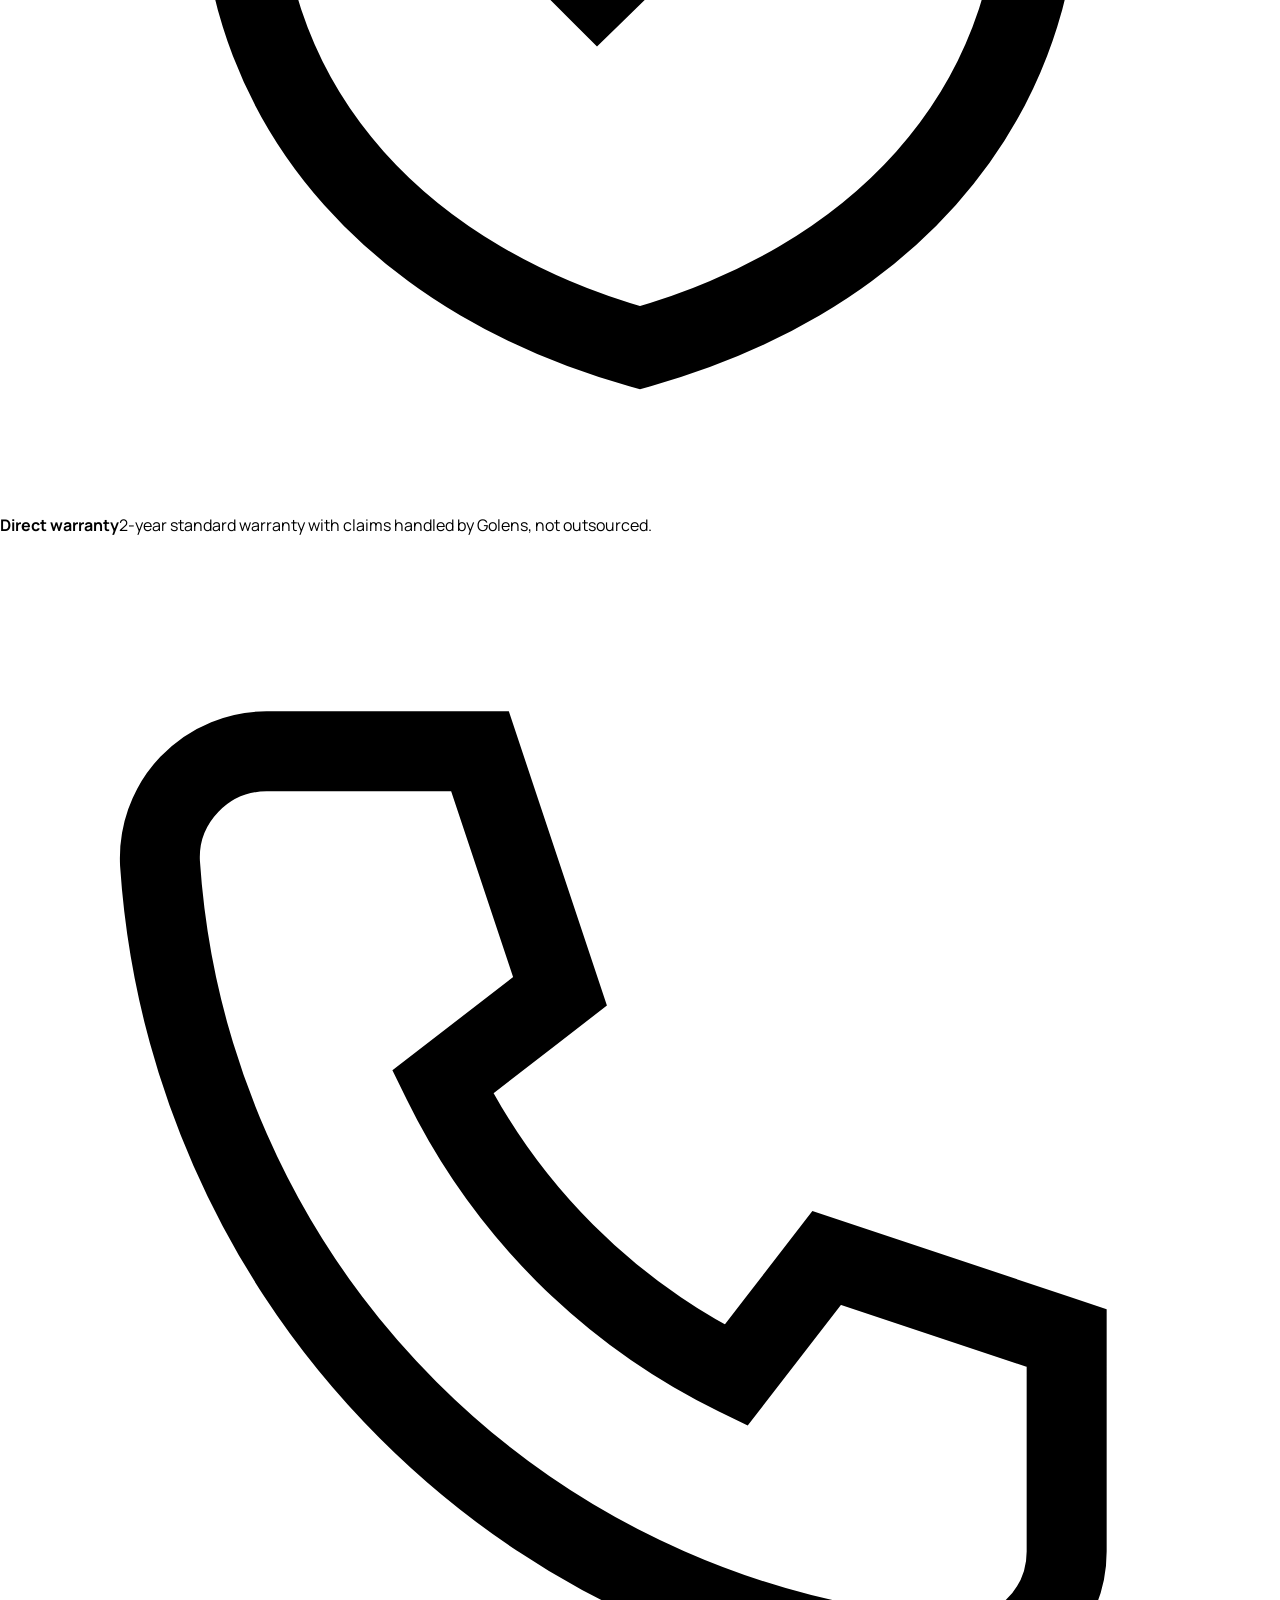
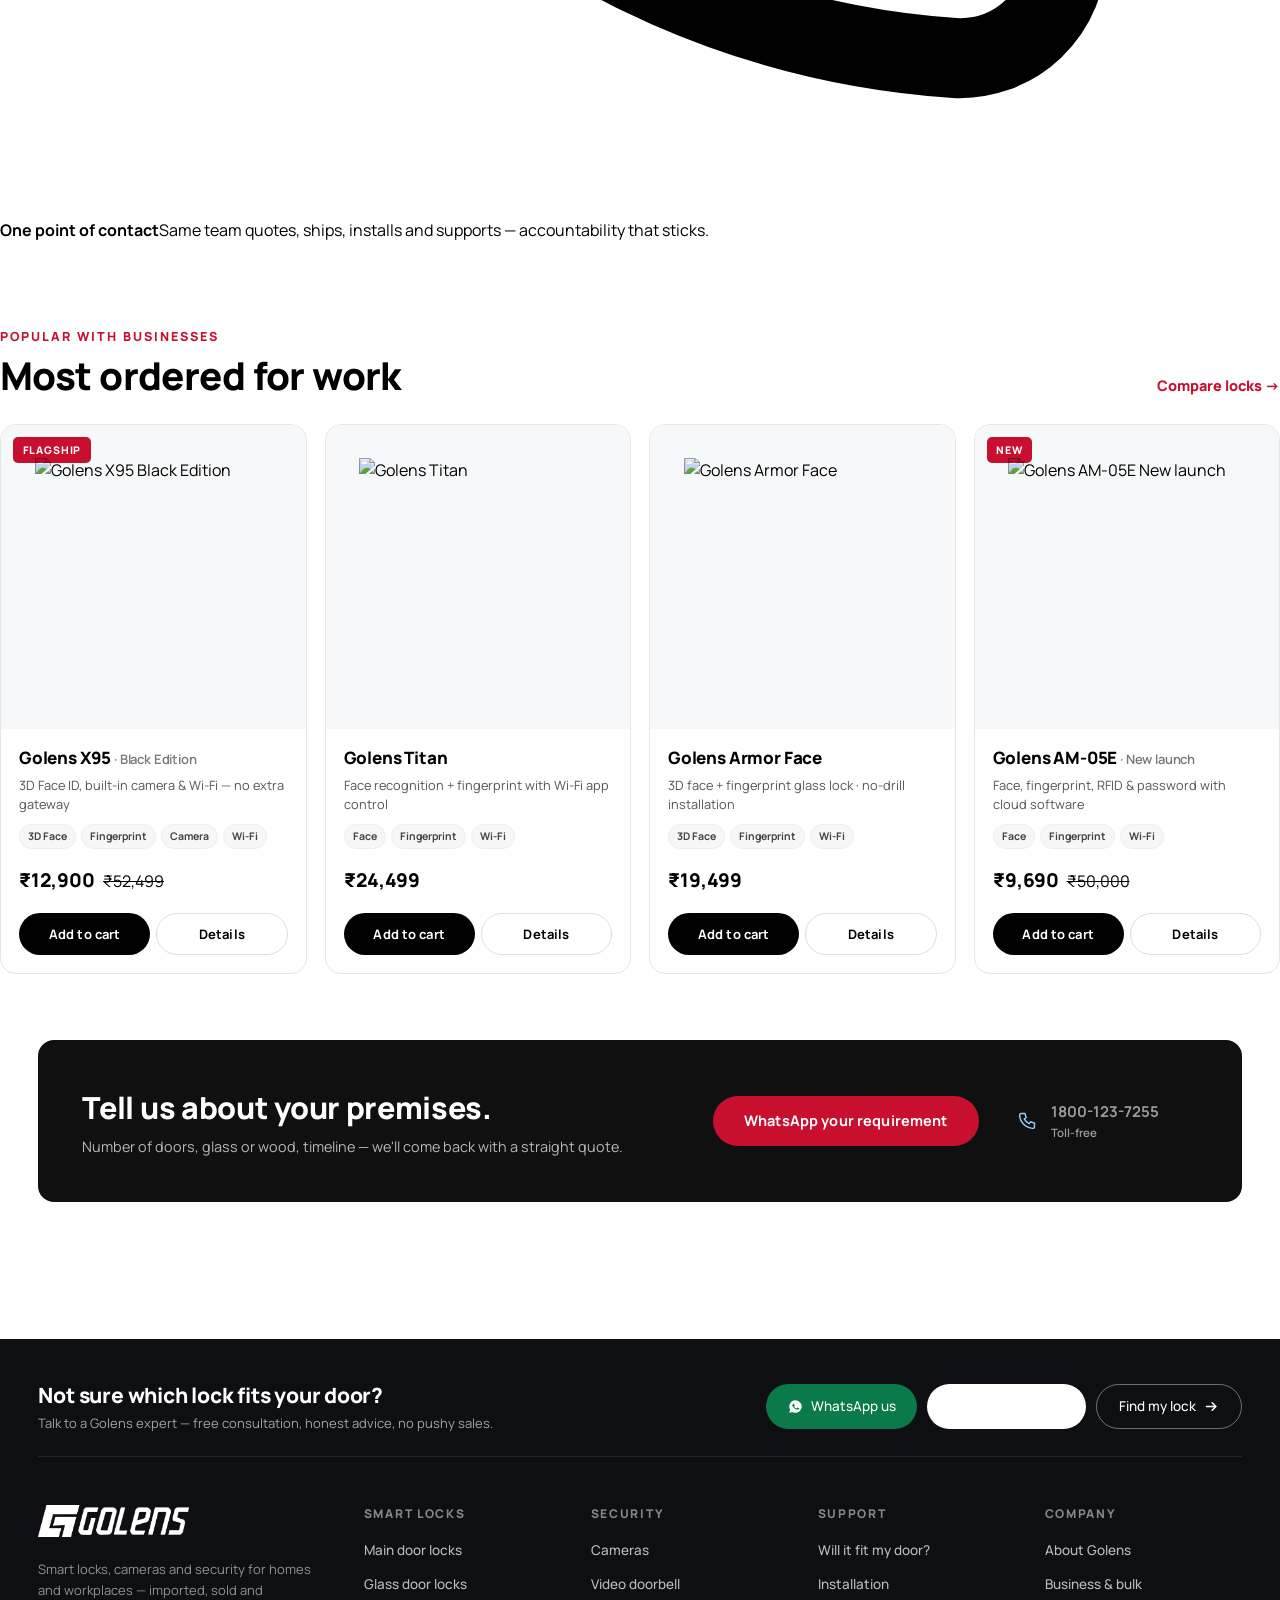
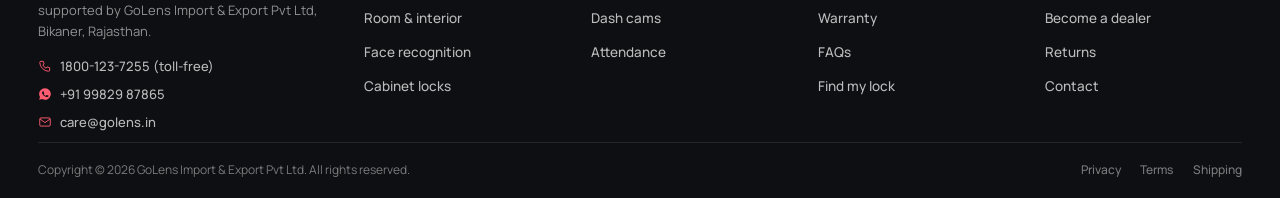
==== commit 2cdaacef: "Footer: remove giant GOLENS wordmark per owner feedback - Wordmark div + CSS fully removed (0 refs);" ====
--- a/business.html
+++ b/business.html
@@ -11,7 +11,7 @@
 <link rel="preconnect" href="https://fonts.gstatic.com" crossorigin>
 <link rel="preconnect" href="https://cdn.shopify.com">
 <link href="https://fonts.googleapis.com/css2?family=Manrope:wght@400;500;600;700;800&display=swap" rel="stylesheet">
-<link rel="stylesheet" href="assets/css/samsung.css?v=34321098765432109876543210">
+<link rel="stylesheet" href="assets/css/samsung.css?v=354321098765432109876543210">
 <link rel="icon" type="image/png" href="assets/img/logo.png">
 </head>
 <body>
@@ -90,8 +90,8 @@
 </main>
 <div id="gsFooter"></div>
 
-<script src="assets/js/data.js?v=34321098765432109876543210"></script>
-<script src="assets/js/samsung.js?v=34321098765432109876543210"></script>
+<script src="assets/js/data.js?v=354321098765432109876543210"></script>
+<script src="assets/js/samsung.js?v=354321098765432109876543210"></script>
 <script>
 (function () {
   'use strict';
--- a/assets/css/samsung.css
+++ b/assets/css/samsung.css
@@ -278,7 +278,6 @@
 .footer-contact { display: grid; gap: 8px; margin-top: 14px; }
 .footer-contact a, .footer-contact span { font-size: 13px; color: rgba(255,255,255,.72); display: flex; gap: .5rem; align-items: center; }
 .footer-contact svg { width: 14px; height: 14px; color: #ff5c72; }
-.fword { font-size: clamp(72px, 15.5vw, 230px); font-weight: 800; letter-spacing: .04em; line-height: .82; text-align: center; color: transparent; -webkit-text-stroke: 1.5px rgba(255,255,255,.13); user-select: none; margin: clamp(6px, 2vw, 18px) 0 clamp(10px, 2vw, 22px); white-space: nowrap; }
 .footer-bottom { border-top: 1px solid rgba(255,255,255,.09); padding: 18px 0; display: flex; justify-content: space-between; gap: 1rem; flex-wrap: wrap; font-size: 12px; color: rgba(255,255,255,.45); }
 .footer-bottom a { font-size: 12px; color: rgba(255,255,255,.45); }
 .footer-bottom a:hover { color: #ff5c72; }
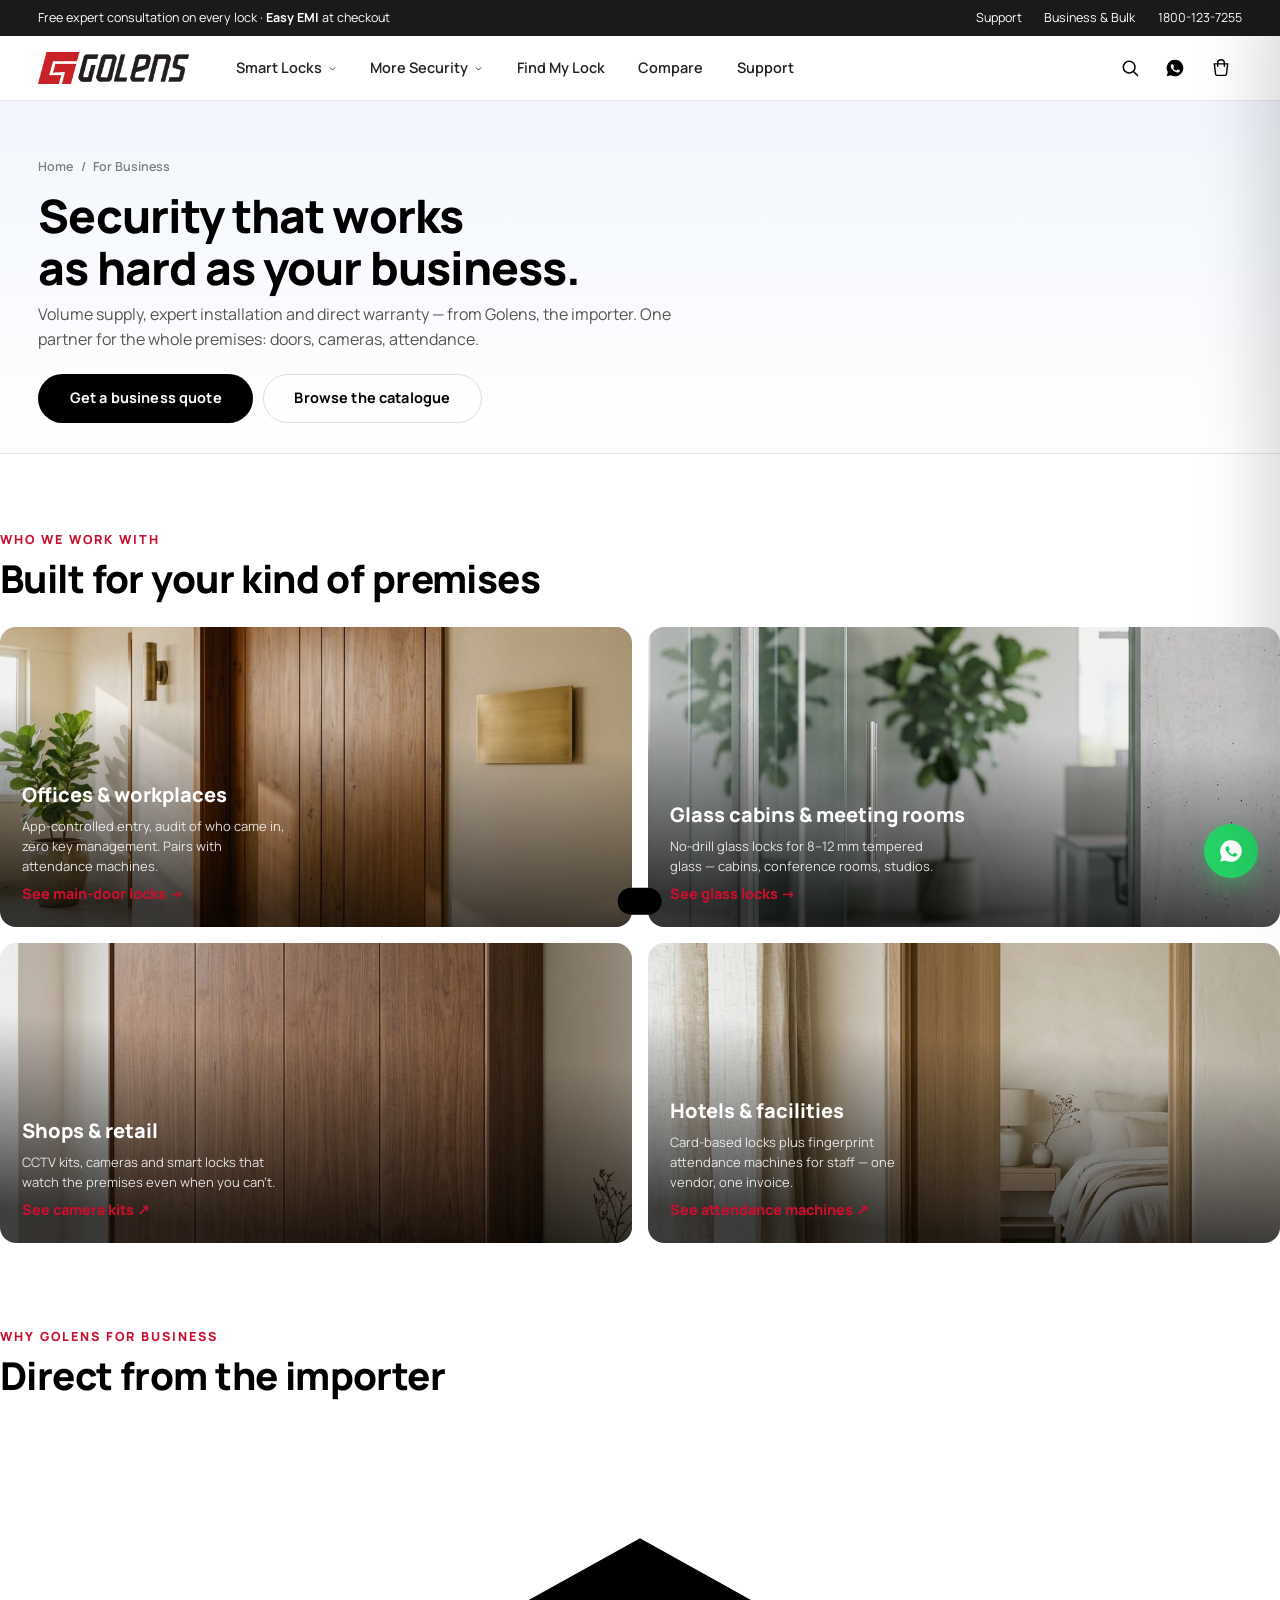
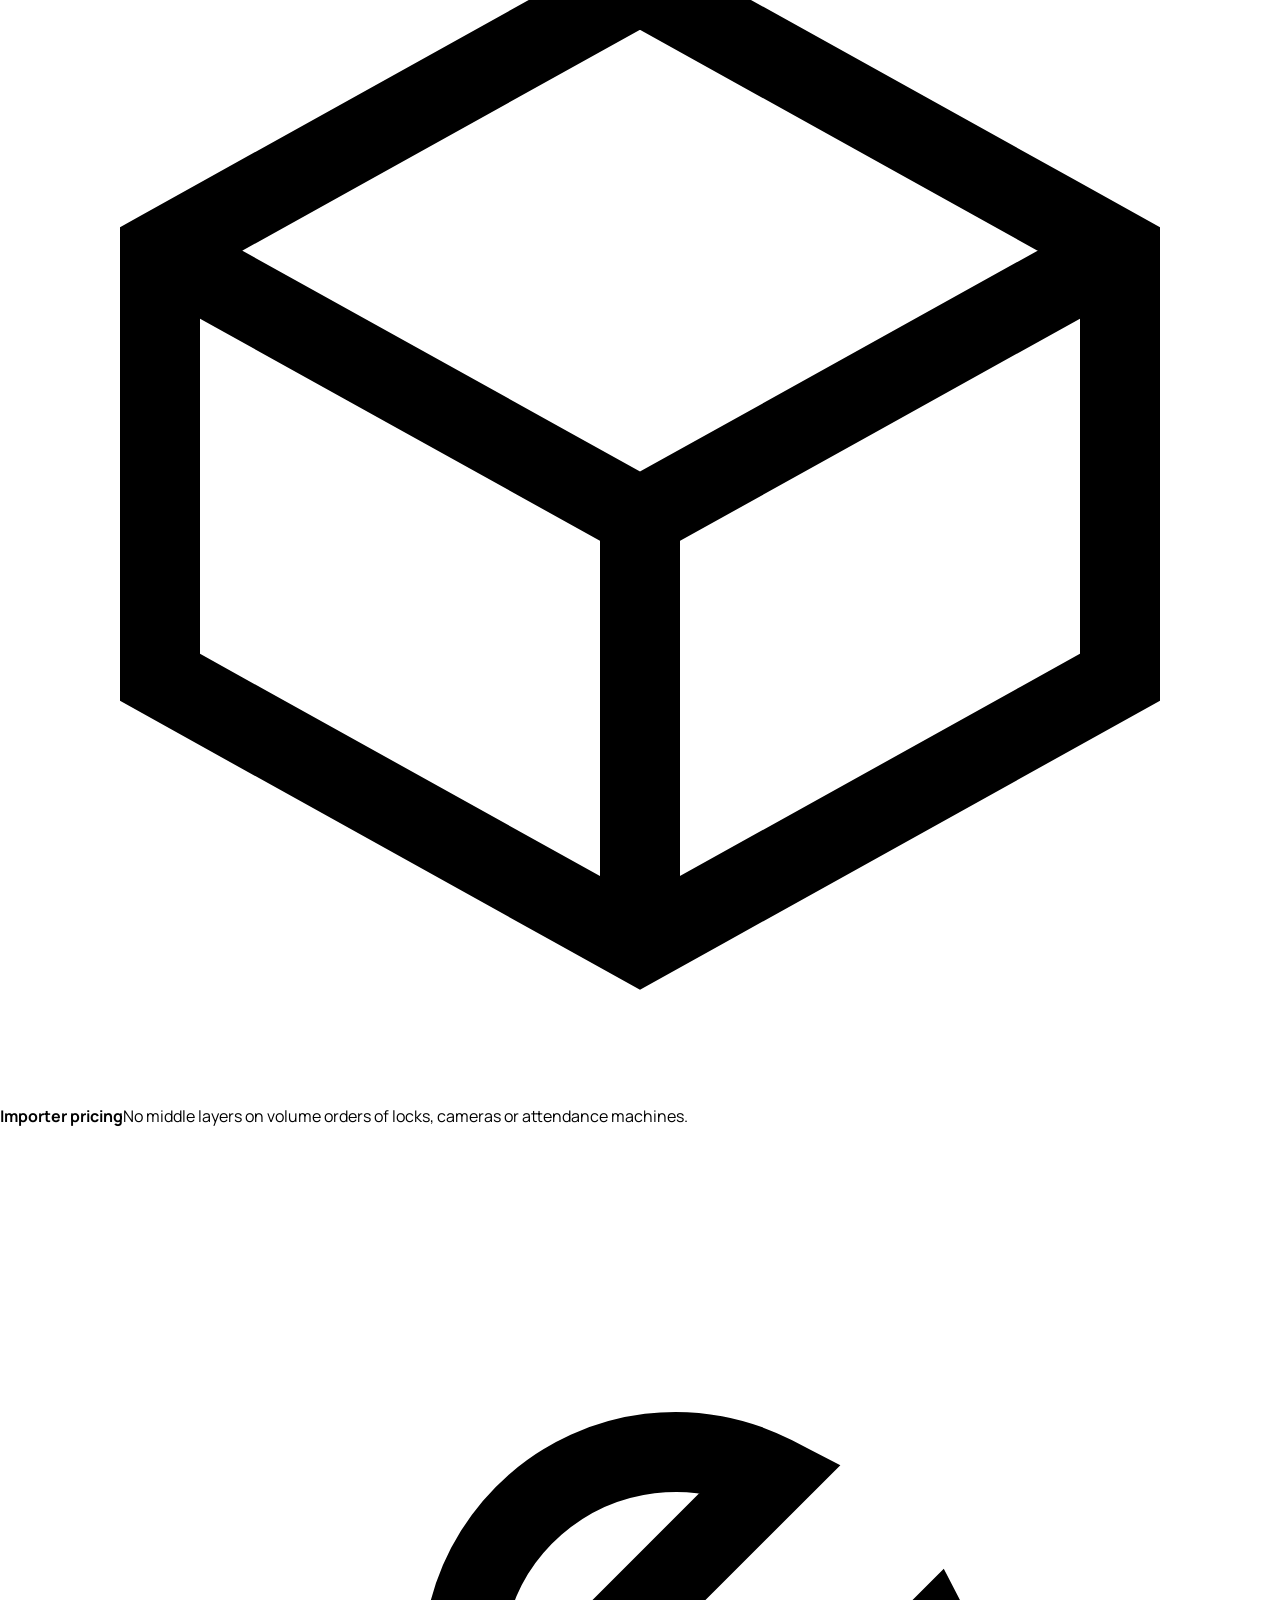
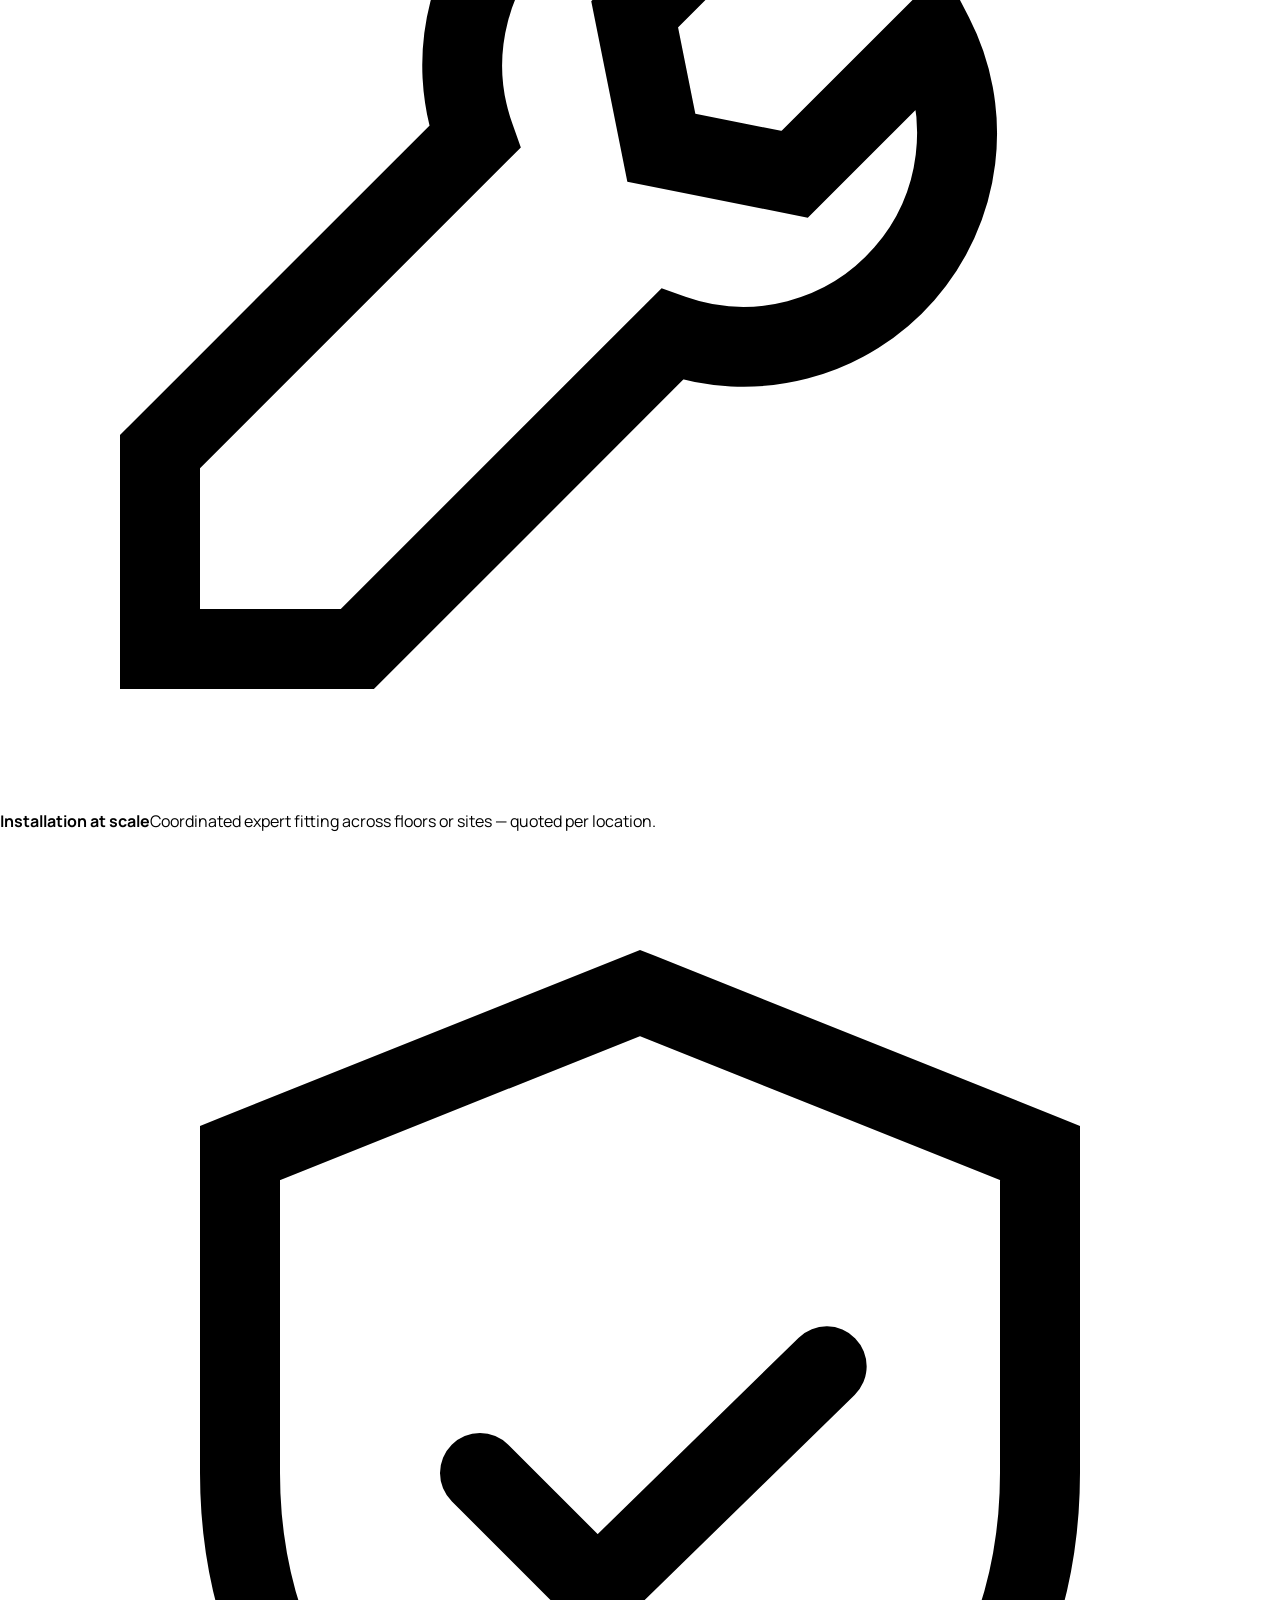
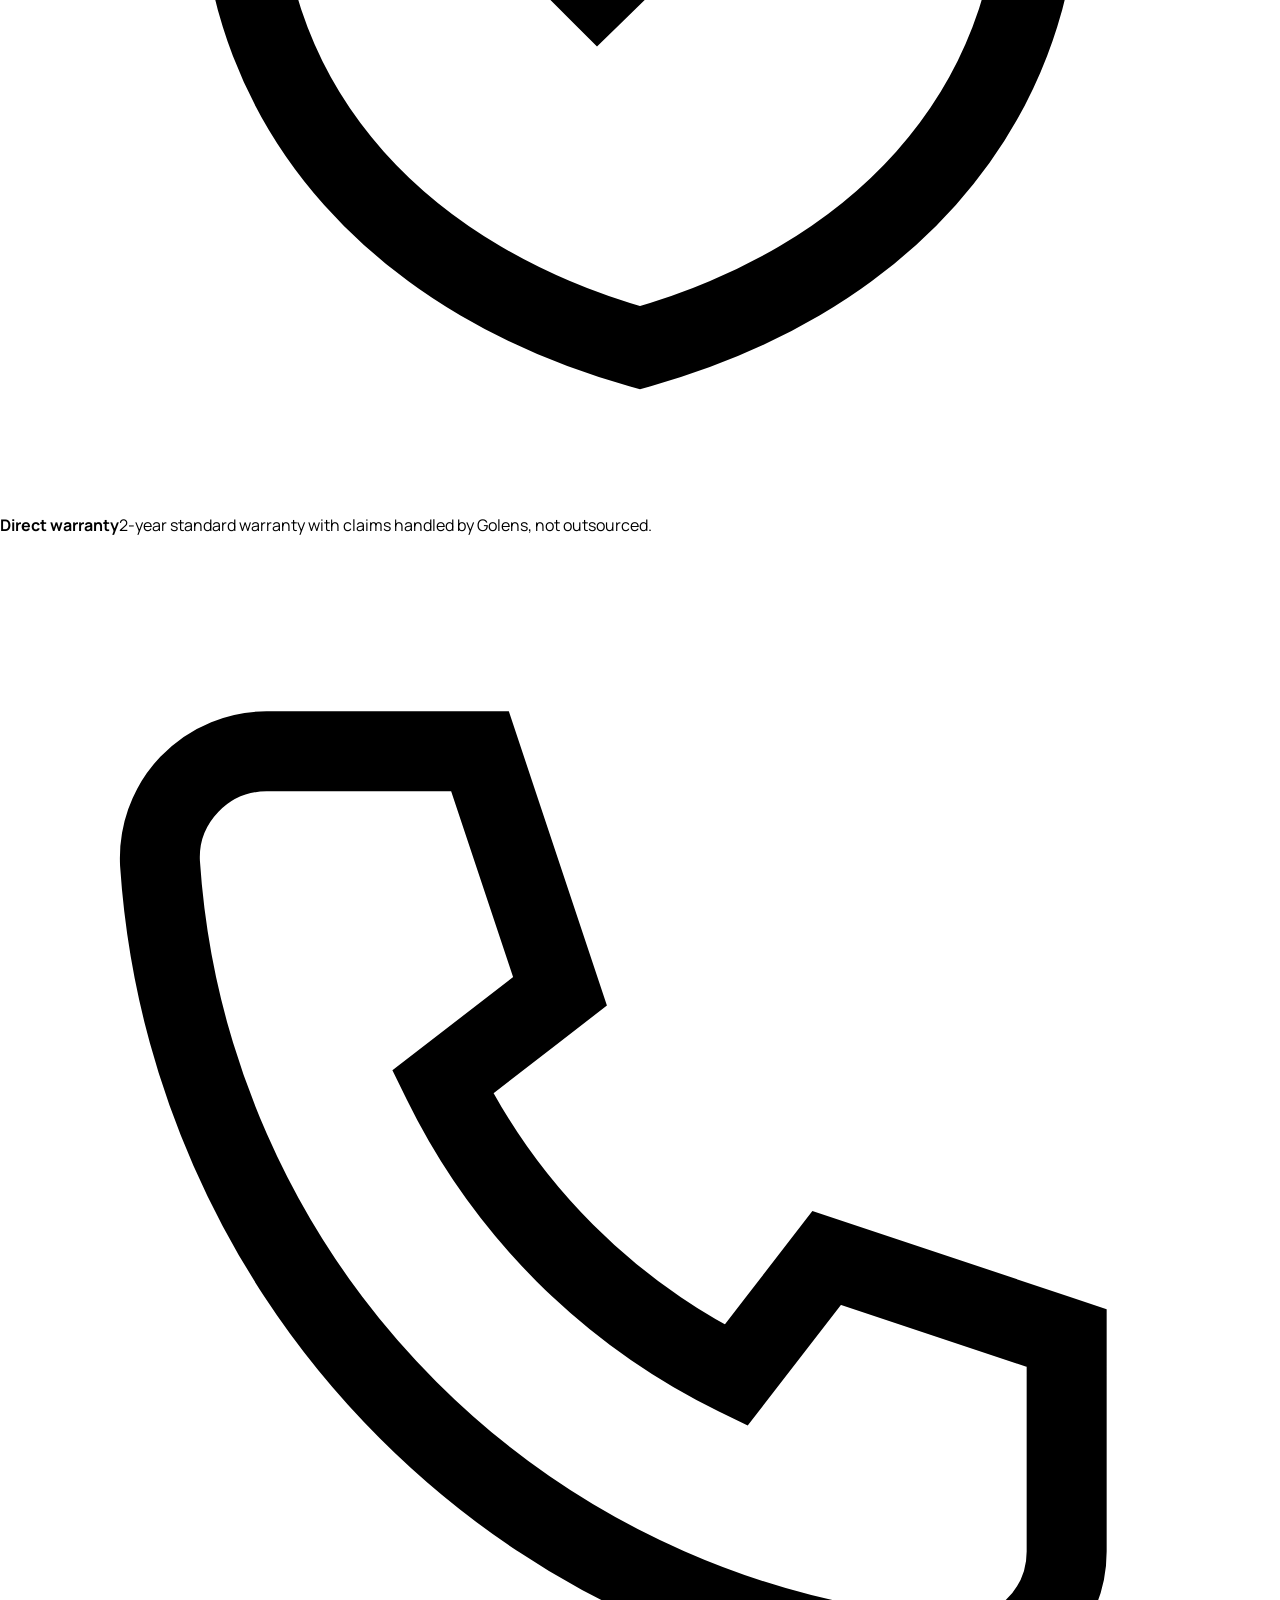
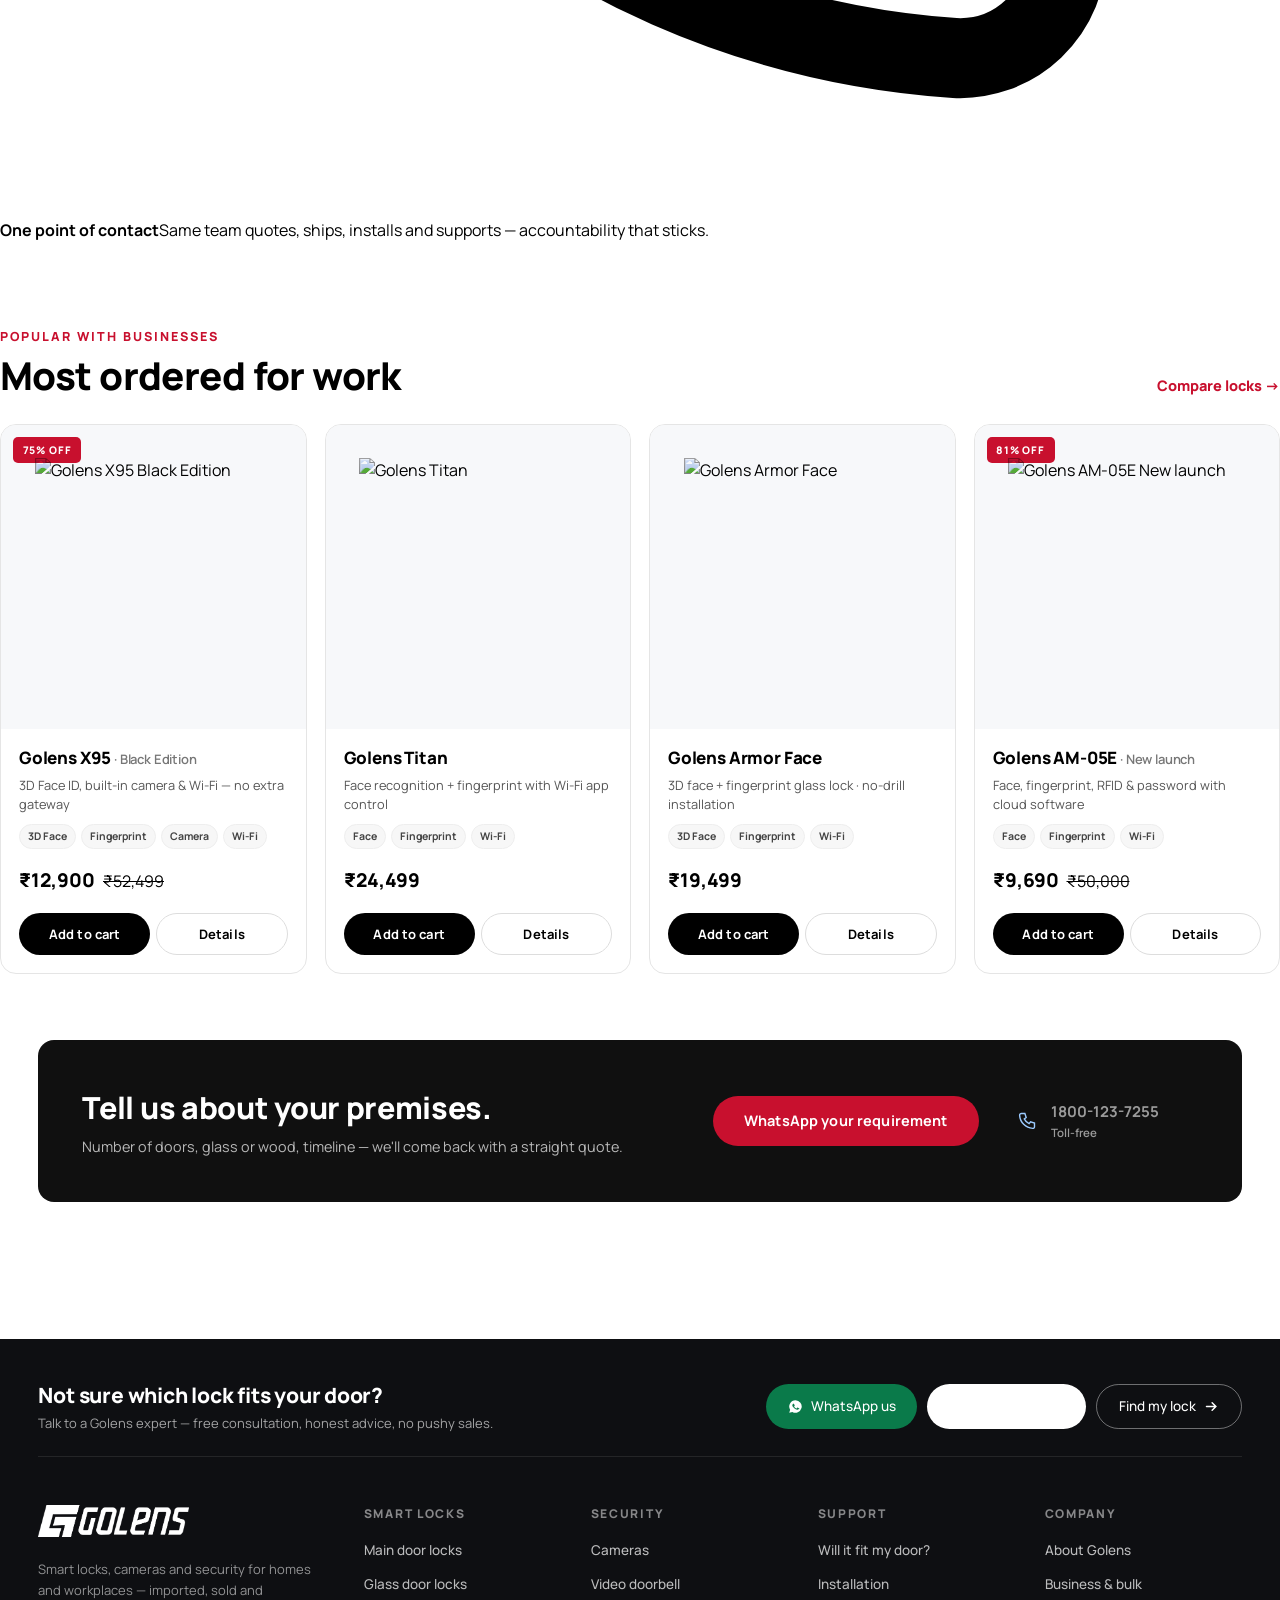
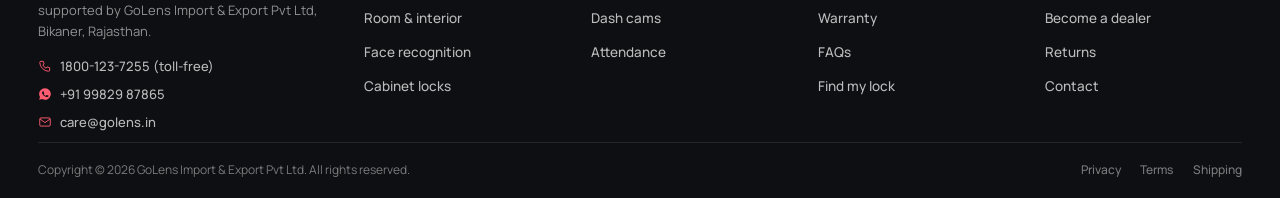
==== commit a8766880: "boAt-style sales layer (all claims real, QA-verified) - Slim black offers bar on top of the homepage" ====
--- a/business.html
+++ b/business.html
@@ -11,7 +11,7 @@
 <link rel="preconnect" href="https://fonts.gstatic.com" crossorigin>
 <link rel="preconnect" href="https://cdn.shopify.com">
 <link href="https://fonts.googleapis.com/css2?family=Manrope:wght@400;500;600;700;800&display=swap" rel="stylesheet">
-<link rel="stylesheet" href="assets/css/samsung.css?v=354321098765432109876543210">
+<link rel="stylesheet" href="assets/css/samsung.css?v=3654321098765432109876543210">
 <link rel="icon" type="image/png" href="assets/img/logo.png">
 </head>
 <body>
@@ -90,8 +90,8 @@
 </main>
 <div id="gsFooter"></div>
 
-<script src="assets/js/data.js?v=354321098765432109876543210"></script>
-<script src="assets/js/samsung.js?v=354321098765432109876543210"></script>
+<script src="assets/js/data.js?v=3654321098765432109876543210"></script>
+<script src="assets/js/samsung.js?v=3654321098765432109876543210"></script>
 <script>
 (function () {
   'use strict';
--- a/assets/css/samsung.css
+++ b/assets/css/samsung.css
@@ -751,3 +751,11 @@
   .ts-num { font-size: 48px; }
   .ts-num.sm { font-size: 38px; }
 }
+
+/* ---- boAt-style sales touches (honest data only) ---- */
+.offerbar { display: flex; align-items: center; justify-content: center; gap: 14px; flex-wrap: wrap; background: #101114; color: rgba(255,255,255,.85); font-size: 12.5px; font-weight: 600; letter-spacing: .02em; padding: 9px 16px; }
+.offerbar b { color: #ff5c72; font-weight: 800; }
+.offerbar i { font-style: normal; color: rgba(255,255,255,.25); }
+@media (max-width: 640px) { .offerbar { gap: 8px; font-size: 11.5px; padding: 8px 12px; } .offerbar i:nth-of-type(n+3) { display: none; } }
+.hdji-slide[data-theme="dark"] .hdji-ctas .pill-buy { color: #ff5c72; border-color: rgba(255,92,114,.65); }
+.hdji-slide[data-theme="dark"] .hdji-ctas .pill-buy:hover, .hdji-slide[data-theme="dark"] .hdji-ctas .pill-buy:focus-visible { background: #ff5c72; color: #fff; }
